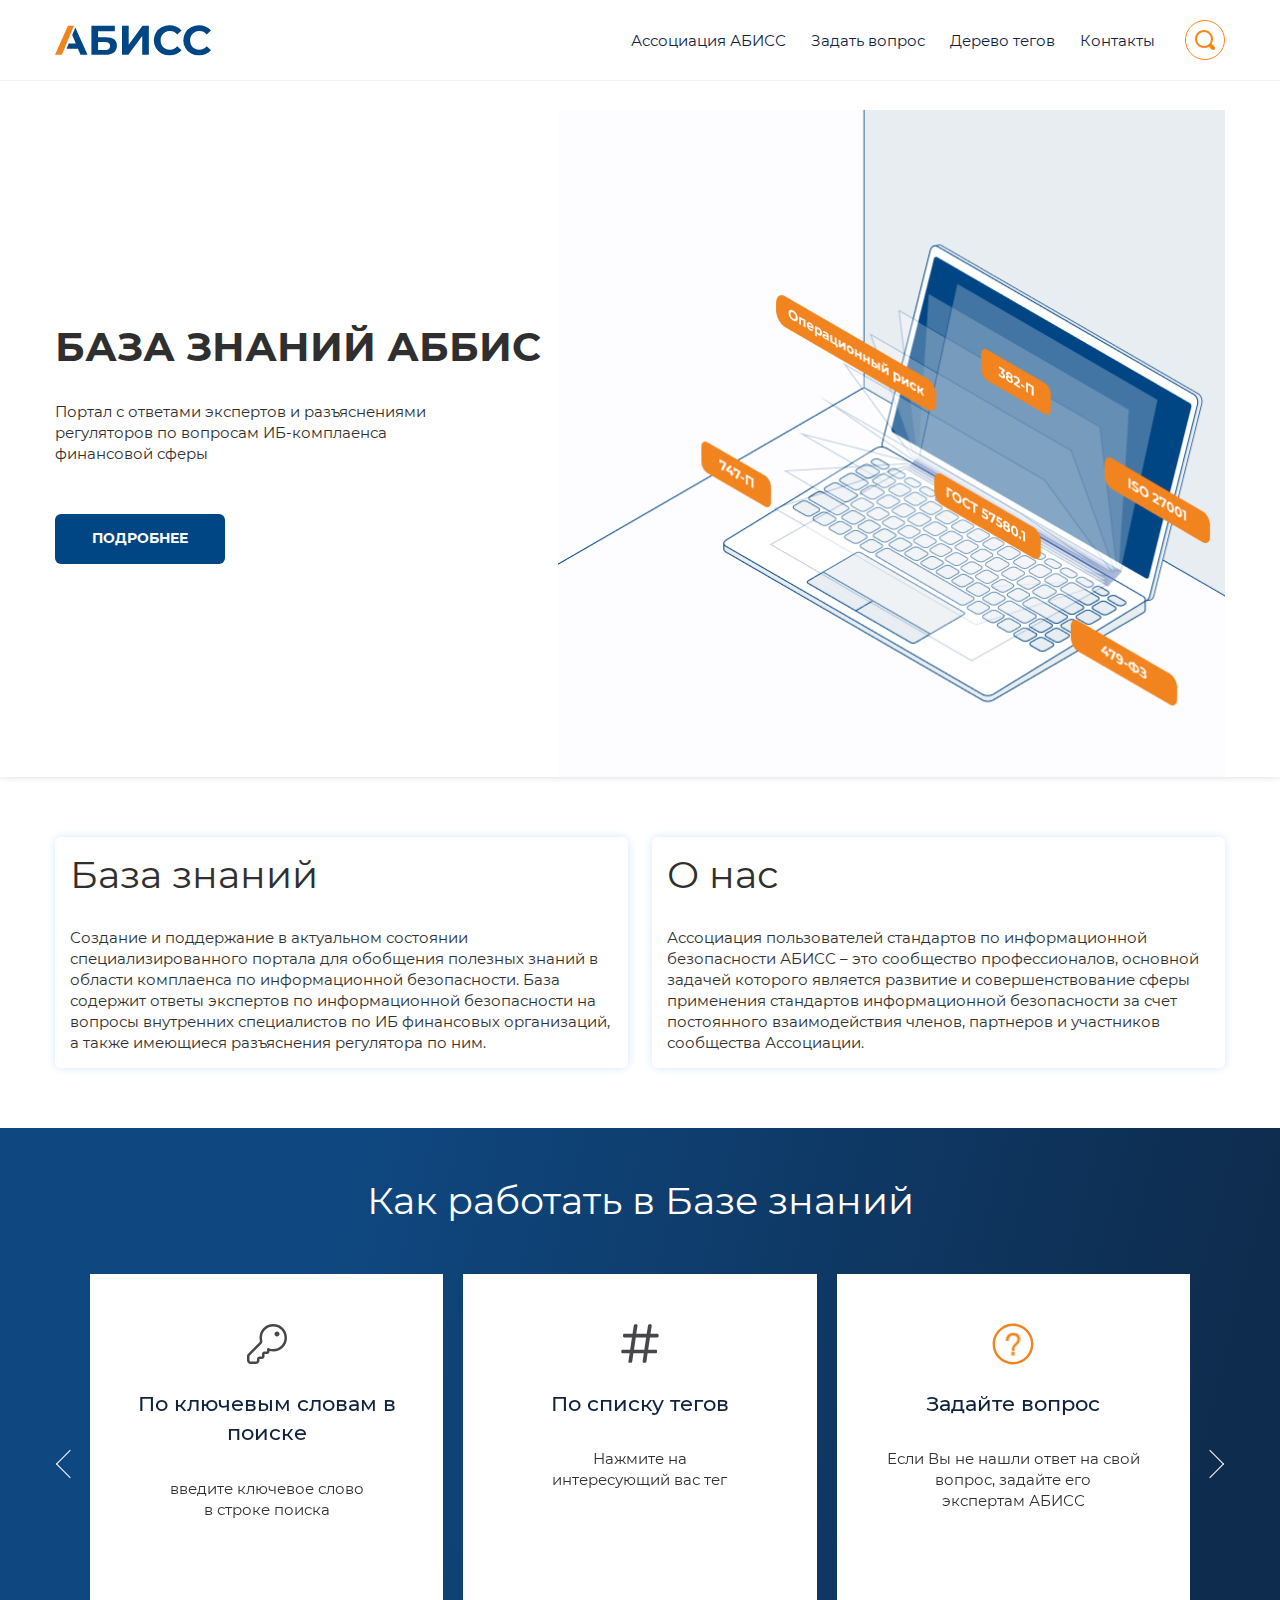
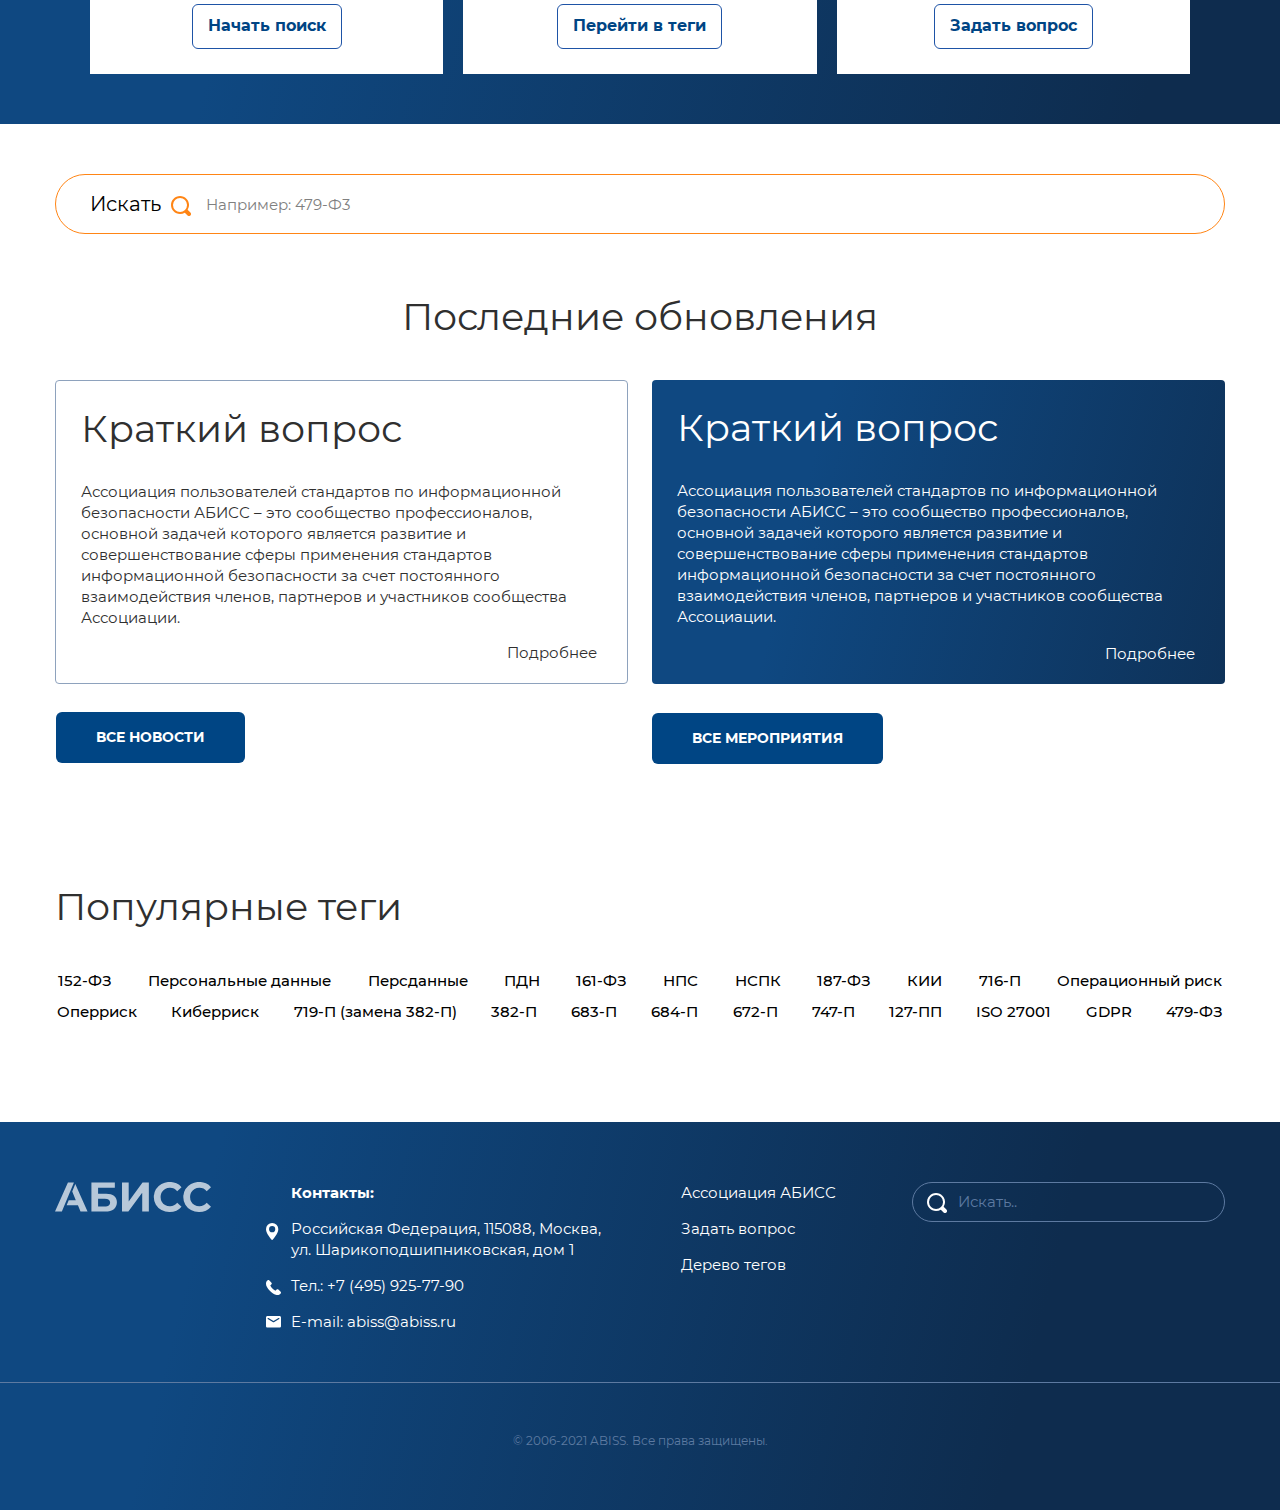
==== app/index.html @ 51ad63ef "first commit" ====
<!DOCTYPE html>
<html lang="ru">

<head>

	<meta charset="utf-8">
	<title>Главная</title>
	<meta name="description" content="Startup HTML Optimized">
	<meta name="viewport" content="width=device-width">
	<link rel="icon" href="img/favicon.ico">
	<meta property="og:image" content="img/preview.jpg">
	<link rel="stylesheet" href="css/app.min.css?v=1">
	<script src="js/app.min.js" defer></script>

</head>

<body>

	<header class="header">
		<div class="header__container container">
			<a href="index.html" class="header__logo">
				<img src="img/logo.svg" alt="">
			</a>
			<div class="header__nav">
				<div class="search__content--mobile">
					<form>
						<input type="text" class="search-inp" placeholder="Искать..">
						<button class="search--btn"><a href="#"><svg width="20" height="20" fill="none" xmlns="http://www.w3.org/2000/svg"><path d="M9.02 0c4.973 0 9.02 4.046 9.02 9.02a8.965 8.965 0 01-1.387 4.799l2.76 2.76a2.004 2.004 0 11-2.835 2.834l-2.76-2.76a8.966 8.966 0 01-4.798 1.386C4.046 18.04 0 13.993 0 9.02S4.046 0 9.02 0zm0 16.035a7.023 7.023 0 007.015-7.015A7.023 7.023 0 009.02 2.004 7.023 7.023 0 002.004 9.02a7.023 7.023 0 007.016 7.015z" fill="#FF8515"/></a></svg></button>
					</form>
				</div>
				<div class="header__list">
					<ul>
						<li><a href="#">Ассоциация АБИСС</a></li>
						<li><a href="#">Задать вопрос</a></li>
						<li><a href="#">Дерево тегов</a></li>
						<li><a href="#">Контакты</a></li>
					</ul>
				</div>
				<div class="header__search">
					<div class="search">
						<div class="search__link search__open"><a href="#"><svg width="20" height="20" fill="none" xmlns="http://www.w3.org/2000/svg"><path d="M9.02 0c4.973 0 9.02 4.046 9.02 9.02a8.965 8.965 0 01-1.387 4.799l2.76 2.76a2.004 2.004 0 11-2.835 2.834l-2.76-2.76a8.966 8.966 0 01-4.798 1.386C4.046 18.04 0 13.993 0 9.02S4.046 0 9.02 0zm0 16.035a7.023 7.023 0 007.015-7.015A7.023 7.023 0 009.02 2.004 7.023 7.023 0 002.004 9.02a7.023 7.023 0 007.016 7.015z" fill="#FF8515"/></svg></a></div>
						<div class="search__content">
							<form>
								<input type="text" class="search-inp" placeholder="Искать..">
								<button class="search--btn"><a href="#"><svg width="20" height="20" fill="none" xmlns="http://www.w3.org/2000/svg"><path d="M9.02 0c4.973 0 9.02 4.046 9.02 9.02a8.965 8.965 0 01-1.387 4.799l2.76 2.76a2.004 2.004 0 11-2.835 2.834l-2.76-2.76a8.966 8.966 0 01-4.798 1.386C4.046 18.04 0 13.993 0 9.02S4.046 0 9.02 0zm0 16.035a7.023 7.023 0 007.015-7.015A7.023 7.023 0 009.02 2.004 7.023 7.023 0 002.004 9.02a7.023 7.023 0 007.016 7.015z" fill="#FF8515"/></a></svg></button>
								<a href="#" class="search--close search__open"><svg width="16" height="16" fill="none" xmlns="http://www.w3.org/2000/svg"><path d="M1 1l14 14m0-14L1 15" stroke="#004584" stroke-linecap="round" stroke-linejoin="round"/></svg></a>
							</form>
						</div>
					</div>
				</div>
			</div>
			<button class="hamburger" type="button">
				<span class="hamburger__item"></span>
			</button>
		</div>
	</header>

	<main>
		<section class="banner">
			<div class="banner__container container">
				<div class="banner__block">
					<h1 class="banner__title h1">База знаний аббис</h1>
					<p class="banner__text">Портал с ответами экспертов и разъяснениями<br> регуляторов по вопросам ИБ-комплаенса<br> финансовой сферы</p>
					<button class="btn--more">Подробнее</button>
				</div>
				<div class="banner__img">
					<img src="img/banner.png" alt="">
				</div>
				<button class="btn--more btn--more_mobile">Подробнее</button>
			</div>
		</section>

		<section class="about">
			<div class="about__container container">
				<div class="about__block">
					<h2 class="about__title h2">База знаний</h2>
					<p>Создание и поддержание в актуальном состоянии специализированного портала для обобщения полезных знаний в области комплаенса по информационной безопасности. База содержит ответы экспертов по информационной безопасности на вопросы внутренних специалистов по ИБ финансовых организаций, а также имеющиеся разъяснения регулятора по ним.   </p>
				</div>
				<div class="about__block">
					<h2 class="about__title h2">О нас</h2>
					<p>Ассоциация пользователей стандартов по информационной безопасности АБИСС – это сообщество профессионалов, основной задачей которого является развитие и совершенствование сферы применения стандартов информационной безопасности за счет постоянного взаимодействия членов, партнеров и участников сообщества Ассоциации.  </p>
				</div>
			</div>
		</section>

		<section class="work">
			<h2 class="work__title h2">Как работать в Базе знаний</h2>
			<div class="work__container container">
				<div class="work__wrap">
					<div class="work__slider">
						<div class="swiper-wrapper">
							<div class="swiper-slide work__slide">
								<div class="work__svg">
									<svg width="40" height="40" viewBox="0 0 40 40" fill="none" xmlns="http://www.w3.org/2000/svg">
										<path d="M32.5 10C32.5 10.663 32.2366 11.2989 31.7678 11.7678C31.2989 12.2366 30.663 12.5 30 12.5C29.337 12.5 28.7011 12.2366 28.2322 11.7678C27.7634 11.2989 27.5 10.663 27.5 10C27.5 9.33696 27.7634 8.70107 28.2322 8.23223C28.7011 7.76339 29.337 7.5 30 7.5C30.663 7.5 31.2989 7.76339 31.7678 8.23223C32.2366 8.70107 32.5 9.33696 32.5 10Z" fill="#46464B"/>
										<path d="M26.25 0C18.56 0 12.5 6.06 12.5 13.75C12.5 14.7425 12.6 15.74 12.805 16.6875C12.95 17.3625 12.785 17.9475 12.45 18.2825L1.1 29.6325C0.751084 29.981 0.474327 30.3949 0.285573 30.8504C0.09682 31.306 -0.000223141 31.7944 3.85269e-07 32.2875V36.25C3.85269e-07 37.2446 0.395089 38.1984 1.09835 38.9016C1.80161 39.6049 2.75544 40 3.75 40H8.75C9.74456 40 10.6984 39.6049 11.4017 38.9016C12.1049 38.1984 12.5 37.2446 12.5 36.25V35H15C15.663 35 16.2989 34.7366 16.7678 34.2678C17.2366 33.7989 17.5 33.163 17.5 32.5V30H20C20.663 30 21.2989 29.7366 21.7678 29.2678C22.2366 28.7989 22.5 28.163 22.5 27.5V27.05C23.7325 27.385 25.0175 27.5 26.25 27.5C33.94 27.5 40 21.44 40 13.75C40 6.06 33.94 0 26.25 0ZM15 13.75C15 7.44 19.94 2.5 26.25 2.5C32.56 2.5 37.5 7.44 37.5 13.75C37.5 20.06 32.56 25 26.25 25C24.6 25 23.0675 24.7625 21.81 24.1325C21.6194 24.037 21.4076 23.9918 21.1946 24.0013C20.9817 24.0107 20.7747 24.0744 20.5933 24.1864C20.4119 24.2984 20.2622 24.4549 20.1584 24.6411C20.0545 24.8272 20 25.0368 20 25.25V27.5H17.5C16.837 27.5 16.2011 27.7634 15.7322 28.2322C15.2634 28.7011 15 29.337 15 30V32.5H12.5C11.837 32.5 11.2011 32.7634 10.7322 33.2322C10.2634 33.7011 10 34.337 10 35V36.25C10 36.5815 9.8683 36.8995 9.63388 37.1339C9.39946 37.3683 9.08152 37.5 8.75 37.5H3.75C3.41848 37.5 3.10054 37.3683 2.86612 37.1339C2.6317 36.8995 2.5 36.5815 2.5 36.25V32.285C2.50007 31.9541 2.63133 31.6368 2.865 31.4025L14.2175 20.05C15.2975 18.97 15.5225 17.44 15.2475 16.16C15.0807 15.3676 14.9978 14.5598 15 13.75V13.75Z" fill="#46464B"/>
										</svg>
								</div>
								<p class="work__subtitle">По ключевым словам в поиске</p>
								<p class="work__text">
									введите ключевое слово<br> в строке поиска
								</p>
								<button class="btn btn--swiper">
									Начать поиск
								</button>
							</div>

							<div class="swiper-slide work__slide">
								<div class="work__svg">
									<svg width="30" height="32" viewBox="0 0 30 32" fill="none" xmlns="http://www.w3.org/2000/svg">
										<path d="M6.7207 31.05C6.4207 31.05 6.1707 30.95 5.9707 30.75C5.7707 30.55 5.68737 30.3 5.7207 30L6.7207 23.45H1.1707C0.83737 23.45 0.570703 23.35 0.370703 23.15C0.170703 22.95 0.0707032 22.6833 0.0707032 22.35V21.65C0.0707032 21.3167 0.170703 21.05 0.370703 20.85C0.570703 20.65 0.83737 20.55 1.1707 20.55H7.1207L8.5707 10.75H2.4707C2.13737 10.75 1.8707 10.65 1.6707 10.45C1.4707 10.25 1.3707 9.98333 1.3707 9.65V8.95C1.3707 8.61667 1.4707 8.35 1.6707 8.15C1.8707 7.95 2.13737 7.85 2.4707 7.85H9.0207L10.0207 1.3C10.0874 1 10.204 0.749999 10.3707 0.549998C10.5707 0.349998 10.8207 0.249998 11.1207 0.249998H12.0207C12.3207 0.249998 12.5707 0.349998 12.7707 0.549998C12.9707 0.749999 13.054 1 13.0207 1.3L12.0207 7.85H20.3707L21.3707 1.3C21.4374 1 21.554 0.749999 21.7207 0.549998C21.9207 0.349998 22.1707 0.249998 22.4707 0.249998H23.3707C23.6707 0.249998 23.9207 0.349998 24.1207 0.549998C24.3207 0.749999 24.404 1 24.3707 1.3L23.3707 7.85H28.8207C29.154 7.85 29.4207 7.95 29.6207 8.15C29.8207 8.35 29.9207 8.61667 29.9207 8.95V9.65C29.9207 9.98333 29.8207 10.25 29.6207 10.45C29.4207 10.65 29.154 10.75 28.8207 10.75H22.9707L21.5207 20.55H27.5207C27.854 20.55 28.1207 20.65 28.3207 20.85C28.5207 21.05 28.6207 21.3167 28.6207 21.65V22.35C28.6207 22.6833 28.5207 22.95 28.3207 23.15C28.1207 23.35 27.854 23.45 27.5207 23.45H21.0707L20.1207 30C20.054 30.3 19.9207 30.55 19.7207 30.75C19.5207 30.95 19.2707 31.05 18.9707 31.05H18.0707C17.7707 31.05 17.5207 30.95 17.3207 30.75C17.1207 30.55 17.0374 30.3 17.0707 30L18.0707 23.45H9.7207L8.7707 30C8.70404 30.3 8.5707 30.55 8.3707 30.75C8.1707 30.95 7.9207 31.05 7.6207 31.05H6.7207ZM10.1707 20.55H18.4707L19.9207 10.75H11.6207L10.1707 20.55Z" fill="#46464B"/>
										</svg>
								</div>
								<p class="work__subtitle">По списку тегов</p>
								<p class="work__text">
									Нажмите на<br> интересующий вас тег
								</p>
								<button class="btn btn--swiper">
									Перейти в теги
								</button>
							</div>

							<div class="swiper-slide work__slide">
								<div class="work__svg work__svg_more">
									<svg width="50" height="50" viewBox="0 0 50 50" fill="none" xmlns="http://www.w3.org/2000/svg">
										<path d="M25 42C15.6 42 8 34.4 8 25C8 15.6 15.6 8 25 8C34.4 8 42 15.6 42 25C42 34.4 34.4 42 25 42ZM25 10C16.7 10 10 16.7 10 25C10 33.3 16.7 40 25 40C33.3 40 40 33.3 40 25C40 16.7 33.3 10 25 10Z" fill="#F1841F"/>
										<mask id="path-2-outside-1_13_3941" maskUnits="userSpaceOnUse" x="18.3999" y="15.1001" width="13" height="20" fill="black">
										<rect fill="white" x="18.3999" y="15.1001" width="13" height="20"/>
										<path d="M19.7999 19.6001C20.0999 18.8001 20.3999 18.2001 20.9999 17.7001C21.4999 17.2001 22.0999 16.8001 22.8999 16.5001C23.6999 16.2001 24.4999 16.1001 25.3999 16.1001C26.0999 16.1001 26.7999 16.2001 27.3999 16.4001C27.9999 16.6001 28.5999 16.9001 29.0999 17.3001C29.5999 17.7001 29.9999 18.2001 30.1999 18.8001C30.4999 19.4001 30.5999 20.1001 30.5999 20.8001C30.5999 21.8001 30.3999 22.6001 29.9999 23.3001C29.5999 24.0001 28.9999 24.6001 28.3999 25.3001L27.0999 26.6001C26.7999 26.9001 26.4999 27.2001 26.3999 27.5001C26.1999 27.8001 26.0999 28.2001 26.0999 28.6001C25.9999 29.0001 25.9999 29.3001 25.9999 30.1001H24.3999C24.3999 29.3001 24.3999 29.0001 24.4999 28.4001C24.5999 27.9001 24.7999 27.4001 24.9999 26.9001C25.1999 26.5001 25.4999 26.1001 25.8999 25.7001C26.2999 25.3001 26.7999 24.9001 27.2999 24.3001C27.7999 23.8001 28.1999 23.3001 28.4999 22.8001C28.7999 22.3001 28.9999 21.6001 28.9999 21.0001C28.9999 20.5001 28.8999 20.0001 28.6999 19.6001C28.4999 19.2001 28.1999 18.8001 27.8999 18.5001C27.5999 18.2001 27.1999 18.0001 26.6999 17.8001C26.1999 17.6001 25.7999 17.5001 25.2999 17.5001C24.5999 17.5001 23.9999 17.6001 23.4999 17.9001C22.9999 18.1001 22.4999 18.5001 22.1999 18.9001C21.8999 19.3001 21.5999 19.8001 21.3999 20.4001C21.1999 21.0001 20.9999 21.3001 20.9999 22.0001H19.3999C19.3999 21.1001 19.4999 20.4001 19.7999 19.6001ZM25.9999 32.0001V34.0001H23.9999V32.0001H25.9999Z"/>
										</mask>
										<path d="M19.7999 19.6001C20.0999 18.8001 20.3999 18.2001 20.9999 17.7001C21.4999 17.2001 22.0999 16.8001 22.8999 16.5001C23.6999 16.2001 24.4999 16.1001 25.3999 16.1001C26.0999 16.1001 26.7999 16.2001 27.3999 16.4001C27.9999 16.6001 28.5999 16.9001 29.0999 17.3001C29.5999 17.7001 29.9999 18.2001 30.1999 18.8001C30.4999 19.4001 30.5999 20.1001 30.5999 20.8001C30.5999 21.8001 30.3999 22.6001 29.9999 23.3001C29.5999 24.0001 28.9999 24.6001 28.3999 25.3001L27.0999 26.6001C26.7999 26.9001 26.4999 27.2001 26.3999 27.5001C26.1999 27.8001 26.0999 28.2001 26.0999 28.6001C25.9999 29.0001 25.9999 29.3001 25.9999 30.1001H24.3999C24.3999 29.3001 24.3999 29.0001 24.4999 28.4001C24.5999 27.9001 24.7999 27.4001 24.9999 26.9001C25.1999 26.5001 25.4999 26.1001 25.8999 25.7001C26.2999 25.3001 26.7999 24.9001 27.2999 24.3001C27.7999 23.8001 28.1999 23.3001 28.4999 22.8001C28.7999 22.3001 28.9999 21.6001 28.9999 21.0001C28.9999 20.5001 28.8999 20.0001 28.6999 19.6001C28.4999 19.2001 28.1999 18.8001 27.8999 18.5001C27.5999 18.2001 27.1999 18.0001 26.6999 17.8001C26.1999 17.6001 25.7999 17.5001 25.2999 17.5001C24.5999 17.5001 23.9999 17.6001 23.4999 17.9001C22.9999 18.1001 22.4999 18.5001 22.1999 18.9001C21.8999 19.3001 21.5999 19.8001 21.3999 20.4001C21.1999 21.0001 20.9999 21.3001 20.9999 22.0001H19.3999C19.3999 21.1001 19.4999 20.4001 19.7999 19.6001ZM25.9999 32.0001V34.0001H23.9999V32.0001H25.9999Z" fill="#F1841F"/>
										<path d="M20.9999 17.7001L21.32 18.0842L21.3374 18.0697L21.3535 18.0537L20.9999 17.7001ZM30.1999 18.8001L29.7256 18.9582L29.7368 18.9919L29.7527 19.0237L30.1999 18.8001ZM28.3999 25.3001L28.7535 25.6536L28.767 25.6401L28.7795 25.6255L28.3999 25.3001ZM27.0999 26.6001L27.4535 26.9537V26.9537L27.0999 26.6001ZM26.3999 27.5001L26.8159 27.7774L26.8531 27.7217L26.8742 27.6582L26.3999 27.5001ZM26.0999 28.6001L26.585 28.7214L26.5999 28.6617V28.6001H26.0999ZM25.9999 30.1001V30.6001H26.4999V30.1001H25.9999ZM24.3999 30.1001H23.8999V30.6001H24.3999V30.1001ZM24.4999 28.4001L24.0096 28.302L24.008 28.3099L24.0067 28.3179L24.4999 28.4001ZM24.9999 26.9001L24.5527 26.6765L24.5434 26.6951L24.5357 26.7144L24.9999 26.9001ZM27.2999 24.3001L26.9463 23.9465L26.9303 23.9626L26.9158 23.98L27.2999 24.3001ZM23.4999 17.9001L23.6856 18.3643L23.7228 18.3495L23.7572 18.3288L23.4999 17.9001ZM20.9999 22.0001V22.5001H21.4999V22.0001H20.9999ZM19.3999 22.0001H18.8999V22.5001H19.3999V22.0001ZM25.9999 32.0001H26.4999V31.5001H25.9999V32.0001ZM25.9999 34.0001V34.5001H26.4999V34.0001H25.9999ZM23.9999 34.0001H23.4999V34.5001H23.9999V34.0001ZM23.9999 32.0001V31.5001H23.4999V32.0001H23.9999ZM20.2681 19.7757C20.559 18.9999 20.8214 18.4997 21.32 18.0842L20.6798 17.316C19.9784 17.9005 19.6408 18.6003 19.3317 19.4245L20.2681 19.7757ZM21.3535 18.0537C21.8017 17.6054 22.3405 17.2439 23.0755 16.9683L22.7243 16.0319C21.8593 16.3563 21.1981 16.7947 20.6463 17.3465L21.3535 18.0537ZM23.0755 16.9683C23.8024 16.6957 24.5386 16.6001 25.3999 16.6001V15.6001C24.4612 15.6001 23.5974 15.7045 22.7243 16.0319L23.0755 16.9683ZM25.3999 16.6001C26.0559 16.6001 26.7012 16.6943 27.2418 16.8744L27.558 15.9258C26.8986 15.7059 26.1439 15.6001 25.3999 15.6001V16.6001ZM27.2418 16.8744C27.7975 17.0597 28.3423 17.3344 28.7876 17.6905L29.4123 16.9097C28.8575 16.4658 28.2023 16.1405 27.558 15.9258L27.2418 16.8744ZM28.7876 17.6905C29.2322 18.0462 29.5632 18.4711 29.7256 18.9582L30.6742 18.642C30.4366 17.9291 29.9676 17.354 29.4123 16.9097L28.7876 17.6905ZM29.7527 19.0237C30.0046 19.5275 30.0999 20.1409 30.0999 20.8001H31.0999C31.0999 20.0593 30.9952 19.2727 30.6471 18.5765L29.7527 19.0237ZM30.0999 20.8001C30.0999 21.7287 29.9155 22.4401 29.5658 23.052L30.434 23.5482C30.8843 22.7601 31.0999 21.8715 31.0999 20.8001H30.0999ZM29.5658 23.052C29.1971 23.6971 28.6561 24.2329 28.0203 24.9747L28.7795 25.6255C29.3437 24.9672 30.0027 24.303 30.434 23.5482L29.5658 23.052ZM28.0463 24.9465L26.7463 26.2465L27.4535 26.9537L28.7535 25.6536L28.0463 24.9465ZM26.7463 26.2465C26.6 26.3929 26.433 26.5593 26.2908 26.73C26.1507 26.8982 26.0046 27.1048 25.9256 27.342L26.8742 27.6582C26.8952 27.5954 26.9491 27.502 27.059 27.3702C27.1668 27.2409 27.2998 27.1073 27.4535 26.9537L26.7463 26.2465ZM25.9839 27.2227C25.7169 27.6232 25.5999 28.1259 25.5999 28.6001H26.5999C26.5999 28.2743 26.6829 27.977 26.8159 27.7774L25.9839 27.2227ZM25.6148 28.4788C25.497 28.9502 25.4999 29.3164 25.4999 30.1001H26.4999C26.4999 29.2838 26.5028 29.05 26.585 28.7214L25.6148 28.4788ZM25.9999 29.6001H24.3999V30.6001H25.9999V29.6001ZM24.8999 30.1001C24.8999 29.3015 24.9005 29.0379 24.9931 28.4823L24.0067 28.3179C23.8993 28.9623 23.8999 29.2987 23.8999 30.1001H24.8999ZM24.9902 28.4982C25.0796 28.0513 25.2605 27.5948 25.4641 27.0858L24.5357 26.7144C24.3393 27.2054 24.1202 27.7489 24.0096 28.302L24.9902 28.4982ZM25.4471 27.1237C25.6177 26.7826 25.8819 26.4252 26.2535 26.0537L25.5463 25.3465C25.1179 25.775 24.7821 26.2176 24.5527 26.6765L25.4471 27.1237ZM26.2535 26.0537C26.6028 25.7043 27.1681 25.2393 27.684 24.6202L26.9158 23.98C26.4317 24.5609 25.997 24.8959 25.5463 25.3465L26.2535 26.0537ZM27.6535 24.6537C28.1765 24.1306 28.6037 23.5989 28.9286 23.0573L28.0712 22.5428C27.7961 23.0013 27.4233 23.4696 26.9463 23.9465L27.6535 24.6537ZM28.9286 23.0573C29.2743 22.4813 29.4999 21.6926 29.4999 21.0001H28.4999C28.4999 21.5075 28.3255 22.1189 28.0712 22.5428L28.9286 23.0573ZM29.4999 21.0001C29.4999 20.44 29.3889 19.8601 29.1471 19.3765L28.2527 19.8237C28.4109 20.1401 28.4999 20.5602 28.4999 21.0001H29.4999ZM29.1471 19.3765C28.9207 18.9236 28.5874 18.4805 28.2535 18.1465L27.5463 18.8537C27.8124 19.1197 28.0791 19.4766 28.2527 19.8237L29.1471 19.3765ZM28.2535 18.1465C27.8775 17.7706 27.3963 17.5401 26.8856 17.3359L26.5142 18.2643C27.0035 18.4601 27.3223 18.6296 27.5463 18.8537L28.2535 18.1465ZM26.8856 17.3359C26.3458 17.1199 25.8814 17.0001 25.2999 17.0001V18.0001C25.7184 18.0001 26.054 18.0803 26.5142 18.2643L26.8856 17.3359ZM25.2999 17.0001C24.5593 17.0001 23.8543 17.1044 23.2427 17.4714L23.7572 18.3288C24.1455 18.0958 24.6405 18.0001 25.2999 18.0001V17.0001ZM23.3142 17.4359C22.7245 17.6717 22.1519 18.1307 21.7999 18.6001L22.5999 19.2001C22.8479 18.8695 23.2753 18.5285 23.6856 18.3643L23.3142 17.4359ZM21.7999 18.6001C21.4764 19.0315 21.1466 19.5789 20.9256 20.242L21.8742 20.5582C22.0532 20.0213 22.3234 19.5687 22.5999 19.2001L21.7999 18.6001ZM20.9256 20.242C20.7532 20.7589 20.4999 21.1924 20.4999 22.0001H21.4999C21.4999 21.4078 21.6466 21.2412 21.8742 20.5582L20.9256 20.242ZM20.9999 21.5001H19.3999V22.5001H20.9999V21.5001ZM19.8999 22.0001C19.8999 21.1462 19.9935 20.5078 20.2681 19.7757L19.3317 19.4245C19.0063 20.2924 18.8999 21.054 18.8999 22.0001H19.8999ZM25.4999 32.0001V34.0001H26.4999V32.0001H25.4999ZM25.9999 33.5001H23.9999V34.5001H25.9999V33.5001ZM24.4999 34.0001V32.0001H23.4999V34.0001H24.4999ZM23.9999 32.5001H25.9999V31.5001H23.9999V32.5001Z" fill="#F1841F" mask="url(#path-2-outside-1_13_3941)"/>
										</svg>
								</div>
								<p class="work__subtitle">Задайте вопрос</p>
								<p class="work__text">
									Если Вы не нашли ответ на свой<br> вопрос, задайте его<br> экспертам АБИСС
								</p>
								<button class="btn btn--swiper">
									Задать вопрос
								</button>
							</div>

						</div>
					</div>
					<div class="work__next"></div>
					<div class="work__prev"></div>
				</div>
			</div>
		</section>

		<section class="allsearch">
			<div class="container">
				<form>
					<input type="text" class="" placeholder="Например: 479-Ф3">
					<button><p>Искать</p><a href="#"><svg width="20" height="20" fill="none" xmlns="http://www.w3.org/2000/svg"><path d="M9.02 0c4.973 0 9.02 4.046 9.02 9.02a8.965 8.965 0 01-1.387 4.799l2.76 2.76a2.004 2.004 0 11-2.835 2.834l-2.76-2.76a8.966 8.966 0 01-4.798 1.386C4.046 18.04 0 13.993 0 9.02S4.046 0 9.02 0zm0 16.035a7.023 7.023 0 007.015-7.015A7.023 7.023 0 009.02 2.004 7.023 7.023 0 002.004 9.02a7.023 7.023 0 007.016 7.015z" fill="#FF8515"/></a></svg></button>
				</form>
			</div>
		</section>

		<section class="update">
			<div class="update__container container">
				<h2 class="update__title h2">Последние обновления</h2>
				<div class="update__wrap">
					<div class="update__block">
						<h2 class="update__subtitle h2">Краткий вопрос</h2>
						<p class="update__text">Ассоциация пользователей стандартов по информационной безопасности АБИСС – это сообщество профессионалов, основной задачей которого является развитие и совершенствование сферы применения стандартов информационной безопасности за счет постоянного взаимодействия членов, партнеров и участников сообщества Ассоциации.</p>
						<a href="#" class="update__more">Подробнее</a>
						<button class="btn--update">Все новости</button>
					</div>
					<div class="update__block update__block--another">
						<h2 class="update__subtitle h2">Краткий вопрос</h2>
						<p class="update__text">Ассоциация пользователей стандартов по информационной безопасности АБИСС – это сообщество профессионалов, основной задачей которого является развитие и совершенствование сферы применения стандартов информационной безопасности за счет постоянного взаимодействия членов, партнеров и участников сообщества Ассоциации.</p>
						<a href="#" class="update__more">Подробнее</a>
						<button class="btn--update">Все мероприятия</button>
					</div>
				</div>
			</div>
		</section>

		<section class="tag">
			<div class="container">
				<h2 class="tag__title h2">Популярные теги</h2>
				<div class="tag__list">
					<a href="#">152-ФЗ</a>
					<a href="#">Персональные данные</a>
					<a href="#">Персданные</a>
					<a href="#">ПДН</a>
					<a href="#">161-ФЗ</a>
					<a href="#">НПС</a>
					<a href="#">НСПК</a>
					<a href="#">187-ФЗ</a>
					<a href="#">КИИ</a>
					<a href="#">716-П</a>
					<a href="#">Операционный риск</a>
					<a href="#">Оперриск</a>
					<a href="#">Киберриск</a>
					<a href="#">719-П (замена 382-П)</a>
					<a href="#">382-П</a>
					<a href="#">683-П</a>
					<a href="#">684-П</a>
					<a href="#">672-П</a>
					<a href="#">747-П</a>
					<a href="#">127-ПП</a>
					<a href="#">ISO 27001</a>
					<a href="#">GDPR</a>
					<a href="#">479-ФЗ</a>
				</div>
			</div>
		</section>
	</main>

	<footer class="footer">
		<div class="footer__container container">
			<a href="#" class="footer__logo_mobile">
				<img src="img/logo_white.svg" alt="">
			</a>
			<div class="footer__block">
				<a href="#" class="footer__logo">
					<img src="img/logo_white.svg" alt="">
				</a>
				<div class="footer__contact">
					<p class="footer__contact_title">Контакты:</p>
					<a href="#">
						<svg width="13" height="17" fill="none" xmlns="http://www.w3.org/2000/svg"><path d="M6.157 0A6.164 6.164 0 000 6.157c0 4.213 5.51 10.398 5.744 10.66.22.244.605.244.825 0 .235-.262 5.744-6.447 5.744-10.66A6.164 6.164 0 006.157 0zm0 9.254a3.101 3.101 0 01-3.098-3.097 3.101 3.101 0 013.098-3.098 3.101 3.101 0 013.097 3.098 3.101 3.101 0 01-3.097 3.097z" fill="#fff"/></svg>
						Российская Федерация, 115088, Москва,<br>
						ул. Шарикоподшипниковская, дом 1</a>
					<a href="tel:+74959257790">
						<svg width="15" height="15" fill="none" xmlns="http://www.w3.org/2000/svg"><g clip-path="url(#clip0_1_102)"><path d="M14.664 11.854l-2.317-2.316c-.461-.46-1.225-.446-1.703.032l-1.167 1.167-.23-.129C8.51 10.2 7.5 9.64 6.44 8.579 5.375 7.514 4.815 6.504 4.405 5.766l-.125-.225.783-.782.385-.386c.478-.478.492-1.242.031-1.703L3.163.353c-.46-.46-1.225-.446-1.703.032l-.653.657.018.018c-.22.279-.402.601-.538.949-.126.33-.204.646-.24.962C-.259 5.507.9 7.824 4.045 10.97c4.347 4.347 7.85 4.019 8.002 4.003.329-.04.644-.118.965-.243a3.76 3.76 0 00.945-.535l.014.012.662-.647c.477-.479.49-1.243.03-1.704z" fill="#fff"/></g><defs><clipPath id="clip0_1_102"><path fill="#fff" d="M0 0h15v15H0z"/></clipPath></defs></svg>
						Тел.: +7 (495) 925-77-90</a>
					<a href="mailto:abiss@abiss.ru">
						<svg width="15" height="12" fill="none" xmlns="http://www.w3.org/2000/svg"><path fill-rule="evenodd" clip-rule="evenodd" d="M1.5 0h12c.825 0 1.5.652 1.5 1.449v8.693c0 .797-.675 1.449-1.5 1.449h-12c-.825 0-1.5-.652-1.5-1.449V1.449C0 .652.675 0 1.5 0zm6.795 6.042L13.2 3.079a.615.615 0 00.3-.522c0-.485-.547-.775-.975-.521L7.5 5.07 2.475 2.036c-.428-.254-.975.036-.975.521 0 .21.113.406.3.522l4.905 2.963a1.53 1.53 0 001.59 0z" fill="#fff"/></svg>
						E-mail: abiss@abiss.ru</a>
				</div>

				<div class="footer__nav">
					<a href="#">Ассоциация АБИСС</a>
					<a href="#">Задать вопрос</a>
					<a href="#">Дерево тегов</a>
				</div>
			</div>
			<div class="footer__search">
				<form action="">
					<input type="text" placeholder="Искать..">
					<button><svg width="20" height="20" fill="none" xmlns="http://www.w3.org/2000/svg"><path d="M9.02 0c4.973 0 9.02 4.046 9.02 9.02a8.965 8.965 0 01-1.387 4.799l2.76 2.76a2.004 2.004 0 11-2.835 2.834l-2.76-2.76a8.966 8.966 0 01-4.798 1.386C4.046 18.04 0 13.993 0 9.02S4.046 0 9.02 0zm0 16.035a7.023 7.023 0 007.015-7.015A7.023 7.023 0 009.02 2.004 7.023 7.023 0 002.004 9.02a7.023 7.023 0 007.016 7.015z" fill="#FF8515"/></svg></button>
				</form>
			</div>
		</div>
		<div class="footer__line"></div>
		<p class="footer__abiss">© 2006-2021 ABISS. Все права защищены.</p>
	</footer>


</body>
</html>
---- app/css/app.min.css ----
*,::after,::before{-webkit-box-sizing:border-box;box-sizing:border-box}html{font-family:sans-serif;line-height:1.15;-webkit-text-size-adjust:100%;-webkit-tap-highlight-color:transparent}article,aside,figcaption,figure,footer,header,hgroup,main,nav,section{display:block}body{margin:0;font-family:-apple-system,BlinkMacSystemFont,"Segoe UI",Roboto,"Helvetica Neue",Arial,"Noto Sans","Liberation Sans",sans-serif,"Apple Color Emoji","Segoe UI Emoji","Segoe UI Symbol","Noto Color Emoji";font-size:1rem;font-weight:400;line-height:1.5;color:#212529;text-align:left;background-color:#fff}[tabindex="-1"]:focus:not(:focus-visible){outline:0!important}hr{-webkit-box-sizing:content-box;box-sizing:content-box;height:0;overflow:visible}h1,h2,h3,h4,h5,h6{margin-top:0;margin-bottom:.5rem}p{margin-top:0;margin-bottom:1rem}abbr[data-original-title],abbr[title]{text-decoration:underline;-webkit-text-decoration:underline dotted;text-decoration:underline dotted;cursor:help;border-bottom:0;-webkit-text-decoration-skip-ink:none;text-decoration-skip-ink:none}address{margin-bottom:1rem;font-style:normal;line-height:inherit}dl,ol,ul{margin-top:0;margin-bottom:1rem}ol ol,ol ul,ul ol,ul ul{margin-bottom:0}dt{font-weight:700}dd{margin-bottom:.5rem;margin-left:0}blockquote{margin:0 0 1rem}b,strong{font-weight:bolder}small{font-size:80%}sub,sup{position:relative;font-size:75%;line-height:0;vertical-align:baseline}sub{bottom:-.25em}sup{top:-.5em}a{color:#007bff;text-decoration:none;background-color:transparent}a:hover{color:#0056b3;text-decoration:underline}a:not([href]):not([class]){color:inherit;text-decoration:none}a:not([href]):not([class]):hover{color:inherit;text-decoration:none}code,kbd,pre,samp{font-family:SFMono-Regular,Menlo,Monaco,Consolas,"Liberation Mono","Courier New",monospace;font-size:1em}pre{margin-top:0;margin-bottom:1rem;overflow:auto;-ms-overflow-style:scrollbar}figure{margin:0 0 1rem}img{vertical-align:middle;border-style:none}svg{overflow:hidden;vertical-align:middle}table{border-collapse:collapse}caption{padding-top:.75rem;padding-bottom:.75rem;color:#6c757d;text-align:left;caption-side:bottom}th{text-align:inherit;text-align:-webkit-match-parent}label{display:inline-block;margin-bottom:.5rem}button{border-radius:0}button:focus:not(:focus-visible){outline:0}button,input,optgroup,select,textarea{margin:0;font-family:inherit;font-size:inherit;line-height:inherit}button,input{overflow:visible}button,select{text-transform:none}[role=button]{cursor:pointer}select{word-wrap:normal}[type=button],[type=reset],[type=submit],button{-webkit-appearance:button}[type=button]:not(:disabled),[type=reset]:not(:disabled),[type=submit]:not(:disabled),button:not(:disabled){cursor:pointer}[type=button]::-moz-focus-inner,[type=reset]::-moz-focus-inner,[type=submit]::-moz-focus-inner,button::-moz-focus-inner{padding:0;border-style:none}input[type=checkbox],input[type=radio]{-webkit-box-sizing:border-box;box-sizing:border-box;padding:0}textarea{overflow:auto;resize:vertical}fieldset{min-width:0;padding:0;margin:0;border:0}legend{display:block;width:100%;max-width:100%;padding:0;margin-bottom:.5rem;font-size:1.5rem;line-height:inherit;color:inherit;white-space:normal}progress{vertical-align:baseline}[type=number]::-webkit-inner-spin-button,[type=number]::-webkit-outer-spin-button{height:auto}[type=search]{outline-offset:-2px;-webkit-appearance:none}[type=search]::-webkit-search-decoration{-webkit-appearance:none}::-webkit-file-upload-button{font:inherit;-webkit-appearance:button}output{display:inline-block}summary{display:list-item;cursor:pointer}template{display:none}[hidden]{display:none!important}@font-face{font-family:swiper-icons;src:url("data:application/font-woff;charset=utf-8;base64, [base64]//wADZ2x5ZgAAAywAAADMAAAD2MHtryVoZWFkAAABbAAAADAAAAA2E2+eoWhoZWEAAAGcAAAAHwAAACQC9gDzaG10eAAAAigAAAAZAAAArgJkABFsb2NhAAAC0AAAAFoAAABaFQAUGG1heHAAAAG8AAAAHwAAACAAcABAbmFtZQAAA/gAAAE5AAACXvFdBwlwb3N0AAAFNAAAAGIAAACE5s74hXjaY2BkYGAAYpf5Hu/j+W2+MnAzMYDAzaX6QjD6/4//Bxj5GA8AuRwMYGkAPywL13jaY2BkYGA88P8Agx4j+/8fQDYfA1AEBWgDAIB2BOoAeNpjYGRgYNBh4GdgYgABEMnIABJzYNADCQAACWgAsQB42mNgYfzCOIGBlYGB0YcxjYGBwR1Kf2WQZGhhYGBiYGVmgAFGBiQQkOaawtDAoMBQxXjg/wEGPcYDDA4wNUA2CCgwsAAAO4EL6gAAeNpj2M0gyAACqxgGNWBkZ2D4/wMA+xkDdgAAAHjaY2BgYGaAYBkGRgYQiAHyGMF8FgYHIM3DwMHABGQrMOgyWDLEM1T9/w8UBfEMgLzE////P/5//f/V/xv+r4eaAAeMbAxwIUYmIMHEgKYAYjUcsDAwsLKxc3BycfPw8jEQA/[base64]/uznmfPFBNODM2K7MTQ45YEAZqGP81AmGGcF3iPqOop0r1SPTaTbVkfUe4HXj97wYE+yNwWYxwWu4v1ugWHgo3S1XdZEVqWM7ET0cfnLGxWfkgR42o2PvWrDMBSFj/IHLaF0zKjRgdiVMwScNRAoWUoH78Y2icB/yIY09An6AH2Bdu/UB+yxopYshQiEvnvu0dURgDt8QeC8PDw7Fpji3fEA4z/PEJ6YOB5hKh4dj3EvXhxPqH/SKUY3rJ7srZ4FZnh1PMAtPhwP6fl2PMJMPDgeQ4rY8YT6Gzao0eAEA409DuggmTnFnOcSCiEiLMgxCiTI6Cq5DZUd3Qmp10vO0LaLTd2cjN4fOumlc7lUYbSQcZFkutRG7g6JKZKy0RmdLY680CDnEJ+UMkpFFe1RN7nxdVpXrC4aTtnaurOnYercZg2YVmLN/d/gczfEimrE/fs/bOuq29Zmn8tloORaXgZgGa78yO9/cnXm2BpaGvq25Dv9S4E9+5SIc9PqupJKhYFSSl47+Qcr1mYNAAAAeNptw0cKwkAAAMDZJA8Q7OUJvkLsPfZ6zFVERPy8qHh2YER+3i/BP83vIBLLySsoKimrqKqpa2hp6+jq6RsYGhmbmJqZSy0sraxtbO3sHRydnEMU4uR6yx7JJXveP7WrDycAAAAAAAH//wACeNpjYGRgYOABYhkgZgJCZgZNBkYGLQZtIJsFLMYAAAw3ALgAeNolizEKgDAQBCchRbC2sFER0YD6qVQiBCv/H9ezGI6Z5XBAw8CBK/m5iQQVauVbXLnOrMZv2oLdKFa8Pjuru2hJzGabmOSLzNMzvutpB3N42mNgZGBg4GKQYzBhYMxJLMlj4GBgAYow/P/PAJJhLM6sSoWKfWCAAwDAjgbRAAB42mNgYGBkAIIbCZo5IPrmUn0hGA0AO8EFTQAA") format("woff");font-weight:400;font-style:normal}:root{--swiper-theme-color:#007aff}.swiper-container{margin-left:auto;margin-right:auto;position:relative;overflow:hidden;list-style:none;padding:0;z-index:1}.swiper-container-vertical>.swiper-wrapper{-webkit-box-orient:vertical;-webkit-box-direction:normal;-ms-flex-direction:column;flex-direction:column}.swiper-wrapper{position:relative;width:100%;height:100%;z-index:1;display:-webkit-box;display:-ms-flexbox;display:flex;-webkit-transition-property:-webkit-transform;transition-property:-webkit-transform;-o-transition-property:transform;transition-property:transform;transition-property:transform,-webkit-transform;-webkit-box-sizing:content-box;box-sizing:content-box}.swiper-container-android .swiper-slide,.swiper-wrapper{-webkit-transform:translate3d(0,0,0);transform:translate3d(0,0,0)}.swiper-container-multirow>.swiper-wrapper{-ms-flex-wrap:wrap;flex-wrap:wrap}.swiper-container-multirow-column>.swiper-wrapper{-ms-flex-wrap:wrap;flex-wrap:wrap;-webkit-box-orient:vertical;-webkit-box-direction:normal;-ms-flex-direction:column;flex-direction:column}.swiper-container-free-mode>.swiper-wrapper{-webkit-transition-timing-function:ease-out;-o-transition-timing-function:ease-out;transition-timing-function:ease-out;margin:0 auto}.swiper-container-pointer-events{-ms-touch-action:pan-y;touch-action:pan-y}.swiper-container-pointer-events.swiper-container-vertical{-ms-touch-action:pan-x;touch-action:pan-x}.swiper-slide{-ms-flex-negative:0;flex-shrink:0;width:100%;height:100%;position:relative;-webkit-transition-property:-webkit-transform;transition-property:-webkit-transform;-o-transition-property:transform;transition-property:transform;transition-property:transform,-webkit-transform}.swiper-slide-invisible-blank{visibility:hidden}.swiper-container-autoheight,.swiper-container-autoheight .swiper-slide{height:auto}.swiper-container-autoheight .swiper-wrapper{-webkit-box-align:start;-ms-flex-align:start;align-items:flex-start;-webkit-transition-property:height,-webkit-transform;transition-property:height,-webkit-transform;-o-transition-property:transform,height;transition-property:transform,height;transition-property:transform,height,-webkit-transform}.swiper-container-3d{-webkit-perspective:1200px;perspective:1200px}.swiper-container-3d .swiper-cube-shadow,.swiper-container-3d .swiper-slide,.swiper-container-3d .swiper-slide-shadow-bottom,.swiper-container-3d .swiper-slide-shadow-left,.swiper-container-3d .swiper-slide-shadow-right,.swiper-container-3d .swiper-slide-shadow-top,.swiper-container-3d .swiper-wrapper{-webkit-transform-style:preserve-3d;transform-style:preserve-3d}.swiper-container-3d .swiper-slide-shadow-bottom,.swiper-container-3d .swiper-slide-shadow-left,.swiper-container-3d .swiper-slide-shadow-right,.swiper-container-3d .swiper-slide-shadow-top{position:absolute;left:0;top:0;width:100%;height:100%;pointer-events:none;z-index:10}.swiper-container-3d .swiper-slide-shadow-left{background-image:-webkit-gradient(linear,right top,left top,from(rgba(0,0,0,.5)),to(rgba(0,0,0,0)));background-image:-o-linear-gradient(right,rgba(0,0,0,.5),rgba(0,0,0,0));background-image:linear-gradient(to left,rgba(0,0,0,.5),rgba(0,0,0,0))}.swiper-container-3d .swiper-slide-shadow-right{background-image:-webkit-gradient(linear,left top,right top,from(rgba(0,0,0,.5)),to(rgba(0,0,0,0)));background-image:-o-linear-gradient(left,rgba(0,0,0,.5),rgba(0,0,0,0));background-image:linear-gradient(to right,rgba(0,0,0,.5),rgba(0,0,0,0))}.swiper-container-3d .swiper-slide-shadow-top{background-image:-webkit-gradient(linear,left bottom,left top,from(rgba(0,0,0,.5)),to(rgba(0,0,0,0)));background-image:-o-linear-gradient(bottom,rgba(0,0,0,.5),rgba(0,0,0,0));background-image:linear-gradient(to top,rgba(0,0,0,.5),rgba(0,0,0,0))}.swiper-container-3d .swiper-slide-shadow-bottom{background-image:-webkit-gradient(linear,left top,left bottom,from(rgba(0,0,0,.5)),to(rgba(0,0,0,0)));background-image:-o-linear-gradient(top,rgba(0,0,0,.5),rgba(0,0,0,0));background-image:linear-gradient(to bottom,rgba(0,0,0,.5),rgba(0,0,0,0))}.swiper-container-css-mode>.swiper-wrapper{overflow:auto;scrollbar-width:none;-ms-overflow-style:none}.swiper-container-css-mode>.swiper-wrapper::-webkit-scrollbar{display:none}.swiper-container-css-mode>.swiper-wrapper>.swiper-slide{scroll-snap-align:start start}.swiper-container-horizontal.swiper-container-css-mode>.swiper-wrapper{-webkit-scroll-snap-type:x mandatory;-ms-scroll-snap-type:x mandatory;scroll-snap-type:x mandatory}.swiper-container-vertical.swiper-container-css-mode>.swiper-wrapper{-webkit-scroll-snap-type:y mandatory;-ms-scroll-snap-type:y mandatory;scroll-snap-type:y mandatory}.form{position:relative}.form::after,.form::before{content:'';position:absolute;top:0;left:0}@font-face{font-family:Montserrat;font-style:normal;font-weight:400;src:url(../fonts/Montserrat-Regular.woff2) format("woff2");font-display:swap}@font-face{font-family:Montserrat;font-style:normal;font-weight:500;src:url(../fonts/Montserrat-Medium.woff2) format("woff2");font-display:swap}@font-face{font-family:Montserrat;font-style:normal;font-weight:700;src:url(../fonts/Montserrat-Bold.woff2) format("woff2");font-display:swap}body{overflow-x:hidden;position:relative;min-width:320px;font-family:Montserrat,sans-serif;font-size:15px;color:#2f2f2f;line-height:1.4;font-weight:400;min-height:100vh;display:-webkit-box;display:-ms-flexbox;display:flex;-webkit-box-orient:vertical;-webkit-box-direction:normal;-ms-flex-direction:column;flex-direction:column;-webkit-box-pack:justify;-ms-flex-pack:justify;justify-content:space-between}@media only screen and (max-width:576px){body{font-size:14px}}::-moz-selection{background-color:#004584;color:#fff}::selection{background-color:#004584;color:#fff}::-webkit-input-placeholder{color:#666}::-moz-placeholder{color:#666}:-ms-input-placeholder{color:#666}::-ms-input-placeholder{color:#666}::placeholder{color:#666}h1,h2,h3,h4,h5,h6{font-weight:700;line-height:1.2;margin:0;padding:0}ul{margin:0;padding:0;list-style-type:none}b,strong{font-weight:700}p{margin:0;padding:0}a,button{-webkit-transition:all .6s;-o-transition:all .6s;transition:all .6s}a:focus,a:hover,button:focus,button:hover{outline:0;text-decoration:none;outline:0}input,select,textarea{-webkit-transition:all .6s;-o-transition:all .6s;transition:all .6s;outline:0;-webkit-box-shadow:none;box-shadow:none;border:1px solid #000}input:focus:required:invalid,select:focus:required:invalid,textarea:focus:required:invalid{border-color:red;outline:0;-webkit-box-shadow:none;box-shadow:none;-webkit-appearance:none}input:required:valid,select:required:valid,textarea:required:valid{border-color:green;outline:0;-webkit-box-shadow:none;box-shadow:none;-webkit-appearance:none}input::-webkit-input-placeholder,select::-webkit-input-placeholder,textarea::-webkit-input-placeholder{color:#2f2f2f}input::-moz-placeholder,select::-moz-placeholder,textarea::-moz-placeholder{color:#2f2f2f}input:-ms-input-placeholder,select:-ms-input-placeholder,textarea:-ms-input-placeholder{color:#2f2f2f}input::-ms-input-placeholder,select::-ms-input-placeholder,textarea::-ms-input-placeholder{color:#2f2f2f}input::placeholder,select::placeholder,textarea::placeholder{color:#2f2f2f}.container{width:100%;max-width:1200px;padding:0 15px;margin:0 auto}@media only screen and (max-width:1200px){.container{max-width:992px}}@media only screen and (max-width:992px){.container{max-width:768px}}@media only screen and (max-width:767px){.container{max-width:576px}}@media only screen and (max-width:576px){.container{max-width:480px}}.btn,.form__btn_button{position:relative;display:-webkit-box;display:-ms-flexbox;display:flex;-webkit-box-pack:center;-ms-flex-pack:center;justify-content:center;-webkit-box-align:center;-ms-flex-align:center;align-items:center;height:45px;border-radius:20px;max-width:-webkit-fit-content;max-width:-moz-fit-content;max-width:fit-content;border:1px solid #1e53a6;background-color:#1e53a6;padding:0 15px;font-size:16px;color:#fff;font-weight:600}.btn:hover,.form__btn_button:hover{border:1px solid #004584;background:#004584;color:#fff}.btn:active,.form__btn_button:active{border:1px solid #fff;background:#004584;color:#fff}.btn--swiper{margin-top:auto;background:#fff;color:#004584;padding:15px;border-radius:6px}.btn--update{text-transform:uppercase;position:absolute;left:0;bottom:-80px;border:none;background:#004584;color:#fff;border-radius:6px;padding:16px 40px;font-weight:700;font-size:14px}.btn--update:hover{background:#ff8515}.btn--more{text-transform:uppercase;border:none;background:#004584;color:#fff;border-radius:6px;padding:5px;font-weight:700;font-size:14px;width:170px;height:50px}@media only screen and (max-width:767px){.btn--more{display:none}}.btn--more_mobile{display:none}@media only screen and (max-width:767px){.btn--more_mobile{display:block}}.btn--more:hover{background:#ff8515}.btn--form{text-transform:uppercase;border:none;background:#004584;color:#fff;border-radius:6px;padding:5px 15px;font-weight:700;font-size:14px;width:170px;height:50px}.btn--form:hover{background:#ff8515}.header__list ul a,.link,.tag a{color:#004584;position:relative;z-index:1}.header__list ul a::before,.link::before,.tag a::before{content:'';width:0;-webkit-transform:scale(0);-ms-transform:scale(0);transform:scale(0);-webkit-transition:all .3s;-o-transition:all .3s;transition:all .3s;position:absolute;bottom:-1px;width:100%;height:1px;background-color:#004584;z-index:-1}.header__list ul a:hover,.link:hover,.tag a:hover{color:#004584;text-decoration:none}.header__list ul a:hover::before,.link:hover::before,.tag a:hover::before{-webkit-transform:scale(1);-ms-transform:scale(1);transform:scale(1)}.header__list ul a:active,.link:active,.tag a:active{color:#004584;text-decoration:none}.header__list ul a:active::before,.link:active::before,.tag a:active::before{-webkit-transform:scale(1);-ms-transform:scale(1);transform:scale(1)}.h1{font-size:40px;font-weight:700;text-transform:uppercase}@media only screen and (max-width:992px){.h1{font-size:35px}}@media only screen and (max-width:767px){.h1{font-size:30px}}@media only screen and (max-width:576px){.h1{font-size:24px}}.h2{font-size:38px;font-weight:400}@media only screen and (max-width:767px){.h2{font-size:28px}}@media only screen and (max-width:576px){.h2{font-size:24px}}.hamburger{position:relative;display:none;padding:0;border:none;background-color:transparent;-webkit-transition:all .3s;-o-transition:all .3s;transition:all .3s;width:25px;height:18px;margin-right:15px;outline:0}@media only screen and (max-width:992px){.hamburger{display:block}}.hamburger:hover span{background-color:#004584}.hamburger:hover span::after,.hamburger:hover span::before{background-color:#004584}.hamburger__item{position:absolute;right:0;top:50%;width:25px;height:2px;background-color:#2f2f2f;border-radius:4px;-webkit-transition:all .6s;-o-transition:all .6s;transition:all .6s;bottom:0}.hamburger__item::after,.hamburger__item::before{content:'';display:block;position:absolute;right:0;background-color:#2f2f2f;height:2px;-webkit-transition:all .6s;-o-transition:all .6s;transition:all .6s}.hamburger__item::before{top:7px;width:25px}.hamburger__item::after{top:-7px;width:25px}.hamburger--active{z-index:100}.hamburger--active:hover span{background-color:transparent}.hamburger--active:hover span::after,.hamburger--active:hover span::before{background-color:#004584}.hamburger--active .hamburger__item{background-color:transparent}.hamburger--active .hamburger__item::before{top:0;width:25px;-webkit-transform:rotate(45deg);-ms-transform:rotate(45deg);transform:rotate(45deg)}.hamburger--active .hamburger__item::after{top:0;width:25px;-webkit-transform:rotate(-45deg);-ms-transform:rotate(-45deg);transform:rotate(-45deg)}.header{position:fixed;top:0;right:0;left:0;z-index:1000;padding:20px 0;border-bottom:1px solid #eff2f9;background:#fff}@media only screen and (max-width:992px){.header{padding:15px 0}}.header__container{display:-webkit-box;display:-ms-flexbox;display:flex;-ms-flex-wrap:wrap;flex-wrap:wrap;-webkit-box-align:center;-ms-flex-align:center;align-items:center;-webkit-box-pack:justify;-ms-flex-pack:justify;justify-content:space-between}.header__logo{display:block;width:156px;height:30px}.header__logo img{width:100%;height:auto}.header__nav{display:-webkit-box;display:-ms-flexbox;display:flex;-webkit-box-align:center;-ms-flex-align:center;align-items:center;gap:30px;-webkit-transition:all .6s;-o-transition:all .6s;transition:all .6s}@media only screen and (max-width:992px){.header__nav{position:fixed;top:60px;right:-200%;bottom:0;background:#fff;z-index:50;width:100%;height:100%;padding:10px 15px;-webkit-box-shadow:0 5px 5px rgba(0,0,0,.55);box-shadow:0 5px 5px rgba(0,0,0,.55);-webkit-box-orient:vertical;-webkit-box-direction:normal;-ms-flex-direction:column;flex-direction:column;gap:25px}.header__nav ul{-webkit-box-orient:vertical;-webkit-box-direction:normal;-ms-flex-direction:column;flex-direction:column}}.header__nav--active{right:0}.header__list ul{display:-webkit-box;display:-ms-flexbox;display:flex;-webkit-box-align:center;-ms-flex-align:center;align-items:center;gap:25px}.header__list ul a{color:#0f233f}.search{position:relative;display:block}@media only screen and (max-width:992px){.search{display:none}}.search--btn{position:absolute;left:0;top:0;bottom:0;border:none;background:0 0;padding:0 15px}.search--close{position:absolute;right:0;top:0;bottom:0;display:-webkit-box;display:-ms-flexbox;display:flex;-webkit-box-align:center;-ms-flex-align:center;align-items:center;padding:0 15px}.search__link a{width:40px;height:40px;display:block;background:#fff;border-radius:20px;border:1px solid #ff8515;display:-webkit-box;display:-ms-flexbox;display:flex;-webkit-box-align:center;-ms-flex-align:center;align-items:center;-webkit-box-pack:center;-ms-flex-pack:center;justify-content:center}.search__content{position:absolute;top:50%;right:0;-webkit-transform:translate(0,-50%);-ms-transform:translate(0,-50%);transform:translate(0,-50%);max-width:0;opacity:0;-webkit-transition:all .3s ease;-o-transition:all .3s ease;transition:all .3s ease;overflow:hidden;z-index:1001}.search__content--active{position:absolute;right:0;max-width:380px;opacity:1;-webkit-transition:all .3s ease;-o-transition:all .3s ease;transition:all .3s ease}.search__content--mobile{display:none;position:relative;width:100%}@media only screen and (max-width:992px){.search__content--mobile{display:block}}.search__content--mobile form input{display:block;width:100%;height:40px;background:#fff;border:1px solid #ff8515;border-radius:20px;font-size:15px;line-height:38px;color:#0f233f;padding:0 40px 0 45px}.search__content form input{display:block;max-width:100%;width:380px;height:40px;background:#fff;border:1px solid #ff8515;border-radius:20px;font-size:15px;line-height:38px;color:#0f233f;padding:0 40px 0 45px}.banner{padding-top:110px;-webkit-box-shadow:0 -5px 10px gray;box-shadow:0 -5px 10px gray}@media only screen and (max-width:992px){.banner{padding-top:75px}}@media only screen and (max-width:767px){.banner{padding-bottom:30px}}.banner__container{display:-webkit-box;display:-ms-flexbox;display:flex}@media only screen and (max-width:767px){.banner__container{-webkit-box-orient:vertical;-webkit-box-direction:normal;-ms-flex-direction:column;flex-direction:column;-webkit-box-align:center;-ms-flex-align:center;align-items:center}}.banner__title{margin-bottom:30px}@media only screen and (max-width:767px){.banner__title{margin-bottom:15px}}.banner__block{width:43%;display:-webkit-box;display:-ms-flexbox;display:flex;-webkit-box-orient:vertical;-webkit-box-direction:normal;-ms-flex-direction:column;flex-direction:column;-webkit-box-pack:center;-ms-flex-pack:center;justify-content:center}@media only screen and (max-width:767px){.banner__block{width:100%;-webkit-box-align:center;-ms-flex-align:center;align-items:center;text-align:center}}.banner__block p{margin-bottom:50px}@media only screen and (max-width:767px){.banner__block p{margin-bottom:30px}}@media only screen and (max-width:576px){.banner__block p{margin-bottom:15px}}@media only screen and (max-width:767px){.banner__block p br{display:none}}.banner__img{width:57%;-ms-flex-negative:0;flex-shrink:0}@media only screen and (max-width:576px){.banner__img{width:100%}}.banner__img img{width:100%;height:auto}.about{padding-top:60px;padding-bottom:60px}@media only screen and (max-width:576px){.about{padding-top:30px;padding-bottom:30px}}.about__block{width:49%;padding:15px;-webkit-box-shadow:0 0 10px #d2e8fc;box-shadow:0 0 10px #d2e8fc;border-radius:6px}@media only screen and (max-width:767px){.about__block{width:100%}}.about__container{display:-webkit-box;display:-ms-flexbox;display:flex;-webkit-box-pack:justify;-ms-flex-pack:justify;justify-content:space-between}@media only screen and (max-width:767px){.about__container{-webkit-box-orient:vertical;-webkit-box-direction:normal;-ms-flex-direction:column;flex-direction:column;gap:30px}}.about__title{margin-bottom:30px}@media only screen and (max-width:767px){.about__title{margin-bottom:15px}}.update{padding-top:60px;padding-bottom:200px}@media only screen and (max-width:767px){.update{padding-bottom:150px}}@media only screen and (max-width:576px){.update{padding-top:30px;padding-bottom:130px}}.update__block{width:49%;padding:25px;border:1px solid #8ea2bd;position:relative;border-radius:4px}@media only screen and (max-width:767px){.update__block{width:100%}}.update__block--another{background:-o-linear-gradient(345.77deg,#0f4881 27.79%,#0e2c4e 120%);background:linear-gradient(104.23deg,#0f4881 27.79%,#0e2c4e 120%);border:none}.update__block--another .update__more,.update__block--another .update__subtitle,.update__block--another .update__text{color:#fff}.update__block--another .update__more:hover{color:#fff}.update__wrap{display:-webkit-box;display:-ms-flexbox;display:flex;-webkit-box-pack:justify;-ms-flex-pack:justify;justify-content:space-between}@media only screen and (max-width:767px){.update__wrap{-webkit-box-orient:vertical;-webkit-box-direction:normal;-ms-flex-direction:column;flex-direction:column;gap:110px}}.update__title{margin-bottom:40px;text-align:center}@media only screen and (max-width:576px){.update__title{margin-bottom:15px}}.update__subtitle{margin-bottom:30px}@media only screen and (max-width:767px){.update__subtitle{margin-bottom:15px}}.update__text{margin-bottom:30px}.update__more{position:absolute;right:30px;bottom:20px;color:#2f2f2f}.update__more:hover{color:#2f2f2f;text-decoration:underline}.allsearch{padding-top:50px}@media only screen and (max-width:576px){.allsearch{padding-top:30px}}.allsearch form{position:relative}.allsearch form input{display:block;width:100%;height:60px;background:#fff;border:1px solid #ff8515;border-radius:40px;font-size:15px;line-height:38px;color:#0f233f;padding:0 80px 0 150px}@media only screen and (max-width:576px){.allsearch form input{height:40px}}.allsearch form input::-webkit-input-placeholder{color:gray}.allsearch form input::-moz-placeholder{color:gray}.allsearch form input:-ms-input-placeholder{color:gray}.allsearch form input::-ms-input-placeholder{color:gray}.allsearch form input::placeholder{color:gray}.allsearch button{position:absolute;top:0;bottom:0;left:0;border:none;background:0 0;padding:0 35px;display:-webkit-box;display:-ms-flexbox;display:flex;-webkit-box-align:center;-ms-flex-align:center;align-items:center;gap:10px;font-size:20px}.work{padding-top:50px;padding-bottom:50px;background:-o-linear-gradient(346.03deg,#0f4881 23.99%,#0e2c4e 90.19%);background:linear-gradient(103.97deg,#0f4881 23.99%,#0e2c4e 90.19%)}@media only screen and (max-width:576px){.work{padding-top:30px;padding-bottom:30px}}.work__svg{width:60px;height:60px;padding:10px;display:-webkit-box;display:-ms-flexbox;display:flex;-webkit-box-align:center;-ms-flex-align:center;align-items:center;-webkit-box-pack:center;-ms-flex-pack:center;justify-content:center;margin:15px 0}.work__svg_more{width:60px;height:60px;padding:0}.work__svg svg{width:100%;height:100%}@media only screen and (max-width:1450px){.work__container{padding:0 50px}}.work__wrap{position:relative}.work__slide{display:-webkit-box;display:-ms-flexbox;display:flex;-webkit-box-orient:vertical;-webkit-box-direction:normal;-ms-flex-direction:column;flex-direction:column;-webkit-box-align:center;-ms-flex-align:center;align-items:center;padding:25px;background:#fff;height:100%}@media only screen and (max-width:767px){.work__slide{padding:15px}}.work__slide:hover .work__subtitle{font-weight:700}.work__slider{overflow:hidden;height:400px}@media only screen and (max-width:767px){.work__slider{height:350px}}.work__slider img{width:100%;height:100%;-o-object-fit:cover;object-fit:cover}.work__title{color:#fff;text-align:center;margin-bottom:50px;padding:0 15px}@media only screen and (max-width:767px){.work__title{margin-bottom:30px}}@media only screen and (max-width:576px){.work__title{margin-bottom:15px}}.work__subtitle{font-size:21px;font-weight:500;color:#0f233f;margin-bottom:30px;text-align:center}.work__text{text-align:center}@media only screen and (max-width:992px){.work__text br{display:none}}.work__next,.work__prev{display:-webkit-box;display:-ms-flexbox;display:flex;-webkit-box-align:center;-ms-flex-align:center;align-items:center;-webkit-box-pack:center;-ms-flex-pack:center;justify-content:center;position:absolute;top:45%;z-index:1;width:40px;height:40px;border-right:#fff 1px solid;border-bottom:#fff 1px solid}@media only screen and (max-width:1450px){.work__next,.work__prev{width:20px;height:20px}}.work__next{right:-100px;-webkit-transform:translate(0,-50%);-ms-transform:translate(0,-50%);transform:translate(0,-50%);-webkit-transform:rotate(-45deg);-ms-transform:rotate(-45deg);transform:rotate(-45deg)}@media only screen and (max-width:1450px){.work__next{right:-30px}}.work__prev{left:-100px;-webkit-transform:translate(0,-50%);-ms-transform:translate(0,-50%);transform:translate(0,-50%);-webkit-transform:rotate(135deg);-ms-transform:rotate(135deg);transform:rotate(135deg)}@media only screen and (max-width:1450px){.work__prev{left:-30px}}.tag{padding-bottom:100px}@media only screen and (max-width:576px){.tag{padding-bottom:30px}}.tag__title{margin-bottom:40px}@media only screen and (max-width:576px){.tag__title{margin-bottom:15px}}.tag__list{display:-webkit-box;display:-ms-flexbox;display:flex;-ms-flex-wrap:wrap;flex-wrap:wrap;-ms-flex-pack:distribute;justify-content:space-around;row-gap:10px;-webkit-column-gap:30px;-moz-column-gap:30px;column-gap:30px}@media only screen and (max-width:1200px){.tag__list{-webkit-column-gap:14px;-moz-column-gap:14px;column-gap:14px}}.tag a{display:block;color:#000;font-weight:500}.footer{background:-o-linear-gradient(346.03deg,#0f4881 16.33%,#0e2c4e 79.32%);background:linear-gradient(103.97deg,#0f4881 16.33%,#0e2c4e 79.32%);padding-top:60px;padding-bottom:60px}@media only screen and (max-width:576px){.footer{padding-top:30px;padding-bottom:30px}}.footer__container{display:-webkit-box;display:-ms-flexbox;display:flex;-webkit-box-pack:justify;-ms-flex-pack:justify;justify-content:space-between}@media only screen and (max-width:992px){.footer__container{-webkit-box-orient:vertical;-webkit-box-direction:normal;-ms-flex-direction:column;flex-direction:column;gap:20px}}.footer__block{display:-webkit-box;display:-ms-flexbox;display:flex;gap:80px}@media only screen and (max-width:1200px){.footer__block{gap:40px}}@media only screen and (max-width:576px){.footer__block{-webkit-box-orient:vertical;-webkit-box-direction:normal;-ms-flex-direction:column;flex-direction:column;-webkit-box-align:center;-ms-flex-align:center;align-items:center;gap:20px}}.footer__contact{display:-webkit-box;display:-ms-flexbox;display:flex;-webkit-box-orient:vertical;-webkit-box-direction:normal;-ms-flex-direction:column;flex-direction:column;gap:15px;color:#fff}.footer__contact_title{font-weight:700}.footer__contact a{display:block;position:relative;color:#fff}.footer__contact a:hover{text-decoration:underline}@media only screen and (max-width:992px){.footer__contact a{margin-left:30px}}.footer__contact a svg{position:absolute;top:5px;left:-25px}.footer__nav{display:-webkit-box;display:-ms-flexbox;display:flex;-webkit-box-orient:vertical;-webkit-box-direction:normal;-ms-flex-direction:column;flex-direction:column;gap:15px}.footer__nav a{display:block;color:#fff}.footer__nav a:hover{text-decoration:underline}.footer__search form{position:relative}.footer__search input{display:block;max-width:100%;width:100%;height:40px;background:0 0;border:1px solid #5d7aa1;border-radius:20px;font-size:15px;line-height:38px;color:#fff;padding:0 40px 0 45px}.footer__search input::-webkit-input-placeholder{color:#5d7aa1}.footer__search input::-moz-placeholder{color:#5d7aa1}.footer__search input:-ms-input-placeholder{color:#5d7aa1}.footer__search input::-ms-input-placeholder{color:#5d7aa1}.footer__search input::placeholder{color:#5d7aa1}.footer__search button{position:absolute;top:0;left:0;bottom:0;border:none;background:0 0;padding:0 15px}.footer__search button path,.footer__search button svg{fill:#fff}@media only screen and (max-width:992px){.footer__logo{display:none}}.footer__logo_mobile{display:none}@media only screen and (max-width:992px){.footer__logo_mobile{display:block}}@media only screen and (max-width:576px){.footer__logo_mobile{text-align:center}}.footer__line{border-top:1px solid #5d7aa1;margin-top:50px;margin-bottom:50px}.footer__abiss{text-align:center;color:#5d7aa1;font-size:12px}.team{padding-top:120px}@media only screen and (max-width:992px){.team{padding-top:75px}}.team__answer{display:-webkit-box;display:-ms-flexbox;display:flex;-webkit-box-pack:justify;-ms-flex-pack:justify;justify-content:space-between}@media only screen and (max-width:992px){.team__answer{-webkit-box-orient:vertical;-webkit-box-direction:normal;-ms-flex-direction:column;flex-direction:column}}.team__answer_bank{display:-webkit-box;display:-ms-flexbox;display:flex;-webkit-box-align:center;-ms-flex-align:center;align-items:center;margin-left:15px}@media only screen and (max-width:992px){.team__answer_bank{margin-bottom:20px;margin-left:0}}.team__answer_bank img{margin-right:5px}.team__answer_title{font-weight:700;margin-bottom:30px}@media only screen and (max-width:576px){.team__answer_title{margin-bottom:15px}}.team__answer_text{font-weight:500;margin-bottom:40px}@media only screen and (max-width:992px){.team__answer_text{margin-bottom:15px}}.team__tag{background:-o-linear-gradient(345.77deg,#0f4881 27.79%,#0e2c4e 120%);background:linear-gradient(104.23deg,#0f4881 27.79%,#0e2c4e 120%);padding-bottom:0;border-radius:6px;padding:10px;margin-bottom:30px}.team__tag a{color:#fff}.team__tag a:hover{color:#ff8515}.team__comment{display:-webkit-box;display:-ms-flexbox;display:flex;gap:10px;-webkit-box-align:center;-ms-flex-align:center;align-items:center;margin-bottom:25px}@media only screen and (max-width:576px){.team__comment{margin-bottom:15px}}.team__person{display:-webkit-box;display:-ms-flexbox;display:flex;gap:50px;margin-bottom:40px;-webkit-box-align:center;-ms-flex-align:center;align-items:center}@media only screen and (max-width:992px){.team__person{gap:20px}}@media only screen and (max-width:576px){.team__person{-webkit-box-orient:vertical;-webkit-box-direction:normal;-ms-flex-direction:column;flex-direction:column}}.team__person_img{width:200px;height:250px;-ms-flex-negative:0;flex-shrink:0}@media only screen and (max-width:576px){.team__person_img{width:60%;height:100%}}.team__person_img img{width:100%;height:100%;-o-object-fit:cover;object-fit:cover}.team__person_title{font-size:21px;color:#004584;margin-bottom:10px}.team__person_subtitle{font-weight:700;margin-bottom:20px}@media only screen and (max-width:576px){.team__person_subtitle{margin-bottom:15px}}.bank{margin-bottom:50px}@media only screen and (max-width:576px){.bank{margin-bottom:30px}}.bank__icon{display:-webkit-box;display:-ms-flexbox;display:flex;-webkit-box-align:center;-ms-flex-align:center;align-items:center;gap:10px;margin-bottom:25px}@media only screen and (max-width:576px){.bank__icon{margin-bottom:15px}}.bank__block{display:-webkit-box;display:-ms-flexbox;display:flex;-webkit-box-align:center;-ms-flex-align:center;align-items:center;gap:50px}@media only screen and (max-width:992px){.bank__block{gap:20px}}@media only screen and (max-width:576px){.bank__block{-webkit-box-orient:vertical;-webkit-box-direction:normal;-ms-flex-direction:column;flex-direction:column}}.bank__img{width:200px;height:200px;-ms-flex-negative:0;flex-shrink:0}.bank__img img{width:100%;height:100%;-o-object-fit:cover;object-fit:cover}.bank__text_title{font-weight:700;font-size:18px;margin-bottom:40px}@media only screen and (max-width:576px){.bank__text_title{margin-bottom:15px}}.bank__text_text{margin-bottom:30px}@media only screen and (max-width:576px){.bank__text_text{margin-bottom:15px}}.bank__text a{display:block;width:-webkit-fit-content;width:-moz-fit-content;width:fit-content;color:#fff;background:#004584;padding:10px;border-radius:6px}.bank__text a:hover{background:#ff8515}.order{padding-bottom:60px}.order__wrap{-webkit-box-shadow:0 0 20px #baddfd;box-shadow:0 0 20px #baddfd;border-radius:4px;padding:60px;background:#fff}@media only screen and (max-width:992px){.order__wrap{padding:20px}}.order__title{text-align:center;margin-bottom:15px}.order__subtitle{text-align:center;margin-bottom:20px}@media only screen and (max-width:767px){.order__subtitle br{display:none}}.form{position:relative}.form__wrap{display:-webkit-box;display:-ms-flexbox;display:flex;-webkit-box-pack:justify;-ms-flex-pack:justify;justify-content:space-between}@media only screen and (max-width:767px){.form__wrap{-webkit-box-orient:vertical;-webkit-box-direction:normal;-ms-flex-direction:column;flex-direction:column}}.form__personal{display:-webkit-box;display:-ms-flexbox;display:flex;-webkit-box-pack:justify;-ms-flex-pack:justify;justify-content:space-between}@media only screen and (max-width:767px){.form__personal{-webkit-box-orient:vertical;-webkit-box-direction:reverse;-ms-flex-direction:column-reverse;flex-direction:column-reverse}}.form__agree{margin-bottom:25px}.form__agree p{margin-bottom:15px}.form::after{width:100%;height:100%;background-color:rgba(255,255,255,.7);background-image:url(../img/loading.gif);background-repeat:no-repeat;background-position:center;background-size:120px;visibility:hidden;opacity:0;z-index:100;-webkit-transition:all .6s;-o-transition:all .6s;transition:all .6s}.form._sending::after{opacity:1;visibility:visible}.form__item{position:relative;margin-bottom:15px;width:31%}@media only screen and (max-width:767px){.form__item{width:100%}}.form__item_text{width:100%;margin-bottom:60px}@media only screen and (max-width:767px){.form__item_text{margin-bottom:35px}}.form__item input{height:40px;border:1px solid #8ea2bd;border-radius:6px;padding:0 15px;font-size:15px;color:#2f2f2f}.form__label{font-size:12px;text-transform:uppercase;color:#929fb5;margin-bottom:8px}.form__input{width:100%;height:40px;line-height:40px;padding:0 15px}.form__input::-webkit-input-placeholder{line-height:40px;font-size:16px}.form__input::-moz-placeholder{line-height:40px;font-size:16px}.form__input:-ms-input-placeholder{line-height:40px;font-size:16px}.form__input::-ms-input-placeholder{line-height:40px;font-size:16px}.form__input::placeholder{line-height:40px;font-size:16px}.form__input:focus{-webkit-box-shadow:0 0 4px 0 #2f2f2f;box-shadow:0 0 4px 0 #2f2f2f}.form__input._error{-webkit-box-shadow:0 0 4px 0 red;box-shadow:0 0 4px 0 red;border-color:red}.form__textarea{width:100%;resize:none;min-height:120px;padding:15px;height:125px;border:1px solid #8ea2bd;border-radius:6px;padding:10px 15px;font-size:15px;color:#2f2f2f}.form__textarea._error{-webkit-box-shadow:0 0 4px 0 red;box-shadow:0 0 4px 0 red;border-color:red}.form__options_label{position:relative;display:-webkit-inline-box;display:-ms-inline-flexbox;display:inline-flex;font-size:16px;line-height:140%;-webkit-box-align:center;-ms-flex-align:center;align-items:center}.form__options_label::before{content:'';-ms-flex-item-align:start;-ms-grid-row-align:start;align-self:start;-webkit-box-flex:0;-ms-flex:0 0 24px;flex:0 0 24px;height:24px;background-color:#1e53a6;border-radius:50%;margin-right:10px}.form__options_label::after{content:'';position:absolute;top:4px;left:4px;width:16px;height:16px;border-radius:50%;background-color:#fff;-webkit-transform:scale(0);-ms-transform:scale(0);transform:scale(0);-webkit-transition:all .6s;-o-transition:all .6s;transition:all .6s}.form__options_input{display:none}.form__options_input:checked+.form__options_label::after{-webkit-transform:scale(1);-ms-transform:scale(1);transform:scale(1)}.form__select{height:50px;width:100%;border-radius:5px;font-size:16px;padding:0 15px}.form__file_item{position:relative;margin-bottom:10px}.form__file_input{position:absolute;left:0;top:0;width:100%;height:100%;opacity:0;font-size:0}.form__file_button{display:-webkit-inline-box;display:-ms-inline-flexbox;display:inline-flex;min-height:40px;border-radius:30px;-webkit-box-pack:center;-ms-flex-pack:center;justify-content:center;-webkit-box-align:center;-ms-flex-align:center;align-items:center;background-color:#1e53a6;color:#fff;padding:0 15px;cursor:pointer}.form__file_preview{display:inline-block;max-width:100px}.form__file_preview img{max-width:100%}.form__checkbox._error .form__checkbox_label::before{-webkit-box-shadow:0 0 7px 0 red;box-shadow:0 0 7px 0 red}.form__checkbox_label{position:relative;width:480px;font-size:16px;line-height:140%;display:-webkit-inline-box;display:-ms-inline-flexbox;display:inline-flex;-webkit-box-align:center;-ms-flex-align:center;align-items:center;cursor:pointer}@media only screen and (max-width:767px){.form__checkbox_label{width:100%}}@media only screen and (max-width:576px){.form__checkbox_label span{font-size:12px}}.form__checkbox_label::before{content:'';-ms-flex-item-align:start;align-self:flex-start;-webkit-box-flex:0;-ms-flex:0 0 24px;flex:0 0 24px;height:24px;background-color:#1e53a6;border-radius:4px;margin-right:10px;-webkit-transition:all .6s;-o-transition:all .6s;transition:all .6s}.form__checkbox_label::after{content:'';width:16px;height:16px;position:absolute;top:4px;left:4px;background-color:#fff;-webkit-transform:scale(0);-ms-transform:scale(0);transform:scale(0);-webkit-transition:all .6s;-o-transition:all .6s;transition:all .6s}.form__checkbox_label a{color:#2f2f2f;text-decoration:underline}.form__checkbox_input{display:none}.form__checkbox_input:checked+.form__checkbox_label::after{-webkit-transform:scale(1);-ms-transform:scale(1);transform:scale(1)}@media only screen and (max-width:767px){.form__btn{margin:auto}}.form__error{position:absolute;width:100%;padding:0 2px;-webkit-transition:all .3s;-o-transition:all .3s;transition:all .3s;-webkit-animation:error .3s linear 1 forwards;animation:error .3s linear 1 forwards;color:#fff;text-align:center;font-weight:600;background-color:red;border-radius:10px;z-index:1}.form__error::before{content:'';position:absolute;left:50%;top:-8px;margin-left:-2px;border-bottom:4px solid red;border-left:4px solid transparent;border-right:4px solid transparent;border-top:4px solid transparent}.form__nav_wrap{display:-webkit-box;display:-ms-flexbox;display:flex;-webkit-box-orient:vertical;-webkit-box-direction:normal;-ms-flex-direction:column;flex-direction:column;margin-bottom:20px}.form__nav_item{display:-webkit-box;display:-ms-flexbox;display:flex;margin-bottom:10px}.form__nav_button{display:-webkit-box;display:-ms-flexbox;display:flex;-ms-flex-negative:0;flex-shrink:0}.form__nav_button a{display:-webkit-box;display:-ms-flexbox;display:flex;-webkit-box-pack:center;-ms-flex-pack:center;justify-content:center;-webkit-box-align:center;-ms-flex-align:center;align-items:center;width:40px;height:40px;border-radius:50%;-webkit-box-shadow:0 0 5px 0 rgba(0,0,0,.3);box-shadow:0 0 5px 0 rgba(0,0,0,.3);padding:0;margin-left:10px}.form__nav_button img{max-width:50%}
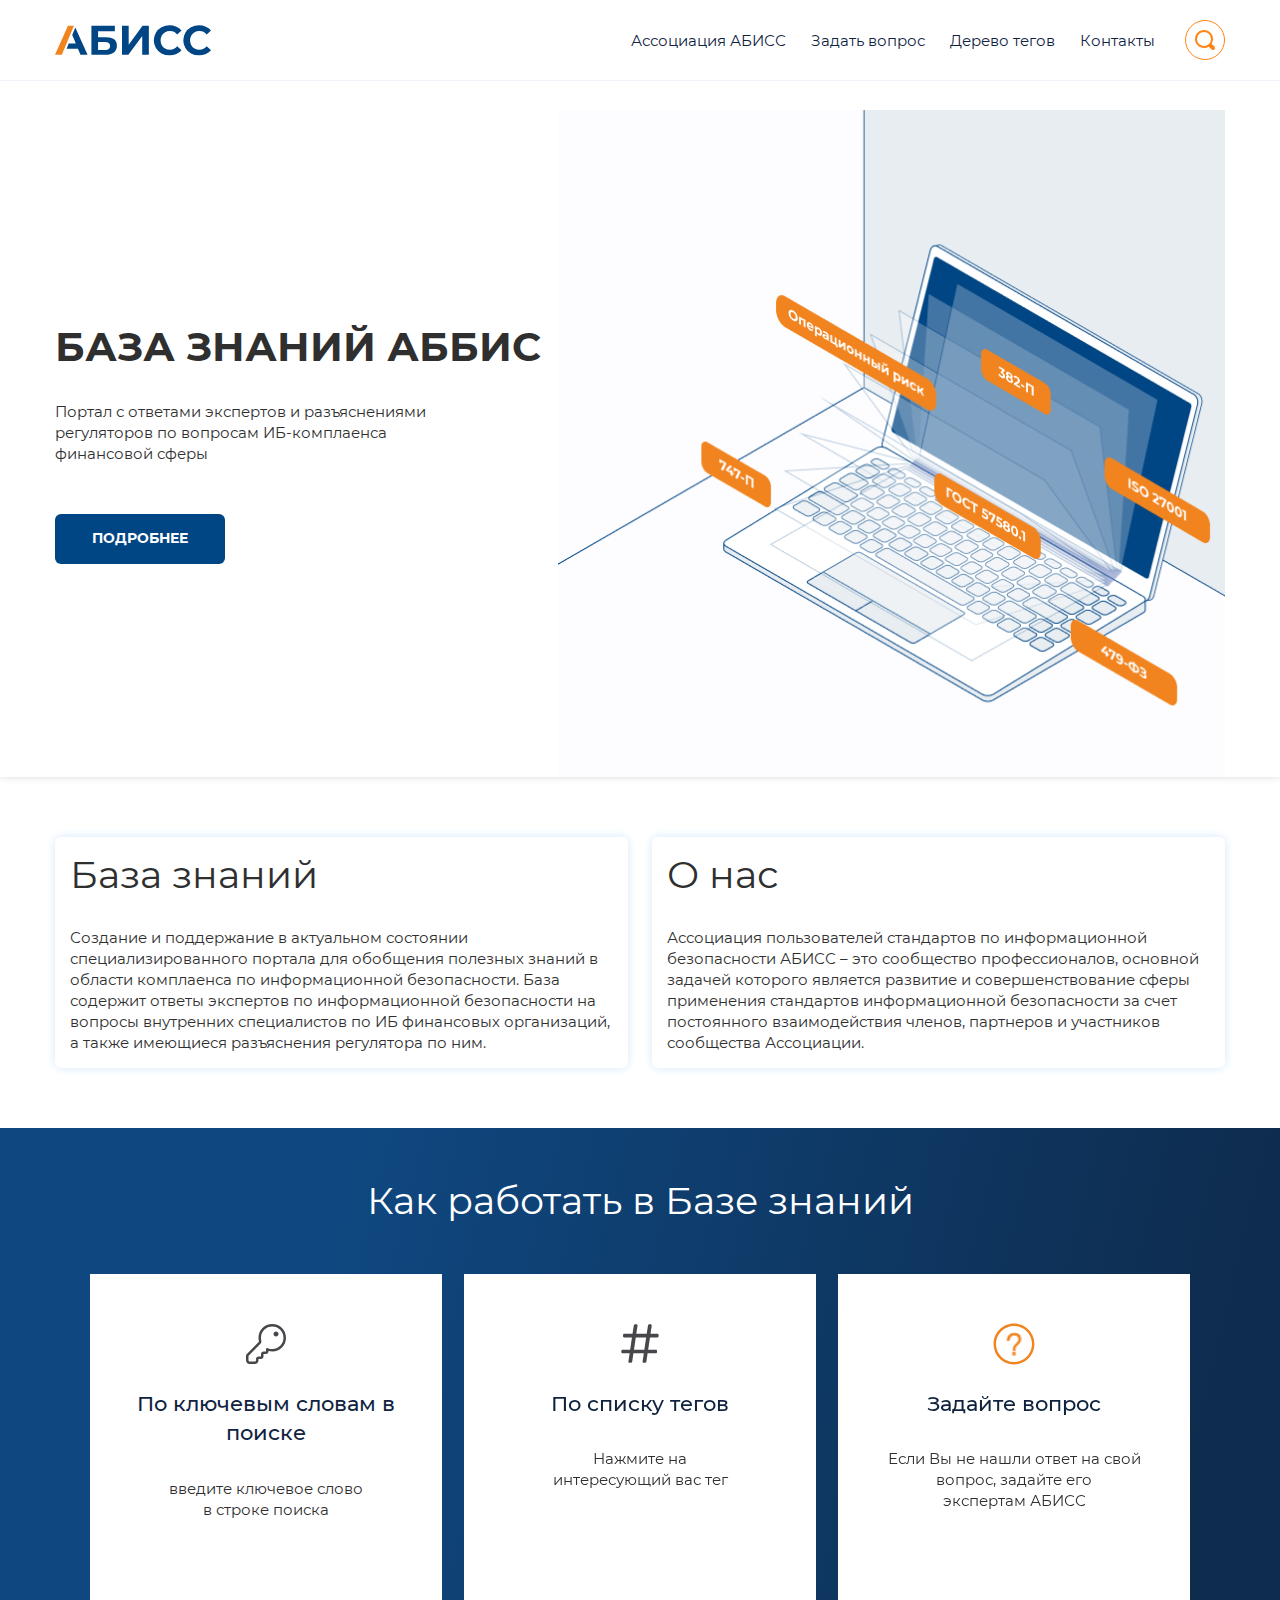
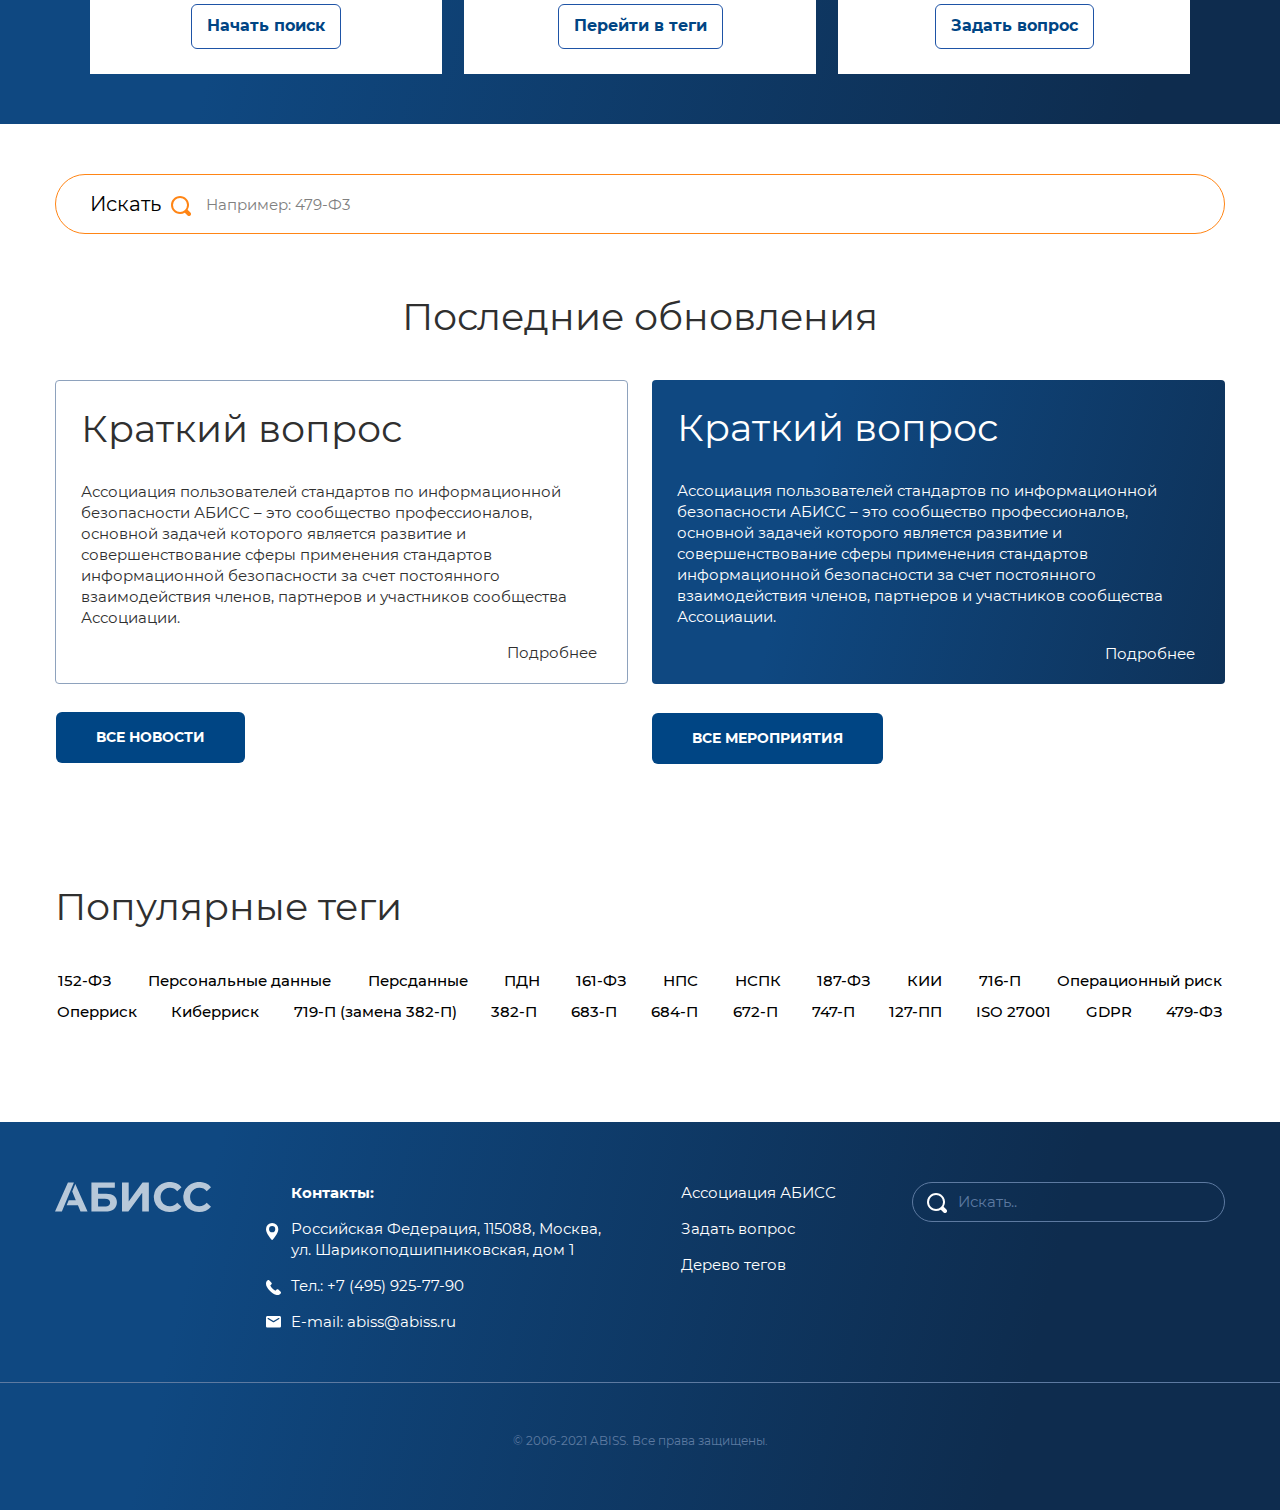
==== commit 320548a9: "finall edit" ====
--- a/app/index.html
+++ b/app/index.html
@@ -5,10 +5,10 @@
 
 	<meta charset="utf-8">
 	<title>Главная</title>
-	<meta name="description" content="Startup HTML Optimized">
+	<meta name="description" content="АБИСС">
 	<meta name="viewport" content="width=device-width">
 	<link rel="icon" href="img/favicon.ico">
-	<meta property="og:image" content="img/preview.jpg">
+	<meta property="og:image" content="img/logo.svg">
 	<link rel="stylesheet" href="css/app.min.css?v=1">
 	<script src="js/app.min.js" defer></script>
 
--- a/app/css/app.min.css
+++ b/app/css/app.min.css
@@ -1 +1 @@
-*,::after,::before{-webkit-box-sizing:border-box;box-sizing:border-box}html{font-family:sans-serif;line-height:1.15;-webkit-text-size-adjust:100%;-webkit-tap-highlight-color:transparent}article,aside,figcaption,figure,footer,header,hgroup,main,nav,section{display:block}body{margin:0;font-family:-apple-system,BlinkMacSystemFont,"Segoe UI",Roboto,"Helvetica Neue",Arial,"Noto Sans","Liberation Sans",sans-serif,"Apple Color Emoji","Segoe UI Emoji","Segoe UI Symbol","Noto Color Emoji";font-size:1rem;font-weight:400;line-height:1.5;color:#212529;text-align:left;background-color:#fff}[tabindex="-1"]:focus:not(:focus-visible){outline:0!important}hr{-webkit-box-sizing:content-box;box-sizing:content-box;height:0;overflow:visible}h1,h2,h3,h4,h5,h6{margin-top:0;margin-bottom:.5rem}p{margin-top:0;margin-bottom:1rem}abbr[data-original-title],abbr[title]{text-decoration:underline;-webkit-text-decoration:underline dotted;text-decoration:underline dotted;cursor:help;border-bottom:0;-webkit-text-decoration-skip-ink:none;text-decoration-skip-ink:none}address{margin-bottom:1rem;font-style:normal;line-height:inherit}dl,ol,ul{margin-top:0;margin-bottom:1rem}ol ol,ol ul,ul ol,ul ul{margin-bottom:0}dt{font-weight:700}dd{margin-bottom:.5rem;margin-left:0}blockquote{margin:0 0 1rem}b,strong{font-weight:bolder}small{font-size:80%}sub,sup{position:relative;font-size:75%;line-height:0;vertical-align:baseline}sub{bottom:-.25em}sup{top:-.5em}a{color:#007bff;text-decoration:none;background-color:transparent}a:hover{color:#0056b3;text-decoration:underline}a:not([href]):not([class]){color:inherit;text-decoration:none}a:not([href]):not([class]):hover{color:inherit;text-decoration:none}code,kbd,pre,samp{font-family:SFMono-Regular,Menlo,Monaco,Consolas,"Liberation Mono","Courier New",monospace;font-size:1em}pre{margin-top:0;margin-bottom:1rem;overflow:auto;-ms-overflow-style:scrollbar}figure{margin:0 0 1rem}img{vertical-align:middle;border-style:none}svg{overflow:hidden;vertical-align:middle}table{border-collapse:collapse}caption{padding-top:.75rem;padding-bottom:.75rem;color:#6c757d;text-align:left;caption-side:bottom}th{text-align:inherit;text-align:-webkit-match-parent}label{display:inline-block;margin-bottom:.5rem}button{border-radius:0}button:focus:not(:focus-visible){outline:0}button,input,optgroup,select,textarea{margin:0;font-family:inherit;font-size:inherit;line-height:inherit}button,input{overflow:visible}button,select{text-transform:none}[role=button]{cursor:pointer}select{word-wrap:normal}[type=button],[type=reset],[type=submit],button{-webkit-appearance:button}[type=button]:not(:disabled),[type=reset]:not(:disabled),[type=submit]:not(:disabled),button:not(:disabled){cursor:pointer}[type=button]::-moz-focus-inner,[type=reset]::-moz-focus-inner,[type=submit]::-moz-focus-inner,button::-moz-focus-inner{padding:0;border-style:none}input[type=checkbox],input[type=radio]{-webkit-box-sizing:border-box;box-sizing:border-box;padding:0}textarea{overflow:auto;resize:vertical}fieldset{min-width:0;padding:0;margin:0;border:0}legend{display:block;width:100%;max-width:100%;padding:0;margin-bottom:.5rem;font-size:1.5rem;line-height:inherit;color:inherit;white-space:normal}progress{vertical-align:baseline}[type=number]::-webkit-inner-spin-button,[type=number]::-webkit-outer-spin-button{height:auto}[type=search]{outline-offset:-2px;-webkit-appearance:none}[type=search]::-webkit-search-decoration{-webkit-appearance:none}::-webkit-file-upload-button{font:inherit;-webkit-appearance:button}output{display:inline-block}summary{display:list-item;cursor:pointer}template{display:none}[hidden]{display:none!important}@font-face{font-family:swiper-icons;src:url("data:application/font-woff;charset=utf-8;base64, [base64]//wADZ2x5ZgAAAywAAADMAAAD2MHtryVoZWFkAAABbAAAADAAAAA2E2+eoWhoZWEAAAGcAAAAHwAAACQC9gDzaG10eAAAAigAAAAZAAAArgJkABFsb2NhAAAC0AAAAFoAAABaFQAUGG1heHAAAAG8AAAAHwAAACAAcABAbmFtZQAAA/gAAAE5AAACXvFdBwlwb3N0AAAFNAAAAGIAAACE5s74hXjaY2BkYGAAYpf5Hu/j+W2+MnAzMYDAzaX6QjD6/4//Bxj5GA8AuRwMYGkAPywL13jaY2BkYGA88P8Agx4j+/8fQDYfA1AEBWgDAIB2BOoAeNpjYGRgYNBh4GdgYgABEMnIABJzYNADCQAACWgAsQB42mNgYfzCOIGBlYGB0YcxjYGBwR1Kf2WQZGhhYGBiYGVmgAFGBiQQkOaawtDAoMBQxXjg/wEGPcYDDA4wNUA2CCgwsAAAO4EL6gAAeNpj2M0gyAACqxgGNWBkZ2D4/wMA+xkDdgAAAHjaY2BgYGaAYBkGRgYQiAHyGMF8FgYHIM3DwMHABGQrMOgyWDLEM1T9/w8UBfEMgLzE////P/5//f/V/xv+r4eaAAeMbAxwIUYmIMHEgKYAYjUcsDAwsLKxc3BycfPw8jEQA/[base64]/uznmfPFBNODM2K7MTQ45YEAZqGP81AmGGcF3iPqOop0r1SPTaTbVkfUe4HXj97wYE+yNwWYxwWu4v1ugWHgo3S1XdZEVqWM7ET0cfnLGxWfkgR42o2PvWrDMBSFj/IHLaF0zKjRgdiVMwScNRAoWUoH78Y2icB/yIY09An6AH2Bdu/UB+yxopYshQiEvnvu0dURgDt8QeC8PDw7Fpji3fEA4z/PEJ6YOB5hKh4dj3EvXhxPqH/SKUY3rJ7srZ4FZnh1PMAtPhwP6fl2PMJMPDgeQ4rY8YT6Gzao0eAEA409DuggmTnFnOcSCiEiLMgxCiTI6Cq5DZUd3Qmp10vO0LaLTd2cjN4fOumlc7lUYbSQcZFkutRG7g6JKZKy0RmdLY680CDnEJ+UMkpFFe1RN7nxdVpXrC4aTtnaurOnYercZg2YVmLN/d/gczfEimrE/fs/bOuq29Zmn8tloORaXgZgGa78yO9/cnXm2BpaGvq25Dv9S4E9+5SIc9PqupJKhYFSSl47+Qcr1mYNAAAAeNptw0cKwkAAAMDZJA8Q7OUJvkLsPfZ6zFVERPy8qHh2YER+3i/BP83vIBLLySsoKimrqKqpa2hp6+jq6RsYGhmbmJqZSy0sraxtbO3sHRydnEMU4uR6yx7JJXveP7WrDycAAAAAAAH//wACeNpjYGRgYOABYhkgZgJCZgZNBkYGLQZtIJsFLMYAAAw3ALgAeNolizEKgDAQBCchRbC2sFER0YD6qVQiBCv/H9ezGI6Z5XBAw8CBK/m5iQQVauVbXLnOrMZv2oLdKFa8Pjuru2hJzGabmOSLzNMzvutpB3N42mNgZGBg4GKQYzBhYMxJLMlj4GBgAYow/P/PAJJhLM6sSoWKfWCAAwDAjgbRAAB42mNgYGBkAIIbCZo5IPrmUn0hGA0AO8EFTQAA") format("woff");font-weight:400;font-style:normal}:root{--swiper-theme-color:#007aff}.swiper-container{margin-left:auto;margin-right:auto;position:relative;overflow:hidden;list-style:none;padding:0;z-index:1}.swiper-container-vertical>.swiper-wrapper{-webkit-box-orient:vertical;-webkit-box-direction:normal;-ms-flex-direction:column;flex-direction:column}.swiper-wrapper{position:relative;width:100%;height:100%;z-index:1;display:-webkit-box;display:-ms-flexbox;display:flex;-webkit-transition-property:-webkit-transform;transition-property:-webkit-transform;-o-transition-property:transform;transition-property:transform;transition-property:transform,-webkit-transform;-webkit-box-sizing:content-box;box-sizing:content-box}.swiper-container-android .swiper-slide,.swiper-wrapper{-webkit-transform:translate3d(0,0,0);transform:translate3d(0,0,0)}.swiper-container-multirow>.swiper-wrapper{-ms-flex-wrap:wrap;flex-wrap:wrap}.swiper-container-multirow-column>.swiper-wrapper{-ms-flex-wrap:wrap;flex-wrap:wrap;-webkit-box-orient:vertical;-webkit-box-direction:normal;-ms-flex-direction:column;flex-direction:column}.swiper-container-free-mode>.swiper-wrapper{-webkit-transition-timing-function:ease-out;-o-transition-timing-function:ease-out;transition-timing-function:ease-out;margin:0 auto}.swiper-container-pointer-events{-ms-touch-action:pan-y;touch-action:pan-y}.swiper-container-pointer-events.swiper-container-vertical{-ms-touch-action:pan-x;touch-action:pan-x}.swiper-slide{-ms-flex-negative:0;flex-shrink:0;width:100%;height:100%;position:relative;-webkit-transition-property:-webkit-transform;transition-property:-webkit-transform;-o-transition-property:transform;transition-property:transform;transition-property:transform,-webkit-transform}.swiper-slide-invisible-blank{visibility:hidden}.swiper-container-autoheight,.swiper-container-autoheight .swiper-slide{height:auto}.swiper-container-autoheight .swiper-wrapper{-webkit-box-align:start;-ms-flex-align:start;align-items:flex-start;-webkit-transition-property:height,-webkit-transform;transition-property:height,-webkit-transform;-o-transition-property:transform,height;transition-property:transform,height;transition-property:transform,height,-webkit-transform}.swiper-container-3d{-webkit-perspective:1200px;perspective:1200px}.swiper-container-3d .swiper-cube-shadow,.swiper-container-3d .swiper-slide,.swiper-container-3d .swiper-slide-shadow-bottom,.swiper-container-3d .swiper-slide-shadow-left,.swiper-container-3d .swiper-slide-shadow-right,.swiper-container-3d .swiper-slide-shadow-top,.swiper-container-3d .swiper-wrapper{-webkit-transform-style:preserve-3d;transform-style:preserve-3d}.swiper-container-3d .swiper-slide-shadow-bottom,.swiper-container-3d .swiper-slide-shadow-left,.swiper-container-3d .swiper-slide-shadow-right,.swiper-container-3d .swiper-slide-shadow-top{position:absolute;left:0;top:0;width:100%;height:100%;pointer-events:none;z-index:10}.swiper-container-3d .swiper-slide-shadow-left{background-image:-webkit-gradient(linear,right top,left top,from(rgba(0,0,0,.5)),to(rgba(0,0,0,0)));background-image:-o-linear-gradient(right,rgba(0,0,0,.5),rgba(0,0,0,0));background-image:linear-gradient(to left,rgba(0,0,0,.5),rgba(0,0,0,0))}.swiper-container-3d .swiper-slide-shadow-right{background-image:-webkit-gradient(linear,left top,right top,from(rgba(0,0,0,.5)),to(rgba(0,0,0,0)));background-image:-o-linear-gradient(left,rgba(0,0,0,.5),rgba(0,0,0,0));background-image:linear-gradient(to right,rgba(0,0,0,.5),rgba(0,0,0,0))}.swiper-container-3d .swiper-slide-shadow-top{background-image:-webkit-gradient(linear,left bottom,left top,from(rgba(0,0,0,.5)),to(rgba(0,0,0,0)));background-image:-o-linear-gradient(bottom,rgba(0,0,0,.5),rgba(0,0,0,0));background-image:linear-gradient(to top,rgba(0,0,0,.5),rgba(0,0,0,0))}.swiper-container-3d .swiper-slide-shadow-bottom{background-image:-webkit-gradient(linear,left top,left bottom,from(rgba(0,0,0,.5)),to(rgba(0,0,0,0)));background-image:-o-linear-gradient(top,rgba(0,0,0,.5),rgba(0,0,0,0));background-image:linear-gradient(to bottom,rgba(0,0,0,.5),rgba(0,0,0,0))}.swiper-container-css-mode>.swiper-wrapper{overflow:auto;scrollbar-width:none;-ms-overflow-style:none}.swiper-container-css-mode>.swiper-wrapper::-webkit-scrollbar{display:none}.swiper-container-css-mode>.swiper-wrapper>.swiper-slide{scroll-snap-align:start start}.swiper-container-horizontal.swiper-container-css-mode>.swiper-wrapper{-webkit-scroll-snap-type:x mandatory;-ms-scroll-snap-type:x mandatory;scroll-snap-type:x mandatory}.swiper-container-vertical.swiper-container-css-mode>.swiper-wrapper{-webkit-scroll-snap-type:y mandatory;-ms-scroll-snap-type:y mandatory;scroll-snap-type:y mandatory}.form{position:relative}.form::after,.form::before{content:'';position:absolute;top:0;left:0}@font-face{font-family:Montserrat;font-style:normal;font-weight:400;src:url(../fonts/Montserrat-Regular.woff2) format("woff2");font-display:swap}@font-face{font-family:Montserrat;font-style:normal;font-weight:500;src:url(../fonts/Montserrat-Medium.woff2) format("woff2");font-display:swap}@font-face{font-family:Montserrat;font-style:normal;font-weight:700;src:url(../fonts/Montserrat-Bold.woff2) format("woff2");font-display:swap}body{overflow-x:hidden;position:relative;min-width:320px;font-family:Montserrat,sans-serif;font-size:15px;color:#2f2f2f;line-height:1.4;font-weight:400;min-height:100vh;display:-webkit-box;display:-ms-flexbox;display:flex;-webkit-box-orient:vertical;-webkit-box-direction:normal;-ms-flex-direction:column;flex-direction:column;-webkit-box-pack:justify;-ms-flex-pack:justify;justify-content:space-between}@media only screen and (max-width:576px){body{font-size:14px}}::-moz-selection{background-color:#004584;color:#fff}::selection{background-color:#004584;color:#fff}::-webkit-input-placeholder{color:#666}::-moz-placeholder{color:#666}:-ms-input-placeholder{color:#666}::-ms-input-placeholder{color:#666}::placeholder{color:#666}h1,h2,h3,h4,h5,h6{font-weight:700;line-height:1.2;margin:0;padding:0}ul{margin:0;padding:0;list-style-type:none}b,strong{font-weight:700}p{margin:0;padding:0}a,button{-webkit-transition:all .6s;-o-transition:all .6s;transition:all .6s}a:focus,a:hover,button:focus,button:hover{outline:0;text-decoration:none;outline:0}input,select,textarea{-webkit-transition:all .6s;-o-transition:all .6s;transition:all .6s;outline:0;-webkit-box-shadow:none;box-shadow:none;border:1px solid #000}input:focus:required:invalid,select:focus:required:invalid,textarea:focus:required:invalid{border-color:red;outline:0;-webkit-box-shadow:none;box-shadow:none;-webkit-appearance:none}input:required:valid,select:required:valid,textarea:required:valid{border-color:green;outline:0;-webkit-box-shadow:none;box-shadow:none;-webkit-appearance:none}input::-webkit-input-placeholder,select::-webkit-input-placeholder,textarea::-webkit-input-placeholder{color:#2f2f2f}input::-moz-placeholder,select::-moz-placeholder,textarea::-moz-placeholder{color:#2f2f2f}input:-ms-input-placeholder,select:-ms-input-placeholder,textarea:-ms-input-placeholder{color:#2f2f2f}input::-ms-input-placeholder,select::-ms-input-placeholder,textarea::-ms-input-placeholder{color:#2f2f2f}input::placeholder,select::placeholder,textarea::placeholder{color:#2f2f2f}.container{width:100%;max-width:1200px;padding:0 15px;margin:0 auto}@media only screen and (max-width:1200px){.container{max-width:992px}}@media only screen and (max-width:992px){.container{max-width:768px}}@media only screen and (max-width:767px){.container{max-width:576px}}@media only screen and (max-width:576px){.container{max-width:480px}}.btn,.form__btn_button{position:relative;display:-webkit-box;display:-ms-flexbox;display:flex;-webkit-box-pack:center;-ms-flex-pack:center;justify-content:center;-webkit-box-align:center;-ms-flex-align:center;align-items:center;height:45px;border-radius:20px;max-width:-webkit-fit-content;max-width:-moz-fit-content;max-width:fit-content;border:1px solid #1e53a6;background-color:#1e53a6;padding:0 15px;font-size:16px;color:#fff;font-weight:600}.btn:hover,.form__btn_button:hover{border:1px solid #004584;background:#004584;color:#fff}.btn:active,.form__btn_button:active{border:1px solid #fff;background:#004584;color:#fff}.btn--swiper{margin-top:auto;background:#fff;color:#004584;padding:15px;border-radius:6px}.btn--update{text-transform:uppercase;position:absolute;left:0;bottom:-80px;border:none;background:#004584;color:#fff;border-radius:6px;padding:16px 40px;font-weight:700;font-size:14px}.btn--update:hover{background:#ff8515}.btn--more{text-transform:uppercase;border:none;background:#004584;color:#fff;border-radius:6px;padding:5px;font-weight:700;font-size:14px;width:170px;height:50px}@media only screen and (max-width:767px){.btn--more{display:none}}.btn--more_mobile{display:none}@media only screen and (max-width:767px){.btn--more_mobile{display:block}}.btn--more:hover{background:#ff8515}.btn--form{text-transform:uppercase;border:none;background:#004584;color:#fff;border-radius:6px;padding:5px 15px;font-weight:700;font-size:14px;width:170px;height:50px}.btn--form:hover{background:#ff8515}.header__list ul a,.link,.tag a{color:#004584;position:relative;z-index:1}.header__list ul a::before,.link::before,.tag a::before{content:'';width:0;-webkit-transform:scale(0);-ms-transform:scale(0);transform:scale(0);-webkit-transition:all .3s;-o-transition:all .3s;transition:all .3s;position:absolute;bottom:-1px;width:100%;height:1px;background-color:#004584;z-index:-1}.header__list ul a:hover,.link:hover,.tag a:hover{color:#004584;text-decoration:none}.header__list ul a:hover::before,.link:hover::before,.tag a:hover::before{-webkit-transform:scale(1);-ms-transform:scale(1);transform:scale(1)}.header__list ul a:active,.link:active,.tag a:active{color:#004584;text-decoration:none}.header__list ul a:active::before,.link:active::before,.tag a:active::before{-webkit-transform:scale(1);-ms-transform:scale(1);transform:scale(1)}.h1{font-size:40px;font-weight:700;text-transform:uppercase}@media only screen and (max-width:992px){.h1{font-size:35px}}@media only screen and (max-width:767px){.h1{font-size:30px}}@media only screen and (max-width:576px){.h1{font-size:24px}}.h2{font-size:38px;font-weight:400}@media only screen and (max-width:767px){.h2{font-size:28px}}@media only screen and (max-width:576px){.h2{font-size:24px}}.hamburger{position:relative;display:none;padding:0;border:none;background-color:transparent;-webkit-transition:all .3s;-o-transition:all .3s;transition:all .3s;width:25px;height:18px;margin-right:15px;outline:0}@media only screen and (max-width:992px){.hamburger{display:block}}.hamburger:hover span{background-color:#004584}.hamburger:hover span::after,.hamburger:hover span::before{background-color:#004584}.hamburger__item{position:absolute;right:0;top:50%;width:25px;height:2px;background-color:#2f2f2f;border-radius:4px;-webkit-transition:all .6s;-o-transition:all .6s;transition:all .6s;bottom:0}.hamburger__item::after,.hamburger__item::before{content:'';display:block;position:absolute;right:0;background-color:#2f2f2f;height:2px;-webkit-transition:all .6s;-o-transition:all .6s;transition:all .6s}.hamburger__item::before{top:7px;width:25px}.hamburger__item::after{top:-7px;width:25px}.hamburger--active{z-index:100}.hamburger--active:hover span{background-color:transparent}.hamburger--active:hover span::after,.hamburger--active:hover span::before{background-color:#004584}.hamburger--active .hamburger__item{background-color:transparent}.hamburger--active .hamburger__item::before{top:0;width:25px;-webkit-transform:rotate(45deg);-ms-transform:rotate(45deg);transform:rotate(45deg)}.hamburger--active .hamburger__item::after{top:0;width:25px;-webkit-transform:rotate(-45deg);-ms-transform:rotate(-45deg);transform:rotate(-45deg)}.header{position:fixed;top:0;right:0;left:0;z-index:1000;padding:20px 0;border-bottom:1px solid #eff2f9;background:#fff}@media only screen and (max-width:992px){.header{padding:15px 0}}.header__container{display:-webkit-box;display:-ms-flexbox;display:flex;-ms-flex-wrap:wrap;flex-wrap:wrap;-webkit-box-align:center;-ms-flex-align:center;align-items:center;-webkit-box-pack:justify;-ms-flex-pack:justify;justify-content:space-between}.header__logo{display:block;width:156px;height:30px}.header__logo img{width:100%;height:auto}.header__nav{display:-webkit-box;display:-ms-flexbox;display:flex;-webkit-box-align:center;-ms-flex-align:center;align-items:center;gap:30px;-webkit-transition:all .6s;-o-transition:all .6s;transition:all .6s}@media only screen and (max-width:992px){.header__nav{position:fixed;top:60px;right:-200%;bottom:0;background:#fff;z-index:50;width:100%;height:100%;padding:10px 15px;-webkit-box-shadow:0 5px 5px rgba(0,0,0,.55);box-shadow:0 5px 5px rgba(0,0,0,.55);-webkit-box-orient:vertical;-webkit-box-direction:normal;-ms-flex-direction:column;flex-direction:column;gap:25px}.header__nav ul{-webkit-box-orient:vertical;-webkit-box-direction:normal;-ms-flex-direction:column;flex-direction:column}}.header__nav--active{right:0}.header__list ul{display:-webkit-box;display:-ms-flexbox;display:flex;-webkit-box-align:center;-ms-flex-align:center;align-items:center;gap:25px}.header__list ul a{color:#0f233f}.search{position:relative;display:block}@media only screen and (max-width:992px){.search{display:none}}.search--btn{position:absolute;left:0;top:0;bottom:0;border:none;background:0 0;padding:0 15px}.search--close{position:absolute;right:0;top:0;bottom:0;display:-webkit-box;display:-ms-flexbox;display:flex;-webkit-box-align:center;-ms-flex-align:center;align-items:center;padding:0 15px}.search__link a{width:40px;height:40px;display:block;background:#fff;border-radius:20px;border:1px solid #ff8515;display:-webkit-box;display:-ms-flexbox;display:flex;-webkit-box-align:center;-ms-flex-align:center;align-items:center;-webkit-box-pack:center;-ms-flex-pack:center;justify-content:center}.search__content{position:absolute;top:50%;right:0;-webkit-transform:translate(0,-50%);-ms-transform:translate(0,-50%);transform:translate(0,-50%);max-width:0;opacity:0;-webkit-transition:all .3s ease;-o-transition:all .3s ease;transition:all .3s ease;overflow:hidden;z-index:1001}.search__content--active{position:absolute;right:0;max-width:380px;opacity:1;-webkit-transition:all .3s ease;-o-transition:all .3s ease;transition:all .3s ease}.search__content--mobile{display:none;position:relative;width:100%}@media only screen and (max-width:992px){.search__content--mobile{display:block}}.search__content--mobile form input{display:block;width:100%;height:40px;background:#fff;border:1px solid #ff8515;border-radius:20px;font-size:15px;line-height:38px;color:#0f233f;padding:0 40px 0 45px}.search__content form input{display:block;max-width:100%;width:380px;height:40px;background:#fff;border:1px solid #ff8515;border-radius:20px;font-size:15px;line-height:38px;color:#0f233f;padding:0 40px 0 45px}.banner{padding-top:110px;-webkit-box-shadow:0 -5px 10px gray;box-shadow:0 -5px 10px gray}@media only screen and (max-width:992px){.banner{padding-top:75px}}@media only screen and (max-width:767px){.banner{padding-bottom:30px}}.banner__container{display:-webkit-box;display:-ms-flexbox;display:flex}@media only screen and (max-width:767px){.banner__container{-webkit-box-orient:vertical;-webkit-box-direction:normal;-ms-flex-direction:column;flex-direction:column;-webkit-box-align:center;-ms-flex-align:center;align-items:center}}.banner__title{margin-bottom:30px}@media only screen and (max-width:767px){.banner__title{margin-bottom:15px}}.banner__block{width:43%;display:-webkit-box;display:-ms-flexbox;display:flex;-webkit-box-orient:vertical;-webkit-box-direction:normal;-ms-flex-direction:column;flex-direction:column;-webkit-box-pack:center;-ms-flex-pack:center;justify-content:center}@media only screen and (max-width:767px){.banner__block{width:100%;-webkit-box-align:center;-ms-flex-align:center;align-items:center;text-align:center}}.banner__block p{margin-bottom:50px}@media only screen and (max-width:767px){.banner__block p{margin-bottom:30px}}@media only screen and (max-width:576px){.banner__block p{margin-bottom:15px}}@media only screen and (max-width:767px){.banner__block p br{display:none}}.banner__img{width:57%;-ms-flex-negative:0;flex-shrink:0}@media only screen and (max-width:576px){.banner__img{width:100%}}.banner__img img{width:100%;height:auto}.about{padding-top:60px;padding-bottom:60px}@media only screen and (max-width:576px){.about{padding-top:30px;padding-bottom:30px}}.about__block{width:49%;padding:15px;-webkit-box-shadow:0 0 10px #d2e8fc;box-shadow:0 0 10px #d2e8fc;border-radius:6px}@media only screen and (max-width:767px){.about__block{width:100%}}.about__container{display:-webkit-box;display:-ms-flexbox;display:flex;-webkit-box-pack:justify;-ms-flex-pack:justify;justify-content:space-between}@media only screen and (max-width:767px){.about__container{-webkit-box-orient:vertical;-webkit-box-direction:normal;-ms-flex-direction:column;flex-direction:column;gap:30px}}.about__title{margin-bottom:30px}@media only screen and (max-width:767px){.about__title{margin-bottom:15px}}.update{padding-top:60px;padding-bottom:200px}@media only screen and (max-width:767px){.update{padding-bottom:150px}}@media only screen and (max-width:576px){.update{padding-top:30px;padding-bottom:130px}}.update__block{width:49%;padding:25px;border:1px solid #8ea2bd;position:relative;border-radius:4px}@media only screen and (max-width:767px){.update__block{width:100%}}.update__block--another{background:-o-linear-gradient(345.77deg,#0f4881 27.79%,#0e2c4e 120%);background:linear-gradient(104.23deg,#0f4881 27.79%,#0e2c4e 120%);border:none}.update__block--another .update__more,.update__block--another .update__subtitle,.update__block--another .update__text{color:#fff}.update__block--another .update__more:hover{color:#fff}.update__wrap{display:-webkit-box;display:-ms-flexbox;display:flex;-webkit-box-pack:justify;-ms-flex-pack:justify;justify-content:space-between}@media only screen and (max-width:767px){.update__wrap{-webkit-box-orient:vertical;-webkit-box-direction:normal;-ms-flex-direction:column;flex-direction:column;gap:110px}}.update__title{margin-bottom:40px;text-align:center}@media only screen and (max-width:576px){.update__title{margin-bottom:15px}}.update__subtitle{margin-bottom:30px}@media only screen and (max-width:767px){.update__subtitle{margin-bottom:15px}}.update__text{margin-bottom:30px}.update__more{position:absolute;right:30px;bottom:20px;color:#2f2f2f}.update__more:hover{color:#2f2f2f;text-decoration:underline}.allsearch{padding-top:50px}@media only screen and (max-width:576px){.allsearch{padding-top:30px}}.allsearch form{position:relative}.allsearch form input{display:block;width:100%;height:60px;background:#fff;border:1px solid #ff8515;border-radius:40px;font-size:15px;line-height:38px;color:#0f233f;padding:0 80px 0 150px}@media only screen and (max-width:576px){.allsearch form input{height:40px}}.allsearch form input::-webkit-input-placeholder{color:gray}.allsearch form input::-moz-placeholder{color:gray}.allsearch form input:-ms-input-placeholder{color:gray}.allsearch form input::-ms-input-placeholder{color:gray}.allsearch form input::placeholder{color:gray}.allsearch button{position:absolute;top:0;bottom:0;left:0;border:none;background:0 0;padding:0 35px;display:-webkit-box;display:-ms-flexbox;display:flex;-webkit-box-align:center;-ms-flex-align:center;align-items:center;gap:10px;font-size:20px}.work{padding-top:50px;padding-bottom:50px;background:-o-linear-gradient(346.03deg,#0f4881 23.99%,#0e2c4e 90.19%);background:linear-gradient(103.97deg,#0f4881 23.99%,#0e2c4e 90.19%)}@media only screen and (max-width:576px){.work{padding-top:30px;padding-bottom:30px}}.work__svg{width:60px;height:60px;padding:10px;display:-webkit-box;display:-ms-flexbox;display:flex;-webkit-box-align:center;-ms-flex-align:center;align-items:center;-webkit-box-pack:center;-ms-flex-pack:center;justify-content:center;margin:15px 0}.work__svg_more{width:60px;height:60px;padding:0}.work__svg svg{width:100%;height:100%}@media only screen and (max-width:1450px){.work__container{padding:0 50px}}.work__wrap{position:relative}.work__slide{display:-webkit-box;display:-ms-flexbox;display:flex;-webkit-box-orient:vertical;-webkit-box-direction:normal;-ms-flex-direction:column;flex-direction:column;-webkit-box-align:center;-ms-flex-align:center;align-items:center;padding:25px;background:#fff;height:100%}@media only screen and (max-width:767px){.work__slide{padding:15px}}.work__slide:hover .work__subtitle{font-weight:700}.work__slider{overflow:hidden;height:400px}@media only screen and (max-width:767px){.work__slider{height:350px}}.work__slider img{width:100%;height:100%;-o-object-fit:cover;object-fit:cover}.work__title{color:#fff;text-align:center;margin-bottom:50px;padding:0 15px}@media only screen and (max-width:767px){.work__title{margin-bottom:30px}}@media only screen and (max-width:576px){.work__title{margin-bottom:15px}}.work__subtitle{font-size:21px;font-weight:500;color:#0f233f;margin-bottom:30px;text-align:center}.work__text{text-align:center}@media only screen and (max-width:992px){.work__text br{display:none}}.work__next,.work__prev{display:-webkit-box;display:-ms-flexbox;display:flex;-webkit-box-align:center;-ms-flex-align:center;align-items:center;-webkit-box-pack:center;-ms-flex-pack:center;justify-content:center;position:absolute;top:45%;z-index:1;width:40px;height:40px;border-right:#fff 1px solid;border-bottom:#fff 1px solid}@media only screen and (max-width:1450px){.work__next,.work__prev{width:20px;height:20px}}.work__next{right:-100px;-webkit-transform:translate(0,-50%);-ms-transform:translate(0,-50%);transform:translate(0,-50%);-webkit-transform:rotate(-45deg);-ms-transform:rotate(-45deg);transform:rotate(-45deg)}@media only screen and (max-width:1450px){.work__next{right:-30px}}.work__prev{left:-100px;-webkit-transform:translate(0,-50%);-ms-transform:translate(0,-50%);transform:translate(0,-50%);-webkit-transform:rotate(135deg);-ms-transform:rotate(135deg);transform:rotate(135deg)}@media only screen and (max-width:1450px){.work__prev{left:-30px}}.tag{padding-bottom:100px}@media only screen and (max-width:576px){.tag{padding-bottom:30px}}.tag__title{margin-bottom:40px}@media only screen and (max-width:576px){.tag__title{margin-bottom:15px}}.tag__list{display:-webkit-box;display:-ms-flexbox;display:flex;-ms-flex-wrap:wrap;flex-wrap:wrap;-ms-flex-pack:distribute;justify-content:space-around;row-gap:10px;-webkit-column-gap:30px;-moz-column-gap:30px;column-gap:30px}@media only screen and (max-width:1200px){.tag__list{-webkit-column-gap:14px;-moz-column-gap:14px;column-gap:14px}}.tag a{display:block;color:#000;font-weight:500}.footer{background:-o-linear-gradient(346.03deg,#0f4881 16.33%,#0e2c4e 79.32%);background:linear-gradient(103.97deg,#0f4881 16.33%,#0e2c4e 79.32%);padding-top:60px;padding-bottom:60px}@media only screen and (max-width:576px){.footer{padding-top:30px;padding-bottom:30px}}.footer__container{display:-webkit-box;display:-ms-flexbox;display:flex;-webkit-box-pack:justify;-ms-flex-pack:justify;justify-content:space-between}@media only screen and (max-width:992px){.footer__container{-webkit-box-orient:vertical;-webkit-box-direction:normal;-ms-flex-direction:column;flex-direction:column;gap:20px}}.footer__block{display:-webkit-box;display:-ms-flexbox;display:flex;gap:80px}@media only screen and (max-width:1200px){.footer__block{gap:40px}}@media only screen and (max-width:576px){.footer__block{-webkit-box-orient:vertical;-webkit-box-direction:normal;-ms-flex-direction:column;flex-direction:column;-webkit-box-align:center;-ms-flex-align:center;align-items:center;gap:20px}}.footer__contact{display:-webkit-box;display:-ms-flexbox;display:flex;-webkit-box-orient:vertical;-webkit-box-direction:normal;-ms-flex-direction:column;flex-direction:column;gap:15px;color:#fff}.footer__contact_title{font-weight:700}.footer__contact a{display:block;position:relative;color:#fff}.footer__contact a:hover{text-decoration:underline}@media only screen and (max-width:992px){.footer__contact a{margin-left:30px}}.footer__contact a svg{position:absolute;top:5px;left:-25px}.footer__nav{display:-webkit-box;display:-ms-flexbox;display:flex;-webkit-box-orient:vertical;-webkit-box-direction:normal;-ms-flex-direction:column;flex-direction:column;gap:15px}.footer__nav a{display:block;color:#fff}.footer__nav a:hover{text-decoration:underline}.footer__search form{position:relative}.footer__search input{display:block;max-width:100%;width:100%;height:40px;background:0 0;border:1px solid #5d7aa1;border-radius:20px;font-size:15px;line-height:38px;color:#fff;padding:0 40px 0 45px}.footer__search input::-webkit-input-placeholder{color:#5d7aa1}.footer__search input::-moz-placeholder{color:#5d7aa1}.footer__search input:-ms-input-placeholder{color:#5d7aa1}.footer__search input::-ms-input-placeholder{color:#5d7aa1}.footer__search input::placeholder{color:#5d7aa1}.footer__search button{position:absolute;top:0;left:0;bottom:0;border:none;background:0 0;padding:0 15px}.footer__search button path,.footer__search button svg{fill:#fff}@media only screen and (max-width:992px){.footer__logo{display:none}}.footer__logo_mobile{display:none}@media only screen and (max-width:992px){.footer__logo_mobile{display:block}}@media only screen and (max-width:576px){.footer__logo_mobile{text-align:center}}.footer__line{border-top:1px solid #5d7aa1;margin-top:50px;margin-bottom:50px}.footer__abiss{text-align:center;color:#5d7aa1;font-size:12px}.team{padding-top:120px}@media only screen and (max-width:992px){.team{padding-top:75px}}.team__answer{display:-webkit-box;display:-ms-flexbox;display:flex;-webkit-box-pack:justify;-ms-flex-pack:justify;justify-content:space-between}@media only screen and (max-width:992px){.team__answer{-webkit-box-orient:vertical;-webkit-box-direction:normal;-ms-flex-direction:column;flex-direction:column}}.team__answer_bank{display:-webkit-box;display:-ms-flexbox;display:flex;-webkit-box-align:center;-ms-flex-align:center;align-items:center;margin-left:15px}@media only screen and (max-width:992px){.team__answer_bank{margin-bottom:20px;margin-left:0}}.team__answer_bank img{margin-right:5px}.team__answer_title{font-weight:700;margin-bottom:30px}@media only screen and (max-width:576px){.team__answer_title{margin-bottom:15px}}.team__answer_text{font-weight:500;margin-bottom:40px}@media only screen and (max-width:992px){.team__answer_text{margin-bottom:15px}}.team__tag{background:-o-linear-gradient(345.77deg,#0f4881 27.79%,#0e2c4e 120%);background:linear-gradient(104.23deg,#0f4881 27.79%,#0e2c4e 120%);padding-bottom:0;border-radius:6px;padding:10px;margin-bottom:30px}.team__tag a{color:#fff}.team__tag a:hover{color:#ff8515}.team__comment{display:-webkit-box;display:-ms-flexbox;display:flex;gap:10px;-webkit-box-align:center;-ms-flex-align:center;align-items:center;margin-bottom:25px}@media only screen and (max-width:576px){.team__comment{margin-bottom:15px}}.team__person{display:-webkit-box;display:-ms-flexbox;display:flex;gap:50px;margin-bottom:40px;-webkit-box-align:center;-ms-flex-align:center;align-items:center}@media only screen and (max-width:992px){.team__person{gap:20px}}@media only screen and (max-width:576px){.team__person{-webkit-box-orient:vertical;-webkit-box-direction:normal;-ms-flex-direction:column;flex-direction:column}}.team__person_img{width:200px;height:250px;-ms-flex-negative:0;flex-shrink:0}@media only screen and (max-width:576px){.team__person_img{width:60%;height:100%}}.team__person_img img{width:100%;height:100%;-o-object-fit:cover;object-fit:cover}.team__person_title{font-size:21px;color:#004584;margin-bottom:10px}.team__person_subtitle{font-weight:700;margin-bottom:20px}@media only screen and (max-width:576px){.team__person_subtitle{margin-bottom:15px}}.bank{margin-bottom:50px}@media only screen and (max-width:576px){.bank{margin-bottom:30px}}.bank__icon{display:-webkit-box;display:-ms-flexbox;display:flex;-webkit-box-align:center;-ms-flex-align:center;align-items:center;gap:10px;margin-bottom:25px}@media only screen and (max-width:576px){.bank__icon{margin-bottom:15px}}.bank__block{display:-webkit-box;display:-ms-flexbox;display:flex;-webkit-box-align:center;-ms-flex-align:center;align-items:center;gap:50px}@media only screen and (max-width:992px){.bank__block{gap:20px}}@media only screen and (max-width:576px){.bank__block{-webkit-box-orient:vertical;-webkit-box-direction:normal;-ms-flex-direction:column;flex-direction:column}}.bank__img{width:200px;height:200px;-ms-flex-negative:0;flex-shrink:0}.bank__img img{width:100%;height:100%;-o-object-fit:cover;object-fit:cover}.bank__text_title{font-weight:700;font-size:18px;margin-bottom:40px}@media only screen and (max-width:576px){.bank__text_title{margin-bottom:15px}}.bank__text_text{margin-bottom:30px}@media only screen and (max-width:576px){.bank__text_text{margin-bottom:15px}}.bank__text a{display:block;width:-webkit-fit-content;width:-moz-fit-content;width:fit-content;color:#fff;background:#004584;padding:10px;border-radius:6px}.bank__text a:hover{background:#ff8515}.order{padding-bottom:60px}.order__wrap{-webkit-box-shadow:0 0 20px #baddfd;box-shadow:0 0 20px #baddfd;border-radius:4px;padding:60px;background:#fff}@media only screen and (max-width:992px){.order__wrap{padding:20px}}.order__title{text-align:center;margin-bottom:15px}.order__subtitle{text-align:center;margin-bottom:20px}@media only screen and (max-width:767px){.order__subtitle br{display:none}}.form{position:relative}.form__wrap{display:-webkit-box;display:-ms-flexbox;display:flex;-webkit-box-pack:justify;-ms-flex-pack:justify;justify-content:space-between}@media only screen and (max-width:767px){.form__wrap{-webkit-box-orient:vertical;-webkit-box-direction:normal;-ms-flex-direction:column;flex-direction:column}}.form__personal{display:-webkit-box;display:-ms-flexbox;display:flex;-webkit-box-pack:justify;-ms-flex-pack:justify;justify-content:space-between}@media only screen and (max-width:767px){.form__personal{-webkit-box-orient:vertical;-webkit-box-direction:reverse;-ms-flex-direction:column-reverse;flex-direction:column-reverse}}.form__agree{margin-bottom:25px}.form__agree p{margin-bottom:15px}.form::after{width:100%;height:100%;background-color:rgba(255,255,255,.7);background-image:url(../img/loading.gif);background-repeat:no-repeat;background-position:center;background-size:120px;visibility:hidden;opacity:0;z-index:100;-webkit-transition:all .6s;-o-transition:all .6s;transition:all .6s}.form._sending::after{opacity:1;visibility:visible}.form__item{position:relative;margin-bottom:15px;width:31%}@media only screen and (max-width:767px){.form__item{width:100%}}.form__item_text{width:100%;margin-bottom:60px}@media only screen and (max-width:767px){.form__item_text{margin-bottom:35px}}.form__item input{height:40px;border:1px solid #8ea2bd;border-radius:6px;padding:0 15px;font-size:15px;color:#2f2f2f}.form__label{font-size:12px;text-transform:uppercase;color:#929fb5;margin-bottom:8px}.form__input{width:100%;height:40px;line-height:40px;padding:0 15px}.form__input::-webkit-input-placeholder{line-height:40px;font-size:16px}.form__input::-moz-placeholder{line-height:40px;font-size:16px}.form__input:-ms-input-placeholder{line-height:40px;font-size:16px}.form__input::-ms-input-placeholder{line-height:40px;font-size:16px}.form__input::placeholder{line-height:40px;font-size:16px}.form__input:focus{-webkit-box-shadow:0 0 4px 0 #2f2f2f;box-shadow:0 0 4px 0 #2f2f2f}.form__input._error{-webkit-box-shadow:0 0 4px 0 red;box-shadow:0 0 4px 0 red;border-color:red}.form__textarea{width:100%;resize:none;min-height:120px;padding:15px;height:125px;border:1px solid #8ea2bd;border-radius:6px;padding:10px 15px;font-size:15px;color:#2f2f2f}.form__textarea._error{-webkit-box-shadow:0 0 4px 0 red;box-shadow:0 0 4px 0 red;border-color:red}.form__options_label{position:relative;display:-webkit-inline-box;display:-ms-inline-flexbox;display:inline-flex;font-size:16px;line-height:140%;-webkit-box-align:center;-ms-flex-align:center;align-items:center}.form__options_label::before{content:'';-ms-flex-item-align:start;-ms-grid-row-align:start;align-self:start;-webkit-box-flex:0;-ms-flex:0 0 24px;flex:0 0 24px;height:24px;background-color:#1e53a6;border-radius:50%;margin-right:10px}.form__options_label::after{content:'';position:absolute;top:4px;left:4px;width:16px;height:16px;border-radius:50%;background-color:#fff;-webkit-transform:scale(0);-ms-transform:scale(0);transform:scale(0);-webkit-transition:all .6s;-o-transition:all .6s;transition:all .6s}.form__options_input{display:none}.form__options_input:checked+.form__options_label::after{-webkit-transform:scale(1);-ms-transform:scale(1);transform:scale(1)}.form__select{height:50px;width:100%;border-radius:5px;font-size:16px;padding:0 15px}.form__file_item{position:relative;margin-bottom:10px}.form__file_input{position:absolute;left:0;top:0;width:100%;height:100%;opacity:0;font-size:0}.form__file_button{display:-webkit-inline-box;display:-ms-inline-flexbox;display:inline-flex;min-height:40px;border-radius:30px;-webkit-box-pack:center;-ms-flex-pack:center;justify-content:center;-webkit-box-align:center;-ms-flex-align:center;align-items:center;background-color:#1e53a6;color:#fff;padding:0 15px;cursor:pointer}.form__file_preview{display:inline-block;max-width:100px}.form__file_preview img{max-width:100%}.form__checkbox._error .form__checkbox_label::before{-webkit-box-shadow:0 0 7px 0 red;box-shadow:0 0 7px 0 red}.form__checkbox_label{position:relative;width:480px;font-size:16px;line-height:140%;display:-webkit-inline-box;display:-ms-inline-flexbox;display:inline-flex;-webkit-box-align:center;-ms-flex-align:center;align-items:center;cursor:pointer}@media only screen and (max-width:767px){.form__checkbox_label{width:100%}}@media only screen and (max-width:576px){.form__checkbox_label span{font-size:12px}}.form__checkbox_label::before{content:'';-ms-flex-item-align:start;align-self:flex-start;-webkit-box-flex:0;-ms-flex:0 0 24px;flex:0 0 24px;height:24px;background-color:#1e53a6;border-radius:4px;margin-right:10px;-webkit-transition:all .6s;-o-transition:all .6s;transition:all .6s}.form__checkbox_label::after{content:'';width:16px;height:16px;position:absolute;top:4px;left:4px;background-color:#fff;-webkit-transform:scale(0);-ms-transform:scale(0);transform:scale(0);-webkit-transition:all .6s;-o-transition:all .6s;transition:all .6s}.form__checkbox_label a{color:#2f2f2f;text-decoration:underline}.form__checkbox_input{display:none}.form__checkbox_input:checked+.form__checkbox_label::after{-webkit-transform:scale(1);-ms-transform:scale(1);transform:scale(1)}@media only screen and (max-width:767px){.form__btn{margin:auto}}.form__error{position:absolute;width:100%;padding:0 2px;-webkit-transition:all .3s;-o-transition:all .3s;transition:all .3s;-webkit-animation:error .3s linear 1 forwards;animation:error .3s linear 1 forwards;color:#fff;text-align:center;font-weight:600;background-color:red;border-radius:10px;z-index:1}.form__error::before{content:'';position:absolute;left:50%;top:-8px;margin-left:-2px;border-bottom:4px solid red;border-left:4px solid transparent;border-right:4px solid transparent;border-top:4px solid transparent}.form__nav_wrap{display:-webkit-box;display:-ms-flexbox;display:flex;-webkit-box-orient:vertical;-webkit-box-direction:normal;-ms-flex-direction:column;flex-direction:column;margin-bottom:20px}.form__nav_item{display:-webkit-box;display:-ms-flexbox;display:flex;margin-bottom:10px}.form__nav_button{display:-webkit-box;display:-ms-flexbox;display:flex;-ms-flex-negative:0;flex-shrink:0}.form__nav_button a{display:-webkit-box;display:-ms-flexbox;display:flex;-webkit-box-pack:center;-ms-flex-pack:center;justify-content:center;-webkit-box-align:center;-ms-flex-align:center;align-items:center;width:40px;height:40px;border-radius:50%;-webkit-box-shadow:0 0 5px 0 rgba(0,0,0,.3);box-shadow:0 0 5px 0 rgba(0,0,0,.3);padding:0;margin-left:10px}.form__nav_button img{max-width:50%}+*,::after,::before{-webkit-box-sizing:border-box;box-sizing:border-box}html{font-family:sans-serif;line-height:1.15;-webkit-text-size-adjust:100%;-webkit-tap-highlight-color:transparent}article,aside,figcaption,figure,footer,header,hgroup,main,nav,section{display:block}body{margin:0;font-family:-apple-system,BlinkMacSystemFont,"Segoe UI",Roboto,"Helvetica Neue",Arial,"Noto Sans","Liberation Sans",sans-serif,"Apple Color Emoji","Segoe UI Emoji","Segoe UI Symbol","Noto Color Emoji";font-size:1rem;font-weight:400;line-height:1.5;color:#212529;text-align:left;background-color:#fff}[tabindex="-1"]:focus:not(:focus-visible){outline:0!important}hr{-webkit-box-sizing:content-box;box-sizing:content-box;height:0;overflow:visible}h1,h2,h3,h4,h5,h6{margin-top:0;margin-bottom:.5rem}p{margin-top:0;margin-bottom:1rem}abbr[data-original-title],abbr[title]{text-decoration:underline;-webkit-text-decoration:underline dotted;text-decoration:underline dotted;cursor:help;border-bottom:0;-webkit-text-decoration-skip-ink:none;text-decoration-skip-ink:none}address{margin-bottom:1rem;font-style:normal;line-height:inherit}dl,ol,ul{margin-top:0;margin-bottom:1rem}ol ol,ol ul,ul ol,ul ul{margin-bottom:0}dt{font-weight:700}dd{margin-bottom:.5rem;margin-left:0}blockquote{margin:0 0 1rem}b,strong{font-weight:bolder}small{font-size:80%}sub,sup{position:relative;font-size:75%;line-height:0;vertical-align:baseline}sub{bottom:-.25em}sup{top:-.5em}a{color:#007bff;text-decoration:none;background-color:transparent}a:hover{color:#0056b3;text-decoration:underline}a:not([href]):not([class]){color:inherit;text-decoration:none}a:not([href]):not([class]):hover{color:inherit;text-decoration:none}code,kbd,pre,samp{font-family:SFMono-Regular,Menlo,Monaco,Consolas,"Liberation Mono","Courier New",monospace;font-size:1em}pre{margin-top:0;margin-bottom:1rem;overflow:auto;-ms-overflow-style:scrollbar}figure{margin:0 0 1rem}img{vertical-align:middle;border-style:none}svg{overflow:hidden;vertical-align:middle}table{border-collapse:collapse}caption{padding-top:.75rem;padding-bottom:.75rem;color:#6c757d;text-align:left;caption-side:bottom}th{text-align:inherit;text-align:-webkit-match-parent}label{display:inline-block;margin-bottom:.5rem}button{border-radius:0}button:focus:not(:focus-visible){outline:0}button,input,optgroup,select,textarea{margin:0;font-family:inherit;font-size:inherit;line-height:inherit}button,input{overflow:visible}button,select{text-transform:none}[role=button]{cursor:pointer}select{word-wrap:normal}[type=button],[type=reset],[type=submit],button{-webkit-appearance:button}[type=button]:not(:disabled),[type=reset]:not(:disabled),[type=submit]:not(:disabled),button:not(:disabled){cursor:pointer}[type=button]::-moz-focus-inner,[type=reset]::-moz-focus-inner,[type=submit]::-moz-focus-inner,button::-moz-focus-inner{padding:0;border-style:none}input[type=checkbox],input[type=radio]{-webkit-box-sizing:border-box;box-sizing:border-box;padding:0}textarea{overflow:auto;resize:vertical}fieldset{min-width:0;padding:0;margin:0;border:0}legend{display:block;width:100%;max-width:100%;padding:0;margin-bottom:.5rem;font-size:1.5rem;line-height:inherit;color:inherit;white-space:normal}progress{vertical-align:baseline}[type=number]::-webkit-inner-spin-button,[type=number]::-webkit-outer-spin-button{height:auto}[type=search]{outline-offset:-2px;-webkit-appearance:none}[type=search]::-webkit-search-decoration{-webkit-appearance:none}::-webkit-file-upload-button{font:inherit;-webkit-appearance:button}output{display:inline-block}summary{display:list-item;cursor:pointer}template{display:none}[hidden]{display:none!important}@font-face{font-family:swiper-icons;src:url("data:application/font-woff;charset=utf-8;base64, [base64]//wADZ2x5ZgAAAywAAADMAAAD2MHtryVoZWFkAAABbAAAADAAAAA2E2+eoWhoZWEAAAGcAAAAHwAAACQC9gDzaG10eAAAAigAAAAZAAAArgJkABFsb2NhAAAC0AAAAFoAAABaFQAUGG1heHAAAAG8AAAAHwAAACAAcABAbmFtZQAAA/gAAAE5AAACXvFdBwlwb3N0AAAFNAAAAGIAAACE5s74hXjaY2BkYGAAYpf5Hu/j+W2+MnAzMYDAzaX6QjD6/4//Bxj5GA8AuRwMYGkAPywL13jaY2BkYGA88P8Agx4j+/8fQDYfA1AEBWgDAIB2BOoAeNpjYGRgYNBh4GdgYgABEMnIABJzYNADCQAACWgAsQB42mNgYfzCOIGBlYGB0YcxjYGBwR1Kf2WQZGhhYGBiYGVmgAFGBiQQkOaawtDAoMBQxXjg/wEGPcYDDA4wNUA2CCgwsAAAO4EL6gAAeNpj2M0gyAACqxgGNWBkZ2D4/wMA+xkDdgAAAHjaY2BgYGaAYBkGRgYQiAHyGMF8FgYHIM3DwMHABGQrMOgyWDLEM1T9/w8UBfEMgLzE////P/5//f/V/xv+r4eaAAeMbAxwIUYmIMHEgKYAYjUcsDAwsLKxc3BycfPw8jEQA/[base64]/uznmfPFBNODM2K7MTQ45YEAZqGP81AmGGcF3iPqOop0r1SPTaTbVkfUe4HXj97wYE+yNwWYxwWu4v1ugWHgo3S1XdZEVqWM7ET0cfnLGxWfkgR42o2PvWrDMBSFj/IHLaF0zKjRgdiVMwScNRAoWUoH78Y2icB/yIY09An6AH2Bdu/UB+yxopYshQiEvnvu0dURgDt8QeC8PDw7Fpji3fEA4z/PEJ6YOB5hKh4dj3EvXhxPqH/SKUY3rJ7srZ4FZnh1PMAtPhwP6fl2PMJMPDgeQ4rY8YT6Gzao0eAEA409DuggmTnFnOcSCiEiLMgxCiTI6Cq5DZUd3Qmp10vO0LaLTd2cjN4fOumlc7lUYbSQcZFkutRG7g6JKZKy0RmdLY680CDnEJ+UMkpFFe1RN7nxdVpXrC4aTtnaurOnYercZg2YVmLN/d/gczfEimrE/fs/bOuq29Zmn8tloORaXgZgGa78yO9/cnXm2BpaGvq25Dv9S4E9+5SIc9PqupJKhYFSSl47+Qcr1mYNAAAAeNptw0cKwkAAAMDZJA8Q7OUJvkLsPfZ6zFVERPy8qHh2YER+3i/BP83vIBLLySsoKimrqKqpa2hp6+jq6RsYGhmbmJqZSy0sraxtbO3sHRydnEMU4uR6yx7JJXveP7WrDycAAAAAAAH//wACeNpjYGRgYOABYhkgZgJCZgZNBkYGLQZtIJsFLMYAAAw3ALgAeNolizEKgDAQBCchRbC2sFER0YD6qVQiBCv/H9ezGI6Z5XBAw8CBK/m5iQQVauVbXLnOrMZv2oLdKFa8Pjuru2hJzGabmOSLzNMzvutpB3N42mNgZGBg4GKQYzBhYMxJLMlj4GBgAYow/P/PAJJhLM6sSoWKfWCAAwDAjgbRAAB42mNgYGBkAIIbCZo5IPrmUn0hGA0AO8EFTQAA") format("woff");font-weight:400;font-style:normal}:root{--swiper-theme-color:#007aff}.swiper-container{margin-left:auto;margin-right:auto;position:relative;overflow:hidden;list-style:none;padding:0;z-index:1}.swiper-container-vertical>.swiper-wrapper{-webkit-box-orient:vertical;-webkit-box-direction:normal;-ms-flex-direction:column;flex-direction:column}.swiper-wrapper{position:relative;width:100%;height:100%;z-index:1;display:-webkit-box;display:-ms-flexbox;display:flex;-webkit-transition-property:-webkit-transform;transition-property:-webkit-transform;-o-transition-property:transform;transition-property:transform;transition-property:transform,-webkit-transform;-webkit-box-sizing:content-box;box-sizing:content-box}.swiper-container-android .swiper-slide,.swiper-wrapper{-webkit-transform:translate3d(0,0,0);transform:translate3d(0,0,0)}.swiper-container-multirow>.swiper-wrapper{-ms-flex-wrap:wrap;flex-wrap:wrap}.swiper-container-multirow-column>.swiper-wrapper{-ms-flex-wrap:wrap;flex-wrap:wrap;-webkit-box-orient:vertical;-webkit-box-direction:normal;-ms-flex-direction:column;flex-direction:column}.swiper-container-free-mode>.swiper-wrapper{-webkit-transition-timing-function:ease-out;-o-transition-timing-function:ease-out;transition-timing-function:ease-out;margin:0 auto}.swiper-container-pointer-events{-ms-touch-action:pan-y;touch-action:pan-y}.swiper-container-pointer-events.swiper-container-vertical{-ms-touch-action:pan-x;touch-action:pan-x}.swiper-slide{-ms-flex-negative:0;flex-shrink:0;width:100%;height:100%;position:relative;-webkit-transition-property:-webkit-transform;transition-property:-webkit-transform;-o-transition-property:transform;transition-property:transform;transition-property:transform,-webkit-transform}.swiper-slide-invisible-blank{visibility:hidden}.swiper-container-autoheight,.swiper-container-autoheight .swiper-slide{height:auto}.swiper-container-autoheight .swiper-wrapper{-webkit-box-align:start;-ms-flex-align:start;align-items:flex-start;-webkit-transition-property:height,-webkit-transform;transition-property:height,-webkit-transform;-o-transition-property:transform,height;transition-property:transform,height;transition-property:transform,height,-webkit-transform}.swiper-container-3d{-webkit-perspective:1200px;perspective:1200px}.swiper-container-3d .swiper-cube-shadow,.swiper-container-3d .swiper-slide,.swiper-container-3d .swiper-slide-shadow-bottom,.swiper-container-3d .swiper-slide-shadow-left,.swiper-container-3d .swiper-slide-shadow-right,.swiper-container-3d .swiper-slide-shadow-top,.swiper-container-3d .swiper-wrapper{-webkit-transform-style:preserve-3d;transform-style:preserve-3d}.swiper-container-3d .swiper-slide-shadow-bottom,.swiper-container-3d .swiper-slide-shadow-left,.swiper-container-3d .swiper-slide-shadow-right,.swiper-container-3d .swiper-slide-shadow-top{position:absolute;left:0;top:0;width:100%;height:100%;pointer-events:none;z-index:10}.swiper-container-3d .swiper-slide-shadow-left{background-image:-webkit-gradient(linear,right top,left top,from(rgba(0,0,0,.5)),to(rgba(0,0,0,0)));background-image:-o-linear-gradient(right,rgba(0,0,0,.5),rgba(0,0,0,0));background-image:linear-gradient(to left,rgba(0,0,0,.5),rgba(0,0,0,0))}.swiper-container-3d .swiper-slide-shadow-right{background-image:-webkit-gradient(linear,left top,right top,from(rgba(0,0,0,.5)),to(rgba(0,0,0,0)));background-image:-o-linear-gradient(left,rgba(0,0,0,.5),rgba(0,0,0,0));background-image:linear-gradient(to right,rgba(0,0,0,.5),rgba(0,0,0,0))}.swiper-container-3d .swiper-slide-shadow-top{background-image:-webkit-gradient(linear,left bottom,left top,from(rgba(0,0,0,.5)),to(rgba(0,0,0,0)));background-image:-o-linear-gradient(bottom,rgba(0,0,0,.5),rgba(0,0,0,0));background-image:linear-gradient(to top,rgba(0,0,0,.5),rgba(0,0,0,0))}.swiper-container-3d .swiper-slide-shadow-bottom{background-image:-webkit-gradient(linear,left top,left bottom,from(rgba(0,0,0,.5)),to(rgba(0,0,0,0)));background-image:-o-linear-gradient(top,rgba(0,0,0,.5),rgba(0,0,0,0));background-image:linear-gradient(to bottom,rgba(0,0,0,.5),rgba(0,0,0,0))}.swiper-container-css-mode>.swiper-wrapper{overflow:auto;scrollbar-width:none;-ms-overflow-style:none}.swiper-container-css-mode>.swiper-wrapper::-webkit-scrollbar{display:none}.swiper-container-css-mode>.swiper-wrapper>.swiper-slide{scroll-snap-align:start start}.swiper-container-horizontal.swiper-container-css-mode>.swiper-wrapper{-webkit-scroll-snap-type:x mandatory;-ms-scroll-snap-type:x mandatory;scroll-snap-type:x mandatory}.swiper-container-vertical.swiper-container-css-mode>.swiper-wrapper{-webkit-scroll-snap-type:y mandatory;-ms-scroll-snap-type:y mandatory;scroll-snap-type:y mandatory}.form{position:relative}.form::after,.form::before{content:'';position:absolute;top:0;left:0}@font-face{font-family:Montserrat;font-style:normal;font-weight:400;src:url(../fonts/Montserrat-Regular.woff2) format("woff2");font-display:swap}@font-face{font-family:Montserrat;font-style:normal;font-weight:500;src:url(../fonts/Montserrat-Medium.woff2) format("woff2");font-display:swap}@font-face{font-family:Montserrat;font-style:normal;font-weight:700;src:url(../fonts/Montserrat-Bold.woff2) format("woff2");font-display:swap}body{overflow-x:hidden;position:relative;min-width:320px;font-family:Montserrat,sans-serif;font-size:15px;color:#2f2f2f;line-height:1.4;font-weight:400;min-height:100vh;display:-webkit-box;display:-ms-flexbox;display:flex;-webkit-box-orient:vertical;-webkit-box-direction:normal;-ms-flex-direction:column;flex-direction:column;-webkit-box-pack:justify;-ms-flex-pack:justify;justify-content:space-between}@media only screen and (max-width:576px){body{font-size:14px}}::-moz-selection{background-color:#004584;color:#fff}::selection{background-color:#004584;color:#fff}::-webkit-input-placeholder{color:#666}::-moz-placeholder{color:#666}:-ms-input-placeholder{color:#666}::-ms-input-placeholder{color:#666}::placeholder{color:#666}h1,h2,h3,h4,h5,h6{font-weight:700;line-height:1.2;margin:0;padding:0}ul{margin:0;padding:0;list-style-type:none}b,strong{font-weight:700}p{margin:0;padding:0}a,button{-webkit-transition:all .6s;-o-transition:all .6s;transition:all .6s}a:focus,a:hover,button:focus,button:hover{outline:0;text-decoration:none;outline:0}input,select,textarea{-webkit-transition:all .6s;-o-transition:all .6s;transition:all .6s;outline:0;-webkit-box-shadow:none;box-shadow:none;border:1px solid #000}input:focus:required:invalid,select:focus:required:invalid,textarea:focus:required:invalid{border-color:red;outline:0;-webkit-box-shadow:none;box-shadow:none;-webkit-appearance:none}input:required:valid,select:required:valid,textarea:required:valid{border-color:green;outline:0;-webkit-box-shadow:none;box-shadow:none;-webkit-appearance:none}input::-webkit-input-placeholder,select::-webkit-input-placeholder,textarea::-webkit-input-placeholder{color:#2f2f2f}input::-moz-placeholder,select::-moz-placeholder,textarea::-moz-placeholder{color:#2f2f2f}input:-ms-input-placeholder,select:-ms-input-placeholder,textarea:-ms-input-placeholder{color:#2f2f2f}input::-ms-input-placeholder,select::-ms-input-placeholder,textarea::-ms-input-placeholder{color:#2f2f2f}input::placeholder,select::placeholder,textarea::placeholder{color:#2f2f2f}.container{width:100%;max-width:1200px;padding:0 15px;margin:0 auto}@media only screen and (max-width:1200px){.container{max-width:992px}}@media only screen and (max-width:992px){.container{max-width:768px}}@media only screen and (max-width:767px){.container{max-width:576px}}@media only screen and (max-width:576px){.container{max-width:480px}}.btn,.form__btn_button{position:relative;display:-webkit-box;display:-ms-flexbox;display:flex;-webkit-box-pack:center;-ms-flex-pack:center;justify-content:center;-webkit-box-align:center;-ms-flex-align:center;align-items:center;height:45px;border-radius:20px;max-width:-webkit-fit-content;max-width:-moz-fit-content;max-width:fit-content;border:1px solid #1e53a6;background-color:#1e53a6;padding:0 15px;font-size:16px;color:#fff;font-weight:600}.btn:hover,.form__btn_button:hover{border:1px solid #004584;background:#004584;color:#fff}.btn:active,.form__btn_button:active{border:1px solid #fff;background:#004584;color:#fff}.btn--swiper{margin-top:auto;background:#fff;color:#004584;padding:15px;border-radius:6px}.btn--update{text-transform:uppercase;position:absolute;left:0;bottom:-80px;border:none;background:#004584;color:#fff;border-radius:6px;padding:16px 40px;font-weight:700;font-size:14px}.btn--update:hover{background:#ff8515}.btn--more{text-transform:uppercase;border:none;background:#004584;color:#fff;border-radius:6px;padding:5px;font-weight:700;font-size:14px;width:170px;height:50px}@media only screen and (max-width:767px){.btn--more{display:none}}.btn--more_mobile{display:none}@media only screen and (max-width:767px){.btn--more_mobile{display:block}}.btn--more:hover{background:#ff8515}.btn--form{text-transform:uppercase;border:none;background:#004584;color:#fff;border-radius:6px;padding:5px 15px;font-weight:700;font-size:14px;width:170px;height:50px}.btn--form:hover{background:#ff8515}.header__list ul a,.link,.tag a{color:#004584;position:relative;z-index:1}.header__list ul a::before,.link::before,.tag a::before{content:'';width:0;-webkit-transform:scale(0);-ms-transform:scale(0);transform:scale(0);-webkit-transition:all .3s;-o-transition:all .3s;transition:all .3s;position:absolute;bottom:-1px;width:100%;height:1px;background-color:#004584;z-index:-1}.header__list ul a:hover,.link:hover,.tag a:hover{color:#004584;text-decoration:none}.header__list ul a:hover::before,.link:hover::before,.tag a:hover::before{-webkit-transform:scale(1);-ms-transform:scale(1);transform:scale(1)}.header__list ul a:active,.link:active,.tag a:active{color:#004584;text-decoration:none}.header__list ul a:active::before,.link:active::before,.tag a:active::before{-webkit-transform:scale(1);-ms-transform:scale(1);transform:scale(1)}.h1{font-size:40px;font-weight:700;text-transform:uppercase}@media only screen and (max-width:992px){.h1{font-size:35px}}@media only screen and (max-width:767px){.h1{font-size:30px}}@media only screen and (max-width:576px){.h1{font-size:24px}}.h2{font-size:38px;font-weight:400}@media only screen and (max-width:767px){.h2{font-size:28px}}@media only screen and (max-width:576px){.h2{font-size:24px}}.hamburger{position:relative;display:none;padding:0;border:none;background-color:transparent;-webkit-transition:all .3s;-o-transition:all .3s;transition:all .3s;width:25px;height:18px;margin-right:15px;outline:0}@media only screen and (max-width:992px){.hamburger{display:block}}.hamburger:hover span{background-color:#004584}.hamburger:hover span::after,.hamburger:hover span::before{background-color:#004584}.hamburger__item{position:absolute;right:0;top:50%;width:25px;height:2px;background-color:#2f2f2f;border-radius:4px;-webkit-transition:all .6s;-o-transition:all .6s;transition:all .6s;bottom:0}.hamburger__item::after,.hamburger__item::before{content:'';display:block;position:absolute;right:0;background-color:#2f2f2f;height:2px;-webkit-transition:all .6s;-o-transition:all .6s;transition:all .6s}.hamburger__item::before{top:7px;width:25px}.hamburger__item::after{top:-7px;width:25px}.hamburger--active{z-index:100}.hamburger--active:hover span{background-color:transparent}.hamburger--active:hover span::after,.hamburger--active:hover span::before{background-color:#004584}.hamburger--active .hamburger__item{background-color:transparent}.hamburger--active .hamburger__item::before{top:0;width:25px;-webkit-transform:rotate(45deg);-ms-transform:rotate(45deg);transform:rotate(45deg)}.hamburger--active .hamburger__item::after{top:0;width:25px;-webkit-transform:rotate(-45deg);-ms-transform:rotate(-45deg);transform:rotate(-45deg)}.header{position:fixed;top:0;right:0;left:0;z-index:1000;padding:20px 0;border-bottom:1px solid #eff2f9;background:#fff}@media only screen and (max-width:992px){.header{padding:15px 0}}.header__container{display:-webkit-box;display:-ms-flexbox;display:flex;-ms-flex-wrap:wrap;flex-wrap:wrap;-webkit-box-align:center;-ms-flex-align:center;align-items:center;-webkit-box-pack:justify;-ms-flex-pack:justify;justify-content:space-between}.header__logo{display:block;width:156px;height:30px}.header__logo img{width:100%;height:auto}.header__nav{display:-webkit-box;display:-ms-flexbox;display:flex;-webkit-box-align:center;-ms-flex-align:center;align-items:center;gap:30px;-webkit-transition:all .6s;-o-transition:all .6s;transition:all .6s}@media only screen and (max-width:992px){.header__nav{position:fixed;top:60px;right:-200%;bottom:0;background:#fff;z-index:50;width:100%;height:100%;padding:10px 15px;-webkit-box-shadow:0 5px 5px rgba(0,0,0,.55);box-shadow:0 5px 5px rgba(0,0,0,.55);-webkit-box-orient:vertical;-webkit-box-direction:normal;-ms-flex-direction:column;flex-direction:column;gap:25px}.header__nav ul{-webkit-box-orient:vertical;-webkit-box-direction:normal;-ms-flex-direction:column;flex-direction:column}}.header__nav--active{right:0}.header__list ul{display:-webkit-box;display:-ms-flexbox;display:flex;-webkit-box-align:center;-ms-flex-align:center;align-items:center;gap:25px}.header__list ul a{color:#0f233f}.search{position:relative;display:block}@media only screen and (max-width:992px){.search{display:none}}.search--btn{position:absolute;left:0;top:0;bottom:0;border:none;background:0 0;padding:0 15px}.search--close{position:absolute;right:0;top:0;bottom:0;display:-webkit-box;display:-ms-flexbox;display:flex;-webkit-box-align:center;-ms-flex-align:center;align-items:center;padding:0 15px}.search__link a{width:40px;height:40px;display:block;background:#fff;border-radius:20px;border:1px solid #ff8515;display:-webkit-box;display:-ms-flexbox;display:flex;-webkit-box-align:center;-ms-flex-align:center;align-items:center;-webkit-box-pack:center;-ms-flex-pack:center;justify-content:center}.search__content{position:absolute;top:50%;right:0;-webkit-transform:translate(0,-50%);-ms-transform:translate(0,-50%);transform:translate(0,-50%);max-width:0;opacity:0;-webkit-transition:all .3s ease;-o-transition:all .3s ease;transition:all .3s ease;overflow:hidden;z-index:1001}.search__content--active{position:absolute;right:0;max-width:380px;opacity:1;-webkit-transition:all .3s ease;-o-transition:all .3s ease;transition:all .3s ease}.search__content--mobile{display:none;position:relative;width:100%}@media only screen and (max-width:992px){.search__content--mobile{display:block}}.search__content--mobile form input{display:block;width:100%;height:40px;background:#fff;border:1px solid #ff8515;border-radius:20px;font-size:15px;line-height:38px;color:#0f233f;padding:0 40px 0 45px}.search__content form input{display:block;max-width:100%;width:380px;height:40px;background:#fff;border:1px solid #ff8515;border-radius:20px;font-size:15px;line-height:38px;color:#0f233f;padding:0 40px 0 45px}.banner{padding-top:110px;-webkit-box-shadow:0 -5px 10px gray;box-shadow:0 -5px 10px gray}@media only screen and (max-width:992px){.banner{padding-top:75px}}@media only screen and (max-width:767px){.banner{padding-bottom:30px}}.banner__container{display:-webkit-box;display:-ms-flexbox;display:flex}@media only screen and (max-width:767px){.banner__container{-webkit-box-orient:vertical;-webkit-box-direction:normal;-ms-flex-direction:column;flex-direction:column;-webkit-box-align:center;-ms-flex-align:center;align-items:center}}.banner__title{margin-bottom:30px}@media only screen and (max-width:767px){.banner__title{margin-bottom:15px}}.banner__block{width:43%;display:-webkit-box;display:-ms-flexbox;display:flex;-webkit-box-orient:vertical;-webkit-box-direction:normal;-ms-flex-direction:column;flex-direction:column;-webkit-box-pack:center;-ms-flex-pack:center;justify-content:center}@media only screen and (max-width:767px){.banner__block{width:100%;-webkit-box-align:center;-ms-flex-align:center;align-items:center;text-align:center}}.banner__block p{margin-bottom:50px}@media only screen and (max-width:767px){.banner__block p{margin-bottom:30px}}@media only screen and (max-width:576px){.banner__block p{margin-bottom:15px}}@media only screen and (max-width:767px){.banner__block p br{display:none}}.banner__img{width:57%;-ms-flex-negative:0;flex-shrink:0}@media only screen and (max-width:576px){.banner__img{width:100%}}.banner__img img{width:100%;height:auto}.about{padding-top:60px;padding-bottom:60px}@media only screen and (max-width:576px){.about{padding-top:30px;padding-bottom:30px}}.about__block{width:49%;padding:15px;-webkit-box-shadow:0 0 10px #d2e8fc;box-shadow:0 0 10px #d2e8fc;border-radius:6px}@media only screen and (max-width:767px){.about__block{width:100%}}.about__container{display:-webkit-box;display:-ms-flexbox;display:flex;-webkit-box-pack:justify;-ms-flex-pack:justify;justify-content:space-between}@media only screen and (max-width:767px){.about__container{-webkit-box-orient:vertical;-webkit-box-direction:normal;-ms-flex-direction:column;flex-direction:column;gap:30px}}.about__title{margin-bottom:30px}@media only screen and (max-width:767px){.about__title{margin-bottom:15px}}.update{padding-top:60px;padding-bottom:200px}@media only screen and (max-width:767px){.update{padding-bottom:150px}}@media only screen and (max-width:576px){.update{padding-top:30px;padding-bottom:130px}}.update__block{width:49%;padding:25px;border:1px solid #8ea2bd;position:relative;border-radius:4px}@media only screen and (max-width:767px){.update__block{width:100%}}.update__block--another{background:-o-linear-gradient(345.77deg,#0f4881 27.79%,#0e2c4e 120%);background:linear-gradient(104.23deg,#0f4881 27.79%,#0e2c4e 120%);border:none}.update__block--another .update__more,.update__block--another .update__subtitle,.update__block--another .update__text{color:#fff}.update__block--another .update__more:hover{color:#fff}.update__wrap{display:-webkit-box;display:-ms-flexbox;display:flex;-webkit-box-pack:justify;-ms-flex-pack:justify;justify-content:space-between}@media only screen and (max-width:767px){.update__wrap{-webkit-box-orient:vertical;-webkit-box-direction:normal;-ms-flex-direction:column;flex-direction:column;gap:110px}}.update__title{margin-bottom:40px;text-align:center}@media only screen and (max-width:576px){.update__title{margin-bottom:15px}}.update__subtitle{margin-bottom:30px}@media only screen and (max-width:767px){.update__subtitle{margin-bottom:15px}}.update__text{margin-bottom:30px}.update__more{position:absolute;right:30px;bottom:20px;color:#2f2f2f}.update__more:hover{color:#2f2f2f;text-decoration:underline}.allsearch{padding-top:50px}@media only screen and (max-width:576px){.allsearch{padding-top:30px}}.allsearch form{position:relative}.allsearch form input{display:block;width:100%;height:60px;background:#fff;border:1px solid #ff8515;border-radius:40px;font-size:15px;line-height:38px;color:#0f233f;padding:0 80px 0 150px}@media only screen and (max-width:576px){.allsearch form input{height:40px}}.allsearch form input::-webkit-input-placeholder{color:gray}.allsearch form input::-moz-placeholder{color:gray}.allsearch form input:-ms-input-placeholder{color:gray}.allsearch form input::-ms-input-placeholder{color:gray}.allsearch form input::placeholder{color:gray}.allsearch button{position:absolute;top:0;bottom:0;left:0;border:none;background:0 0;padding:0 35px;display:-webkit-box;display:-ms-flexbox;display:flex;-webkit-box-align:center;-ms-flex-align:center;align-items:center;gap:10px;font-size:20px}.work{padding-top:50px;padding-bottom:50px;background:-o-linear-gradient(346.03deg,#0f4881 23.99%,#0e2c4e 90.19%);background:linear-gradient(103.97deg,#0f4881 23.99%,#0e2c4e 90.19%)}@media only screen and (max-width:576px){.work{padding-top:30px;padding-bottom:30px}}.work__svg{width:60px;height:60px;padding:10px;display:-webkit-box;display:-ms-flexbox;display:flex;-webkit-box-align:center;-ms-flex-align:center;align-items:center;-webkit-box-pack:center;-ms-flex-pack:center;justify-content:center;margin:15px 0}.work__svg_more{width:60px;height:60px;padding:0}.work__svg svg{width:100%;height:100%}@media only screen and (max-width:1450px){.work__container{padding:0 50px}}.work__wrap{position:relative}.work__slide{display:-webkit-box;display:-ms-flexbox;display:flex;-webkit-box-orient:vertical;-webkit-box-direction:normal;-ms-flex-direction:column;flex-direction:column;-webkit-box-align:center;-ms-flex-align:center;align-items:center;padding:25px;background:#fff;height:100%;width:32%}@media only screen and (max-width:767px){.work__slide{padding:15px}}.work__slide:hover .work__subtitle{font-weight:700}.work__slider{overflow:hidden;height:400px}@media only screen and (max-width:767px){.work__slider{height:350px}}.work__slider img{width:100%;height:100%;-o-object-fit:cover;object-fit:cover}.work__title{color:#fff;text-align:center;margin-bottom:50px;padding:0 15px}@media only screen and (max-width:767px){.work__title{margin-bottom:30px}}@media only screen and (max-width:576px){.work__title{margin-bottom:15px}}.work__subtitle{font-size:21px;font-weight:500;color:#0f233f;margin-bottom:30px;text-align:center}.work__text{text-align:center}@media only screen and (max-width:992px){.work__text br{display:none}}@media only screen and (max-width:992px){.work__next,.work__prev{display:-webkit-box;display:-ms-flexbox;display:flex;-webkit-box-align:center;-ms-flex-align:center;align-items:center;-webkit-box-pack:center;-ms-flex-pack:center;justify-content:center;position:absolute;top:45%;z-index:1;width:20px;height:20px;border-right:#fff 1px solid;border-bottom:#fff 1px solid}}@media only screen and (max-width:992px){.work__next{right:-100px;-webkit-transform:translate(0,-50%);-ms-transform:translate(0,-50%);transform:translate(0,-50%);-webkit-transform:rotate(-45deg);-ms-transform:rotate(-45deg);transform:rotate(-45deg)}}@media only screen and (max-width:992px) and (max-width:1450px){.work__next{right:-30px}}@media only screen and (max-width:992px){.work__prev{left:-100px;-webkit-transform:translate(0,-50%);-ms-transform:translate(0,-50%);transform:translate(0,-50%);-webkit-transform:rotate(135deg);-ms-transform:rotate(135deg);transform:rotate(135deg)}}@media only screen and (max-width:992px) and (max-width:1450px){.work__prev{left:-30px}}.swiper-wrapper{-webkit-box-pack:justify;-ms-flex-pack:justify;justify-content:space-between}.tag{padding-bottom:100px}@media only screen and (max-width:576px){.tag{padding-bottom:30px}}.tag__title{margin-bottom:40px}@media only screen and (max-width:576px){.tag__title{margin-bottom:15px}}.tag__list{display:-webkit-box;display:-ms-flexbox;display:flex;-ms-flex-wrap:wrap;flex-wrap:wrap;-ms-flex-pack:distribute;justify-content:space-around;row-gap:10px;-webkit-column-gap:30px;-moz-column-gap:30px;column-gap:30px}@media only screen and (max-width:1200px){.tag__list{-webkit-column-gap:14px;-moz-column-gap:14px;column-gap:14px}}.tag a{display:block;color:#000;font-weight:500}.footer{background:-o-linear-gradient(346.03deg,#0f4881 16.33%,#0e2c4e 79.32%);background:linear-gradient(103.97deg,#0f4881 16.33%,#0e2c4e 79.32%);padding-top:60px;padding-bottom:60px}@media only screen and (max-width:576px){.footer{padding-top:30px;padding-bottom:30px}}.footer__container{display:-webkit-box;display:-ms-flexbox;display:flex;-webkit-box-pack:justify;-ms-flex-pack:justify;justify-content:space-between}@media only screen and (max-width:992px){.footer__container{-webkit-box-orient:vertical;-webkit-box-direction:normal;-ms-flex-direction:column;flex-direction:column;gap:20px}}.footer__block{display:-webkit-box;display:-ms-flexbox;display:flex;gap:80px}@media only screen and (max-width:1200px){.footer__block{gap:40px}}@media only screen and (max-width:576px){.footer__block{-webkit-box-orient:vertical;-webkit-box-direction:normal;-ms-flex-direction:column;flex-direction:column;-webkit-box-align:center;-ms-flex-align:center;align-items:center;gap:20px}}.footer__contact{display:-webkit-box;display:-ms-flexbox;display:flex;-webkit-box-orient:vertical;-webkit-box-direction:normal;-ms-flex-direction:column;flex-direction:column;gap:15px;color:#fff}.footer__contact_title{font-weight:700}.footer__contact a{display:block;position:relative;color:#fff}.footer__contact a:hover{text-decoration:underline}@media only screen and (max-width:992px){.footer__contact a{margin-left:30px}}.footer__contact a svg{position:absolute;top:5px;left:-25px}.footer__nav{display:-webkit-box;display:-ms-flexbox;display:flex;-webkit-box-orient:vertical;-webkit-box-direction:normal;-ms-flex-direction:column;flex-direction:column;gap:15px}.footer__nav a{display:block;color:#fff}.footer__nav a:hover{text-decoration:underline}.footer__search form{position:relative}.footer__search input{display:block;max-width:100%;width:100%;height:40px;background:0 0;border:1px solid #5d7aa1;border-radius:20px;font-size:15px;line-height:38px;color:#fff;padding:0 40px 0 45px}.footer__search input::-webkit-input-placeholder{color:#5d7aa1}.footer__search input::-moz-placeholder{color:#5d7aa1}.footer__search input:-ms-input-placeholder{color:#5d7aa1}.footer__search input::-ms-input-placeholder{color:#5d7aa1}.footer__search input::placeholder{color:#5d7aa1}.footer__search button{position:absolute;top:0;left:0;bottom:0;border:none;background:0 0;padding:0 15px}.footer__search button path,.footer__search button svg{fill:#fff}@media only screen and (max-width:992px){.footer__logo{display:none}}.footer__logo_mobile{display:none}@media only screen and (max-width:992px){.footer__logo_mobile{display:block}}@media only screen and (max-width:576px){.footer__logo_mobile{text-align:center}}.footer__line{border-top:1px solid #5d7aa1;margin-top:50px;margin-bottom:50px}.footer__abiss{text-align:center;color:#5d7aa1;font-size:12px}.team{padding-top:120px}@media only screen and (max-width:992px){.team{padding-top:75px}}.team__answer{display:-webkit-box;display:-ms-flexbox;display:flex;-webkit-box-pack:justify;-ms-flex-pack:justify;justify-content:space-between}@media only screen and (max-width:992px){.team__answer{-webkit-box-orient:vertical;-webkit-box-direction:normal;-ms-flex-direction:column;flex-direction:column}}.team__answer_bank{display:-webkit-box;display:-ms-flexbox;display:flex;-webkit-box-align:center;-ms-flex-align:center;align-items:center;margin-left:15px}@media only screen and (max-width:992px){.team__answer_bank{margin-bottom:20px;margin-left:0}}.team__answer_bank img{margin-right:5px}.team__answer_title{font-weight:700;margin-bottom:30px}@media only screen and (max-width:576px){.team__answer_title{margin-bottom:15px}}.team__answer_text{font-weight:500;margin-bottom:40px}@media only screen and (max-width:992px){.team__answer_text{margin-bottom:15px}}.team__tag{background:-o-linear-gradient(345.77deg,#0f4881 27.79%,#0e2c4e 120%);background:linear-gradient(104.23deg,#0f4881 27.79%,#0e2c4e 120%);padding-bottom:0;border-radius:6px;padding:10px;margin-bottom:30px}.team__tag a{color:#fff}.team__tag a:hover{color:#ff8515}.team__comment{display:-webkit-box;display:-ms-flexbox;display:flex;gap:10px;-webkit-box-align:center;-ms-flex-align:center;align-items:center;margin-bottom:25px}@media only screen and (max-width:576px){.team__comment{margin-bottom:15px}}.team__person{display:-webkit-box;display:-ms-flexbox;display:flex;gap:50px;margin-bottom:40px;-webkit-box-align:center;-ms-flex-align:center;align-items:center}@media only screen and (max-width:992px){.team__person{gap:20px}}@media only screen and (max-width:576px){.team__person{-webkit-box-orient:vertical;-webkit-box-direction:normal;-ms-flex-direction:column;flex-direction:column}}.team__person_img{width:200px;height:250px;-ms-flex-negative:0;flex-shrink:0}@media only screen and (max-width:576px){.team__person_img{width:60%;height:100%}}.team__person_img img{width:100%;height:100%;-o-object-fit:cover;object-fit:cover}.team__person_title{font-size:21px;color:#004584;margin-bottom:10px}.team__person_subtitle{font-weight:700;margin-bottom:20px}@media only screen and (max-width:576px){.team__person_subtitle{margin-bottom:15px}}.bank{margin-bottom:50px}@media only screen and (max-width:576px){.bank{margin-bottom:30px}}.bank__icon{display:-webkit-box;display:-ms-flexbox;display:flex;-webkit-box-align:center;-ms-flex-align:center;align-items:center;gap:10px;margin-bottom:25px}@media only screen and (max-width:576px){.bank__icon{margin-bottom:15px}}.bank__block{display:-webkit-box;display:-ms-flexbox;display:flex;-webkit-box-align:center;-ms-flex-align:center;align-items:center;gap:50px}@media only screen and (max-width:992px){.bank__block{gap:20px}}@media only screen and (max-width:576px){.bank__block{-webkit-box-orient:vertical;-webkit-box-direction:normal;-ms-flex-direction:column;flex-direction:column}}.bank__img{width:200px;height:200px;-ms-flex-negative:0;flex-shrink:0}.bank__img img{width:100%;height:100%;-o-object-fit:cover;object-fit:cover}.bank__text_title{font-weight:700;font-size:18px;margin-bottom:40px}@media only screen and (max-width:576px){.bank__text_title{margin-bottom:15px}}.bank__text_text{margin-bottom:30px}@media only screen and (max-width:576px){.bank__text_text{margin-bottom:15px}}.bank__text a{display:block;width:-webkit-fit-content;width:-moz-fit-content;width:fit-content;color:#fff;background:#004584;padding:10px;border-radius:6px}.bank__text a:hover{background:#ff8515}.order{padding-bottom:60px}.order__wrap{-webkit-box-shadow:0 0 20px #baddfd;box-shadow:0 0 20px #baddfd;border-radius:4px;padding:60px;background:#fff}@media only screen and (max-width:992px){.order__wrap{padding:20px}}.order__title{text-align:center;margin-bottom:15px}.order__subtitle{text-align:center;margin-bottom:20px}@media only screen and (max-width:767px){.order__subtitle br{display:none}}.form{position:relative}.form__wrap{display:-webkit-box;display:-ms-flexbox;display:flex;-webkit-box-pack:justify;-ms-flex-pack:justify;justify-content:space-between}@media only screen and (max-width:767px){.form__wrap{-webkit-box-orient:vertical;-webkit-box-direction:normal;-ms-flex-direction:column;flex-direction:column}}.form__personal{display:-webkit-box;display:-ms-flexbox;display:flex;-webkit-box-pack:justify;-ms-flex-pack:justify;justify-content:space-between}@media only screen and (max-width:767px){.form__personal{-webkit-box-orient:vertical;-webkit-box-direction:reverse;-ms-flex-direction:column-reverse;flex-direction:column-reverse}}.form__agree{margin-bottom:25px}.form__agree p{margin-bottom:15px}.form::after{width:100%;height:100%;background-color:rgba(255,255,255,.7);background-image:url(../img/loading.gif);background-repeat:no-repeat;background-position:center;background-size:120px;visibility:hidden;opacity:0;z-index:100;-webkit-transition:all .6s;-o-transition:all .6s;transition:all .6s}.form._sending::after{opacity:1;visibility:visible}.form__item{position:relative;margin-bottom:15px;width:31%}@media only screen and (max-width:767px){.form__item{width:100%}}.form__item_text{width:100%;margin-bottom:60px}@media only screen and (max-width:767px){.form__item_text{margin-bottom:35px}}.form__item input{height:40px;border:1px solid #8ea2bd;border-radius:6px;padding:0 15px;font-size:15px;color:#2f2f2f}.form__label{font-size:12px;text-transform:uppercase;color:#929fb5;margin-bottom:8px}.form__input{width:100%;height:40px;line-height:40px;padding:0 15px}.form__input::-webkit-input-placeholder{line-height:40px;font-size:16px}.form__input::-moz-placeholder{line-height:40px;font-size:16px}.form__input:-ms-input-placeholder{line-height:40px;font-size:16px}.form__input::-ms-input-placeholder{line-height:40px;font-size:16px}.form__input::placeholder{line-height:40px;font-size:16px}.form__input:focus{-webkit-box-shadow:0 0 4px 0 #2f2f2f;box-shadow:0 0 4px 0 #2f2f2f}.form__input._error{-webkit-box-shadow:0 0 4px 0 red;box-shadow:0 0 4px 0 red;border-color:red}.form__textarea{width:100%;resize:none;min-height:120px;padding:15px;height:125px;border:1px solid #8ea2bd;border-radius:6px;padding:10px 15px;font-size:15px;color:#2f2f2f}.form__textarea._error{-webkit-box-shadow:0 0 4px 0 red;box-shadow:0 0 4px 0 red;border-color:red}.form__options_label{position:relative;display:-webkit-inline-box;display:-ms-inline-flexbox;display:inline-flex;font-size:16px;line-height:140%;-webkit-box-align:center;-ms-flex-align:center;align-items:center}.form__options_label::before{content:'';-ms-flex-item-align:start;-ms-grid-row-align:start;align-self:start;-webkit-box-flex:0;-ms-flex:0 0 24px;flex:0 0 24px;height:24px;background-color:#1e53a6;border-radius:50%;margin-right:10px}.form__options_label::after{content:'';position:absolute;top:4px;left:4px;width:16px;height:16px;border-radius:50%;background-color:#fff;-webkit-transform:scale(0);-ms-transform:scale(0);transform:scale(0);-webkit-transition:all .6s;-o-transition:all .6s;transition:all .6s}.form__options_input{display:none}.form__options_input:checked+.form__options_label::after{-webkit-transform:scale(1);-ms-transform:scale(1);transform:scale(1)}.form__select{height:50px;width:100%;border-radius:5px;font-size:16px;padding:0 15px}.form__file_item{position:relative;margin-bottom:10px}.form__file_input{position:absolute;left:0;top:0;width:100%;height:100%;opacity:0;font-size:0}.form__file_button{display:-webkit-inline-box;display:-ms-inline-flexbox;display:inline-flex;min-height:40px;border-radius:30px;-webkit-box-pack:center;-ms-flex-pack:center;justify-content:center;-webkit-box-align:center;-ms-flex-align:center;align-items:center;background-color:#1e53a6;color:#fff;padding:0 15px;cursor:pointer}.form__file_preview{display:inline-block;max-width:100px}.form__file_preview img{max-width:100%}.form__checkbox._error .form__checkbox_label::before{-webkit-box-shadow:0 0 7px 0 red;box-shadow:0 0 7px 0 red}.form__checkbox_label{position:relative;width:480px;font-size:16px;line-height:140%;display:-webkit-inline-box;display:-ms-inline-flexbox;display:inline-flex;-webkit-box-align:center;-ms-flex-align:center;align-items:center;cursor:pointer}@media only screen and (max-width:767px){.form__checkbox_label{width:100%}}@media only screen and (max-width:576px){.form__checkbox_label span{font-size:12px}}.form__checkbox_label::before{content:'';-ms-flex-item-align:start;align-self:flex-start;-webkit-box-flex:0;-ms-flex:0 0 24px;flex:0 0 24px;height:24px;background-color:#1e53a6;border-radius:4px;margin-right:10px;-webkit-transition:all .6s;-o-transition:all .6s;transition:all .6s}.form__checkbox_label::after{content:'';width:16px;height:16px;position:absolute;top:4px;left:4px;background-color:#fff;-webkit-transform:scale(0);-ms-transform:scale(0);transform:scale(0);-webkit-transition:all .6s;-o-transition:all .6s;transition:all .6s}.form__checkbox_label a{color:#2f2f2f;text-decoration:underline}.form__checkbox_input{display:none}.form__checkbox_input:checked+.form__checkbox_label::after{-webkit-transform:scale(1);-ms-transform:scale(1);transform:scale(1)}@media only screen and (max-width:767px){.form__btn{margin:auto}}.form__error{position:absolute;width:100%;padding:0 2px;-webkit-transition:all .3s;-o-transition:all .3s;transition:all .3s;-webkit-animation:error .3s linear 1 forwards;animation:error .3s linear 1 forwards;color:#fff;text-align:center;font-weight:600;background-color:red;border-radius:10px;z-index:1}.form__error::before{content:'';position:absolute;left:50%;top:-8px;margin-left:-2px;border-bottom:4px solid red;border-left:4px solid transparent;border-right:4px solid transparent;border-top:4px solid transparent}.form__nav_wrap{display:-webkit-box;display:-ms-flexbox;display:flex;-webkit-box-orient:vertical;-webkit-box-direction:normal;-ms-flex-direction:column;flex-direction:column;margin-bottom:20px}.form__nav_item{display:-webkit-box;display:-ms-flexbox;display:flex;margin-bottom:10px}.form__nav_button{display:-webkit-box;display:-ms-flexbox;display:flex;-ms-flex-negative:0;flex-shrink:0}.form__nav_button a{display:-webkit-box;display:-ms-flexbox;display:flex;-webkit-box-pack:center;-ms-flex-pack:center;justify-content:center;-webkit-box-align:center;-ms-flex-align:center;align-items:center;width:40px;height:40px;border-radius:50%;-webkit-box-shadow:0 0 5px 0 rgba(0,0,0,.3);box-shadow:0 0 5px 0 rgba(0,0,0,.3);padding:0;margin-left:10px}.form__nav_button img{max-width:50%}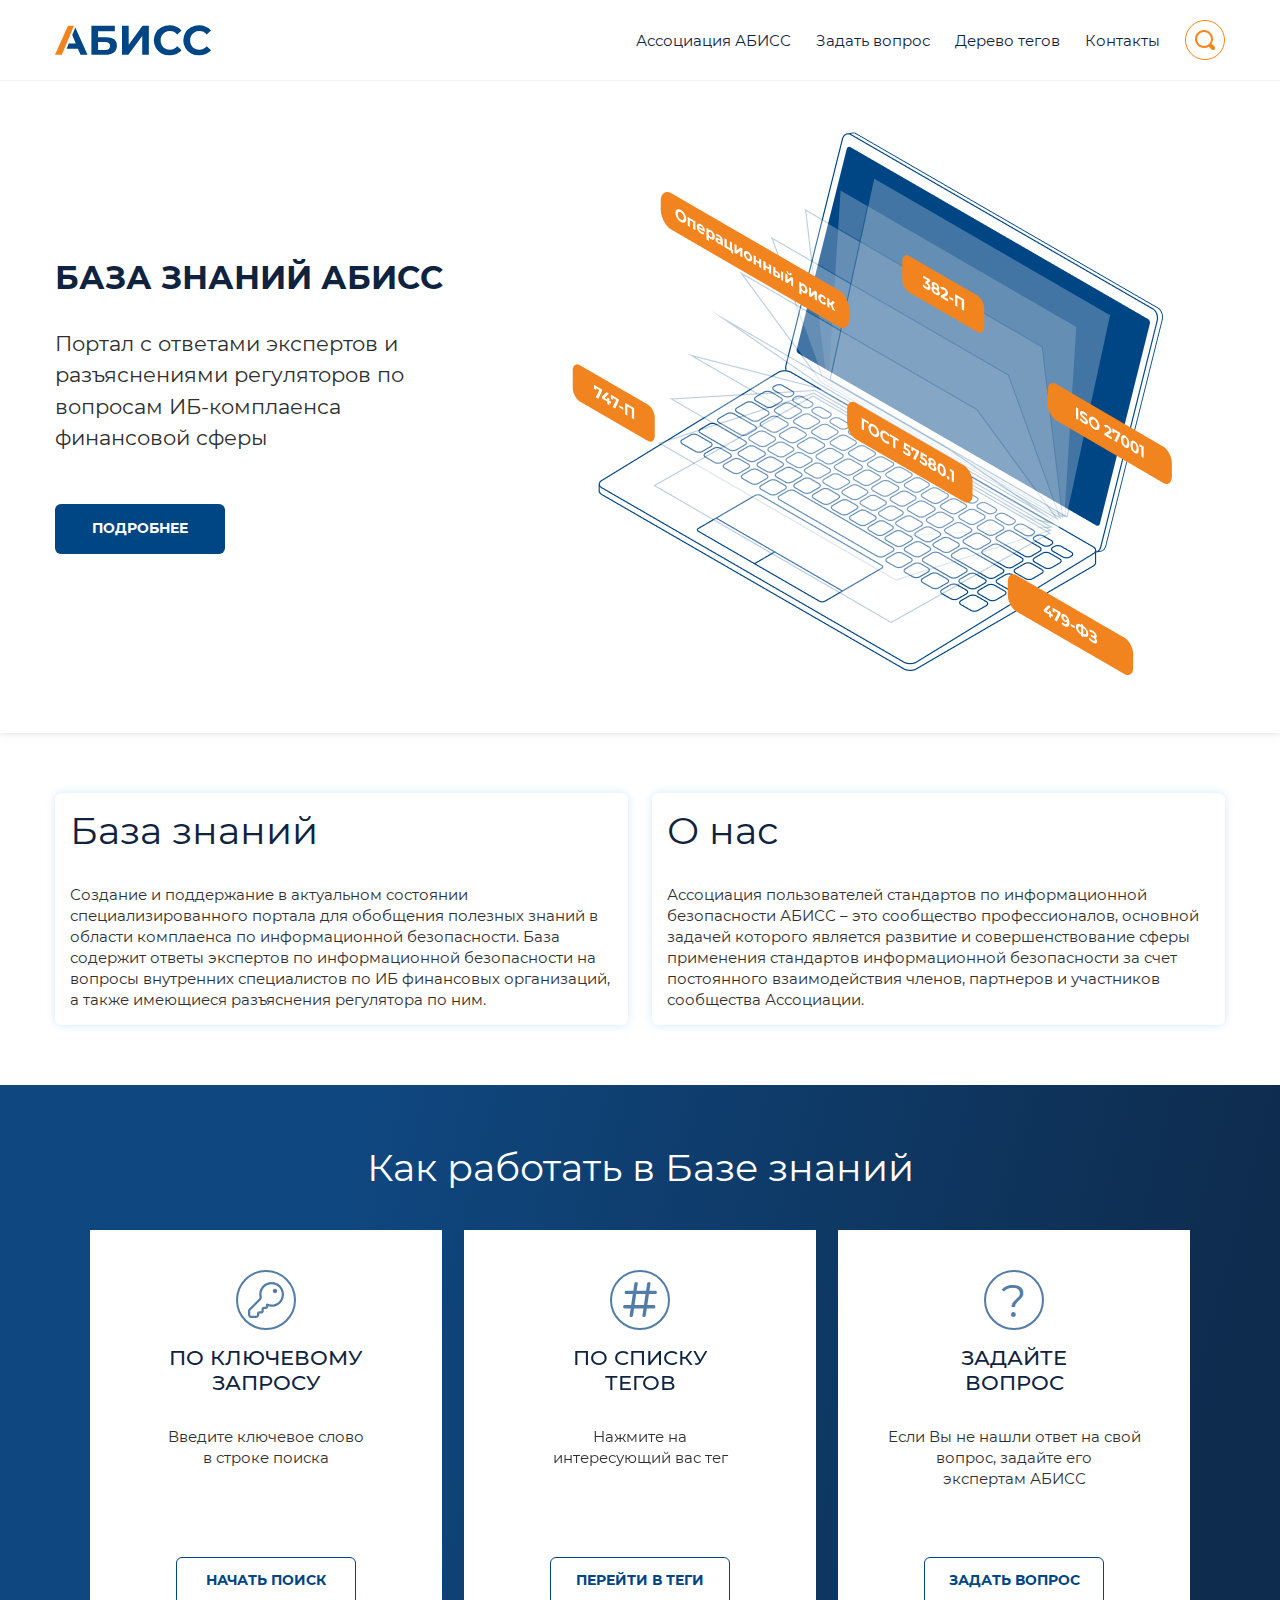
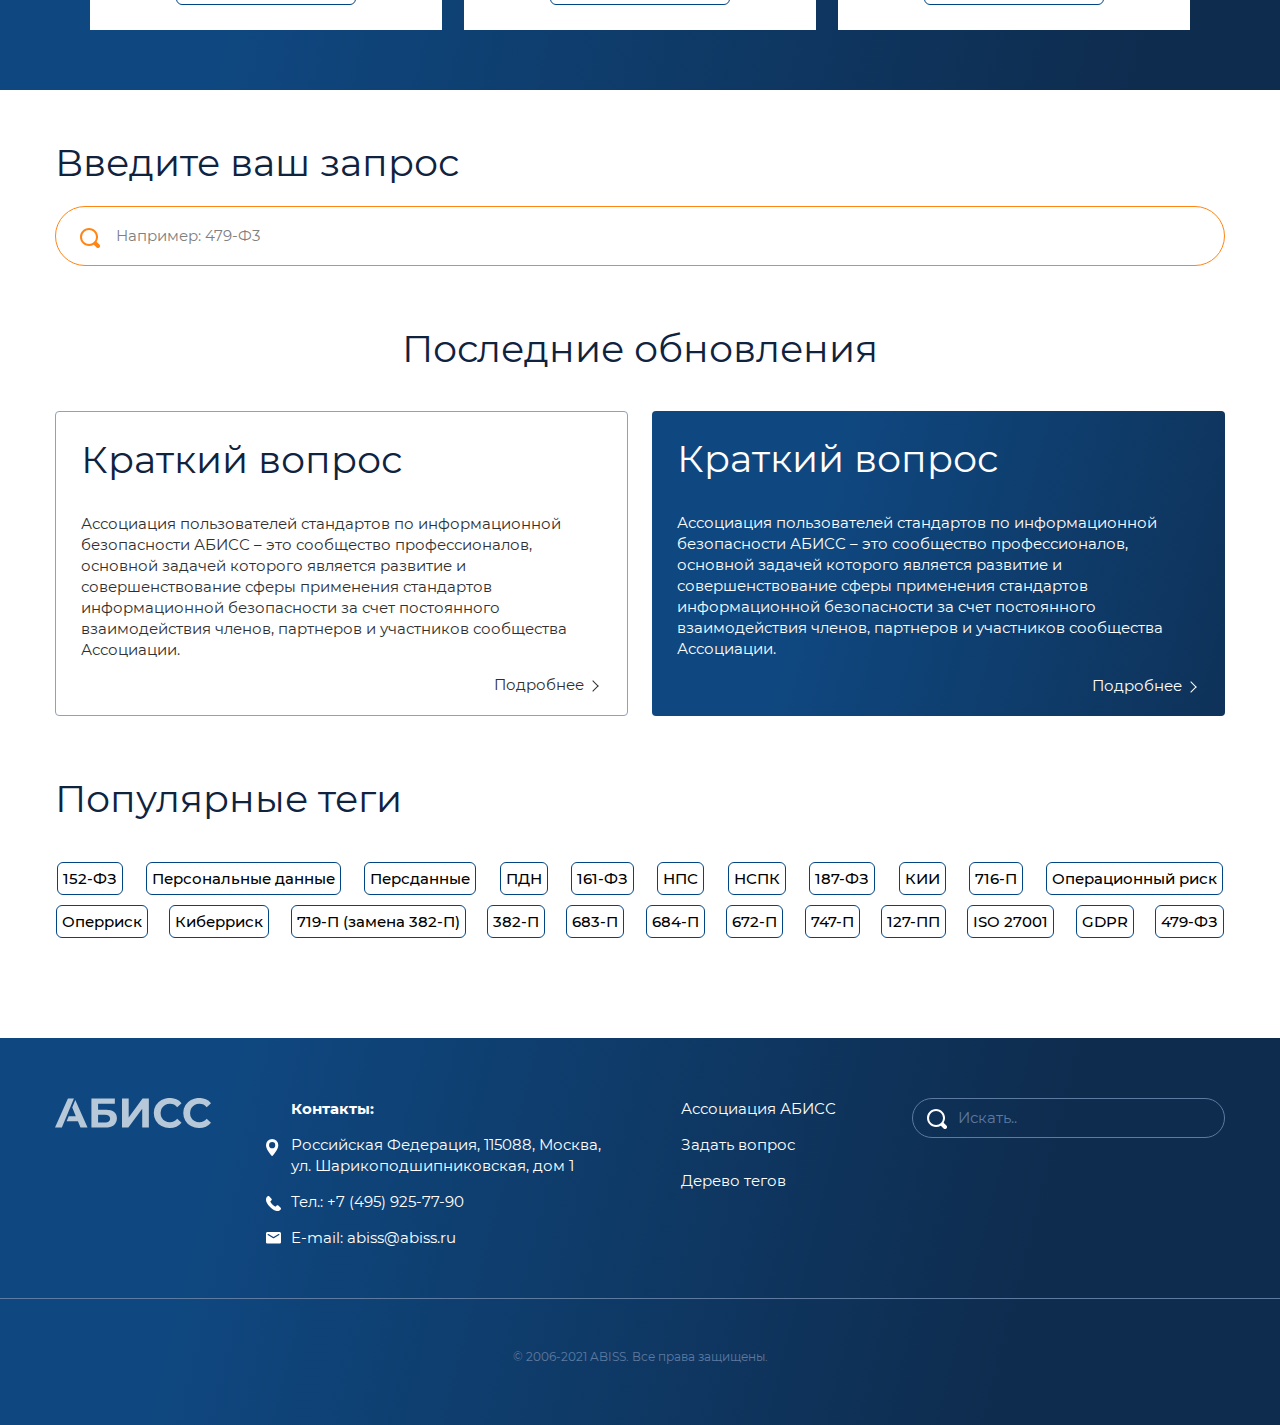
==== commit c1c2d8cd: "last edit" ====
--- a/app/index.html
+++ b/app/index.html
@@ -21,20 +21,22 @@
 			<a href="index.html" class="header__logo">
 				<img src="img/logo.svg" alt="">
 			</a>
-			<div class="header__nav">
-				<div class="search__content--mobile">
-					<form>
-						<input type="text" class="search-inp" placeholder="Искать..">
-						<button class="search--btn"><a href="#"><svg width="20" height="20" fill="none" xmlns="http://www.w3.org/2000/svg"><path d="M9.02 0c4.973 0 9.02 4.046 9.02 9.02a8.965 8.965 0 01-1.387 4.799l2.76 2.76a2.004 2.004 0 11-2.835 2.834l-2.76-2.76a8.966 8.966 0 01-4.798 1.386C4.046 18.04 0 13.993 0 9.02S4.046 0 9.02 0zm0 16.035a7.023 7.023 0 007.015-7.015A7.023 7.023 0 009.02 2.004 7.023 7.023 0 002.004 9.02a7.023 7.023 0 007.016 7.015z" fill="#FF8515"/></a></svg></button>
-					</form>
-				</div>
-				<div class="header__list">
-					<ul>
-						<li><a href="#">Ассоциация АБИСС</a></li>
-						<li><a href="#">Задать вопрос</a></li>
-						<li><a href="#">Дерево тегов</a></li>
-						<li><a href="#">Контакты</a></li>
-					</ul>
+			<div class="header__wrap">
+				<div class="header__nav">
+					<div class="search__content--mobile">
+						<form>
+							<input type="text" class="search-inp" placeholder="Искать..">
+							<button class="search--btn"><a href="#"><svg width="20" height="20" fill="none" xmlns="http://www.w3.org/2000/svg"><path d="M9.02 0c4.973 0 9.02 4.046 9.02 9.02a8.965 8.965 0 01-1.387 4.799l2.76 2.76a2.004 2.004 0 11-2.835 2.834l-2.76-2.76a8.966 8.966 0 01-4.798 1.386C4.046 18.04 0 13.993 0 9.02S4.046 0 9.02 0zm0 16.035a7.023 7.023 0 007.015-7.015A7.023 7.023 0 009.02 2.004 7.023 7.023 0 002.004 9.02a7.023 7.023 0 007.016 7.015z" fill="#FF8515"/></a></svg></button>
+						</form>
+					</div>
+					<div class="header__list">
+						<ul>
+							<li><a href="#">Ассоциация АБИСС</a></li>
+							<li><a href="#">Задать вопрос</a></li>
+							<li><a href="#">Дерево тегов</a></li>
+							<li><a href="#">Контакты</a></li>
+						</ul>
+					</div>
 				</div>
 				<div class="header__search">
 					<div class="search">
@@ -48,10 +50,10 @@
 						</div>
 					</div>
 				</div>
-			</div>
-			<button class="hamburger" type="button">
-				<span class="hamburger__item"></span>
-			</button>
+				<button class="hamburger" type="button">
+					<span class="hamburger__item"></span>
+				</button>
+			</div>
 		</div>
 	</header>
 
@@ -59,8 +61,8 @@
 		<section class="banner">
 			<div class="banner__container container">
 				<div class="banner__block">
-					<h1 class="banner__title h1">База знаний аббис</h1>
-					<p class="banner__text">Портал с ответами экспертов и разъяснениями<br> регуляторов по вопросам ИБ-комплаенса<br> финансовой сферы</p>
+					<h1 class="banner__title h1">База знаний абисс</h1>
+					<p class="banner__text">Портал с ответами экспертов и разъяснениями регуляторов по вопросам ИБ-комплаенса<br> финансовой сферы</p>
 					<button class="btn--more">Подробнее</button>
 				</div>
 				<div class="banner__img">
@@ -96,9 +98,9 @@
 										<path d="M26.25 0C18.56 0 12.5 6.06 12.5 13.75C12.5 14.7425 12.6 15.74 12.805 16.6875C12.95 17.3625 12.785 17.9475 12.45 18.2825L1.1 29.6325C0.751084 29.981 0.474327 30.3949 0.285573 30.8504C0.09682 31.306 -0.000223141 31.7944 3.85269e-07 32.2875V36.25C3.85269e-07 37.2446 0.395089 38.1984 1.09835 38.9016C1.80161 39.6049 2.75544 40 3.75 40H8.75C9.74456 40 10.6984 39.6049 11.4017 38.9016C12.1049 38.1984 12.5 37.2446 12.5 36.25V35H15C15.663 35 16.2989 34.7366 16.7678 34.2678C17.2366 33.7989 17.5 33.163 17.5 32.5V30H20C20.663 30 21.2989 29.7366 21.7678 29.2678C22.2366 28.7989 22.5 28.163 22.5 27.5V27.05C23.7325 27.385 25.0175 27.5 26.25 27.5C33.94 27.5 40 21.44 40 13.75C40 6.06 33.94 0 26.25 0ZM15 13.75C15 7.44 19.94 2.5 26.25 2.5C32.56 2.5 37.5 7.44 37.5 13.75C37.5 20.06 32.56 25 26.25 25C24.6 25 23.0675 24.7625 21.81 24.1325C21.6194 24.037 21.4076 23.9918 21.1946 24.0013C20.9817 24.0107 20.7747 24.0744 20.5933 24.1864C20.4119 24.2984 20.2622 24.4549 20.1584 24.6411C20.0545 24.8272 20 25.0368 20 25.25V27.5H17.5C16.837 27.5 16.2011 27.7634 15.7322 28.2322C15.2634 28.7011 15 29.337 15 30V32.5H12.5C11.837 32.5 11.2011 32.7634 10.7322 33.2322C10.2634 33.7011 10 34.337 10 35V36.25C10 36.5815 9.8683 36.8995 9.63388 37.1339C9.39946 37.3683 9.08152 37.5 8.75 37.5H3.75C3.41848 37.5 3.10054 37.3683 2.86612 37.1339C2.6317 36.8995 2.5 36.5815 2.5 36.25V32.285C2.50007 31.9541 2.63133 31.6368 2.865 31.4025L14.2175 20.05C15.2975 18.97 15.5225 17.44 15.2475 16.16C15.0807 15.3676 14.9978 14.5598 15 13.75V13.75Z" fill="#46464B"/>
 										</svg>
 								</div>
-								<p class="work__subtitle">По ключевым словам в поиске</p>
+								<p class="work__subtitle">По ключевому<br> запросу</p>
 								<p class="work__text">
-									введите ключевое слово<br> в строке поиска
+									Введите ключевое слово<br> в строке поиска
 								</p>
 								<button class="btn btn--swiper">
 									Начать поиск
@@ -111,7 +113,7 @@
 										<path d="M6.7207 31.05C6.4207 31.05 6.1707 30.95 5.9707 30.75C5.7707 30.55 5.68737 30.3 5.7207 30L6.7207 23.45H1.1707C0.83737 23.45 0.570703 23.35 0.370703 23.15C0.170703 22.95 0.0707032 22.6833 0.0707032 22.35V21.65C0.0707032 21.3167 0.170703 21.05 0.370703 20.85C0.570703 20.65 0.83737 20.55 1.1707 20.55H7.1207L8.5707 10.75H2.4707C2.13737 10.75 1.8707 10.65 1.6707 10.45C1.4707 10.25 1.3707 9.98333 1.3707 9.65V8.95C1.3707 8.61667 1.4707 8.35 1.6707 8.15C1.8707 7.95 2.13737 7.85 2.4707 7.85H9.0207L10.0207 1.3C10.0874 1 10.204 0.749999 10.3707 0.549998C10.5707 0.349998 10.8207 0.249998 11.1207 0.249998H12.0207C12.3207 0.249998 12.5707 0.349998 12.7707 0.549998C12.9707 0.749999 13.054 1 13.0207 1.3L12.0207 7.85H20.3707L21.3707 1.3C21.4374 1 21.554 0.749999 21.7207 0.549998C21.9207 0.349998 22.1707 0.249998 22.4707 0.249998H23.3707C23.6707 0.249998 23.9207 0.349998 24.1207 0.549998C24.3207 0.749999 24.404 1 24.3707 1.3L23.3707 7.85H28.8207C29.154 7.85 29.4207 7.95 29.6207 8.15C29.8207 8.35 29.9207 8.61667 29.9207 8.95V9.65C29.9207 9.98333 29.8207 10.25 29.6207 10.45C29.4207 10.65 29.154 10.75 28.8207 10.75H22.9707L21.5207 20.55H27.5207C27.854 20.55 28.1207 20.65 28.3207 20.85C28.5207 21.05 28.6207 21.3167 28.6207 21.65V22.35C28.6207 22.6833 28.5207 22.95 28.3207 23.15C28.1207 23.35 27.854 23.45 27.5207 23.45H21.0707L20.1207 30C20.054 30.3 19.9207 30.55 19.7207 30.75C19.5207 30.95 19.2707 31.05 18.9707 31.05H18.0707C17.7707 31.05 17.5207 30.95 17.3207 30.75C17.1207 30.55 17.0374 30.3 17.0707 30L18.0707 23.45H9.7207L8.7707 30C8.70404 30.3 8.5707 30.55 8.3707 30.75C8.1707 30.95 7.9207 31.05 7.6207 31.05H6.7207ZM10.1707 20.55H18.4707L19.9207 10.75H11.6207L10.1707 20.55Z" fill="#46464B"/>
 										</svg>
 								</div>
-								<p class="work__subtitle">По списку тегов</p>
+								<p class="work__subtitle">По списку<br> тегов</p>
 								<p class="work__text">
 									Нажмите на<br> интересующий вас тег
 								</p>
@@ -121,18 +123,10 @@
 							</div>
 
 							<div class="swiper-slide work__slide">
-								<div class="work__svg work__svg_more">
-									<svg width="50" height="50" viewBox="0 0 50 50" fill="none" xmlns="http://www.w3.org/2000/svg">
-										<path d="M25 42C15.6 42 8 34.4 8 25C8 15.6 15.6 8 25 8C34.4 8 42 15.6 42 25C42 34.4 34.4 42 25 42ZM25 10C16.7 10 10 16.7 10 25C10 33.3 16.7 40 25 40C33.3 40 40 33.3 40 25C40 16.7 33.3 10 25 10Z" fill="#F1841F"/>
-										<mask id="path-2-outside-1_13_3941" maskUnits="userSpaceOnUse" x="18.3999" y="15.1001" width="13" height="20" fill="black">
-										<rect fill="white" x="18.3999" y="15.1001" width="13" height="20"/>
-										<path d="M19.7999 19.6001C20.0999 18.8001 20.3999 18.2001 20.9999 17.7001C21.4999 17.2001 22.0999 16.8001 22.8999 16.5001C23.6999 16.2001 24.4999 16.1001 25.3999 16.1001C26.0999 16.1001 26.7999 16.2001 27.3999 16.4001C27.9999 16.6001 28.5999 16.9001 29.0999 17.3001C29.5999 17.7001 29.9999 18.2001 30.1999 18.8001C30.4999 19.4001 30.5999 20.1001 30.5999 20.8001C30.5999 21.8001 30.3999 22.6001 29.9999 23.3001C29.5999 24.0001 28.9999 24.6001 28.3999 25.3001L27.0999 26.6001C26.7999 26.9001 26.4999 27.2001 26.3999 27.5001C26.1999 27.8001 26.0999 28.2001 26.0999 28.6001C25.9999 29.0001 25.9999 29.3001 25.9999 30.1001H24.3999C24.3999 29.3001 24.3999 29.0001 24.4999 28.4001C24.5999 27.9001 24.7999 27.4001 24.9999 26.9001C25.1999 26.5001 25.4999 26.1001 25.8999 25.7001C26.2999 25.3001 26.7999 24.9001 27.2999 24.3001C27.7999 23.8001 28.1999 23.3001 28.4999 22.8001C28.7999 22.3001 28.9999 21.6001 28.9999 21.0001C28.9999 20.5001 28.8999 20.0001 28.6999 19.6001C28.4999 19.2001 28.1999 18.8001 27.8999 18.5001C27.5999 18.2001 27.1999 18.0001 26.6999 17.8001C26.1999 17.6001 25.7999 17.5001 25.2999 17.5001C24.5999 17.5001 23.9999 17.6001 23.4999 17.9001C22.9999 18.1001 22.4999 18.5001 22.1999 18.9001C21.8999 19.3001 21.5999 19.8001 21.3999 20.4001C21.1999 21.0001 20.9999 21.3001 20.9999 22.0001H19.3999C19.3999 21.1001 19.4999 20.4001 19.7999 19.6001ZM25.9999 32.0001V34.0001H23.9999V32.0001H25.9999Z"/>
-										</mask>
-										<path d="M19.7999 19.6001C20.0999 18.8001 20.3999 18.2001 20.9999 17.7001C21.4999 17.2001 22.0999 16.8001 22.8999 16.5001C23.6999 16.2001 24.4999 16.1001 25.3999 16.1001C26.0999 16.1001 26.7999 16.2001 27.3999 16.4001C27.9999 16.6001 28.5999 16.9001 29.0999 17.3001C29.5999 17.7001 29.9999 18.2001 30.1999 18.8001C30.4999 19.4001 30.5999 20.1001 30.5999 20.8001C30.5999 21.8001 30.3999 22.6001 29.9999 23.3001C29.5999 24.0001 28.9999 24.6001 28.3999 25.3001L27.0999 26.6001C26.7999 26.9001 26.4999 27.2001 26.3999 27.5001C26.1999 27.8001 26.0999 28.2001 26.0999 28.6001C25.9999 29.0001 25.9999 29.3001 25.9999 30.1001H24.3999C24.3999 29.3001 24.3999 29.0001 24.4999 28.4001C24.5999 27.9001 24.7999 27.4001 24.9999 26.9001C25.1999 26.5001 25.4999 26.1001 25.8999 25.7001C26.2999 25.3001 26.7999 24.9001 27.2999 24.3001C27.7999 23.8001 28.1999 23.3001 28.4999 22.8001C28.7999 22.3001 28.9999 21.6001 28.9999 21.0001C28.9999 20.5001 28.8999 20.0001 28.6999 19.6001C28.4999 19.2001 28.1999 18.8001 27.8999 18.5001C27.5999 18.2001 27.1999 18.0001 26.6999 17.8001C26.1999 17.6001 25.7999 17.5001 25.2999 17.5001C24.5999 17.5001 23.9999 17.6001 23.4999 17.9001C22.9999 18.1001 22.4999 18.5001 22.1999 18.9001C21.8999 19.3001 21.5999 19.8001 21.3999 20.4001C21.1999 21.0001 20.9999 21.3001 20.9999 22.0001H19.3999C19.3999 21.1001 19.4999 20.4001 19.7999 19.6001ZM25.9999 32.0001V34.0001H23.9999V32.0001H25.9999Z" fill="#F1841F"/>
-										<path d="M20.9999 17.7001L21.32 18.0842L21.3374 18.0697L21.3535 18.0537L20.9999 17.7001ZM30.1999 18.8001L29.7256 18.9582L29.7368 18.9919L29.7527 19.0237L30.1999 18.8001ZM28.3999 25.3001L28.7535 25.6536L28.767 25.6401L28.7795 25.6255L28.3999 25.3001ZM27.0999 26.6001L27.4535 26.9537V26.9537L27.0999 26.6001ZM26.3999 27.5001L26.8159 27.7774L26.8531 27.7217L26.8742 27.6582L26.3999 27.5001ZM26.0999 28.6001L26.585 28.7214L26.5999 28.6617V28.6001H26.0999ZM25.9999 30.1001V30.6001H26.4999V30.1001H25.9999ZM24.3999 30.1001H23.8999V30.6001H24.3999V30.1001ZM24.4999 28.4001L24.0096 28.302L24.008 28.3099L24.0067 28.3179L24.4999 28.4001ZM24.9999 26.9001L24.5527 26.6765L24.5434 26.6951L24.5357 26.7144L24.9999 26.9001ZM27.2999 24.3001L26.9463 23.9465L26.9303 23.9626L26.9158 23.98L27.2999 24.3001ZM23.4999 17.9001L23.6856 18.3643L23.7228 18.3495L23.7572 18.3288L23.4999 17.9001ZM20.9999 22.0001V22.5001H21.4999V22.0001H20.9999ZM19.3999 22.0001H18.8999V22.5001H19.3999V22.0001ZM25.9999 32.0001H26.4999V31.5001H25.9999V32.0001ZM25.9999 34.0001V34.5001H26.4999V34.0001H25.9999ZM23.9999 34.0001H23.4999V34.5001H23.9999V34.0001ZM23.9999 32.0001V31.5001H23.4999V32.0001H23.9999ZM20.2681 19.7757C20.559 18.9999 20.8214 18.4997 21.32 18.0842L20.6798 17.316C19.9784 17.9005 19.6408 18.6003 19.3317 19.4245L20.2681 19.7757ZM21.3535 18.0537C21.8017 17.6054 22.3405 17.2439 23.0755 16.9683L22.7243 16.0319C21.8593 16.3563 21.1981 16.7947 20.6463 17.3465L21.3535 18.0537ZM23.0755 16.9683C23.8024 16.6957 24.5386 16.6001 25.3999 16.6001V15.6001C24.4612 15.6001 23.5974 15.7045 22.7243 16.0319L23.0755 16.9683ZM25.3999 16.6001C26.0559 16.6001 26.7012 16.6943 27.2418 16.8744L27.558 15.9258C26.8986 15.7059 26.1439 15.6001 25.3999 15.6001V16.6001ZM27.2418 16.8744C27.7975 17.0597 28.3423 17.3344 28.7876 17.6905L29.4123 16.9097C28.8575 16.4658 28.2023 16.1405 27.558 15.9258L27.2418 16.8744ZM28.7876 17.6905C29.2322 18.0462 29.5632 18.4711 29.7256 18.9582L30.6742 18.642C30.4366 17.9291 29.9676 17.354 29.4123 16.9097L28.7876 17.6905ZM29.7527 19.0237C30.0046 19.5275 30.0999 20.1409 30.0999 20.8001H31.0999C31.0999 20.0593 30.9952 19.2727 30.6471 18.5765L29.7527 19.0237ZM30.0999 20.8001C30.0999 21.7287 29.9155 22.4401 29.5658 23.052L30.434 23.5482C30.8843 22.7601 31.0999 21.8715 31.0999 20.8001H30.0999ZM29.5658 23.052C29.1971 23.6971 28.6561 24.2329 28.0203 24.9747L28.7795 25.6255C29.3437 24.9672 30.0027 24.303 30.434 23.5482L29.5658 23.052ZM28.0463 24.9465L26.7463 26.2465L27.4535 26.9537L28.7535 25.6536L28.0463 24.9465ZM26.7463 26.2465C26.6 26.3929 26.433 26.5593 26.2908 26.73C26.1507 26.8982 26.0046 27.1048 25.9256 27.342L26.8742 27.6582C26.8952 27.5954 26.9491 27.502 27.059 27.3702C27.1668 27.2409 27.2998 27.1073 27.4535 26.9537L26.7463 26.2465ZM25.9839 27.2227C25.7169 27.6232 25.5999 28.1259 25.5999 28.6001H26.5999C26.5999 28.2743 26.6829 27.977 26.8159 27.7774L25.9839 27.2227ZM25.6148 28.4788C25.497 28.9502 25.4999 29.3164 25.4999 30.1001H26.4999C26.4999 29.2838 26.5028 29.05 26.585 28.7214L25.6148 28.4788ZM25.9999 29.6001H24.3999V30.6001H25.9999V29.6001ZM24.8999 30.1001C24.8999 29.3015 24.9005 29.0379 24.9931 28.4823L24.0067 28.3179C23.8993 28.9623 23.8999 29.2987 23.8999 30.1001H24.8999ZM24.9902 28.4982C25.0796 28.0513 25.2605 27.5948 25.4641 27.0858L24.5357 26.7144C24.3393 27.2054 24.1202 27.7489 24.0096 28.302L24.9902 28.4982ZM25.4471 27.1237C25.6177 26.7826 25.8819 26.4252 26.2535 26.0537L25.5463 25.3465C25.1179 25.775 24.7821 26.2176 24.5527 26.6765L25.4471 27.1237ZM26.2535 26.0537C26.6028 25.7043 27.1681 25.2393 27.684 24.6202L26.9158 23.98C26.4317 24.5609 25.997 24.8959 25.5463 25.3465L26.2535 26.0537ZM27.6535 24.6537C28.1765 24.1306 28.6037 23.5989 28.9286 23.0573L28.0712 22.5428C27.7961 23.0013 27.4233 23.4696 26.9463 23.9465L27.6535 24.6537ZM28.9286 23.0573C29.2743 22.4813 29.4999 21.6926 29.4999 21.0001H28.4999C28.4999 21.5075 28.3255 22.1189 28.0712 22.5428L28.9286 23.0573ZM29.4999 21.0001C29.4999 20.44 29.3889 19.8601 29.1471 19.3765L28.2527 19.8237C28.4109 20.1401 28.4999 20.5602 28.4999 21.0001H29.4999ZM29.1471 19.3765C28.9207 18.9236 28.5874 18.4805 28.2535 18.1465L27.5463 18.8537C27.8124 19.1197 28.0791 19.4766 28.2527 19.8237L29.1471 19.3765ZM28.2535 18.1465C27.8775 17.7706 27.3963 17.5401 26.8856 17.3359L26.5142 18.2643C27.0035 18.4601 27.3223 18.6296 27.5463 18.8537L28.2535 18.1465ZM26.8856 17.3359C26.3458 17.1199 25.8814 17.0001 25.2999 17.0001V18.0001C25.7184 18.0001 26.054 18.0803 26.5142 18.2643L26.8856 17.3359ZM25.2999 17.0001C24.5593 17.0001 23.8543 17.1044 23.2427 17.4714L23.7572 18.3288C24.1455 18.0958 24.6405 18.0001 25.2999 18.0001V17.0001ZM23.3142 17.4359C22.7245 17.6717 22.1519 18.1307 21.7999 18.6001L22.5999 19.2001C22.8479 18.8695 23.2753 18.5285 23.6856 18.3643L23.3142 17.4359ZM21.7999 18.6001C21.4764 19.0315 21.1466 19.5789 20.9256 20.242L21.8742 20.5582C22.0532 20.0213 22.3234 19.5687 22.5999 19.2001L21.7999 18.6001ZM20.9256 20.242C20.7532 20.7589 20.4999 21.1924 20.4999 22.0001H21.4999C21.4999 21.4078 21.6466 21.2412 21.8742 20.5582L20.9256 20.242ZM20.9999 21.5001H19.3999V22.5001H20.9999V21.5001ZM19.8999 22.0001C19.8999 21.1462 19.9935 20.5078 20.2681 19.7757L19.3317 19.4245C19.0063 20.2924 18.8999 21.054 18.8999 22.0001H19.8999ZM25.4999 32.0001V34.0001H26.4999V32.0001H25.4999ZM25.9999 33.5001H23.9999V34.5001H25.9999V33.5001ZM24.4999 34.0001V32.0001H23.4999V34.0001H24.4999ZM23.9999 32.5001H25.9999V31.5001H23.9999V32.5001Z" fill="#F1841F" mask="url(#path-2-outside-1_13_3941)"/>
-										</svg>
+								<div class="work__svg">
+									?
 								</div>
-								<p class="work__subtitle">Задайте вопрос</p>
+								<p class="work__subtitle">Задайте<br> вопрос</p>
 								<p class="work__text">
 									Если Вы не нашли ответ на свой<br> вопрос, задайте его<br> экспертам АБИСС
 								</p>
@@ -151,9 +145,10 @@
 
 		<section class="allsearch">
 			<div class="container">
+				<h2 class="allsearch__title h2">Введите ваш запрос</h2>
 				<form>
 					<input type="text" class="" placeholder="Например: 479-Ф3">
-					<button><p>Искать</p><a href="#"><svg width="20" height="20" fill="none" xmlns="http://www.w3.org/2000/svg"><path d="M9.02 0c4.973 0 9.02 4.046 9.02 9.02a8.965 8.965 0 01-1.387 4.799l2.76 2.76a2.004 2.004 0 11-2.835 2.834l-2.76-2.76a8.966 8.966 0 01-4.798 1.386C4.046 18.04 0 13.993 0 9.02S4.046 0 9.02 0zm0 16.035a7.023 7.023 0 007.015-7.015A7.023 7.023 0 009.02 2.004 7.023 7.023 0 002.004 9.02a7.023 7.023 0 007.016 7.015z" fill="#FF8515"/></a></svg></button>
+					<button><a href="#"><svg width="20" height="20" fill="none" xmlns="http://www.w3.org/2000/svg"><path d="M9.02 0c4.973 0 9.02 4.046 9.02 9.02a8.965 8.965 0 01-1.387 4.799l2.76 2.76a2.004 2.004 0 11-2.835 2.834l-2.76-2.76a8.966 8.966 0 01-4.798 1.386C4.046 18.04 0 13.993 0 9.02S4.046 0 9.02 0zm0 16.035a7.023 7.023 0 007.015-7.015A7.023 7.023 0 009.02 2.004 7.023 7.023 0 002.004 9.02a7.023 7.023 0 007.016 7.015z" fill="#FF8515"/></a></svg></button>
 				</form>
 			</div>
 		</section>
@@ -165,14 +160,12 @@
 					<div class="update__block">
 						<h2 class="update__subtitle h2">Краткий вопрос</h2>
 						<p class="update__text">Ассоциация пользователей стандартов по информационной безопасности АБИСС – это сообщество профессионалов, основной задачей которого является развитие и совершенствование сферы применения стандартов информационной безопасности за счет постоянного взаимодействия членов, партнеров и участников сообщества Ассоциации.</p>
-						<a href="#" class="update__more">Подробнее</a>
-						<button class="btn--update">Все новости</button>
-					</div>
-					<div class="update__block update__block--another">
+						<a href="#" class="update__more">Подробнее<span class="update__arrow"></span></a>
+					</div>
+					<div class="update__block update__block--white">
 						<h2 class="update__subtitle h2">Краткий вопрос</h2>
 						<p class="update__text">Ассоциация пользователей стандартов по информационной безопасности АБИСС – это сообщество профессионалов, основной задачей которого является развитие и совершенствование сферы применения стандартов информационной безопасности за счет постоянного взаимодействия членов, партнеров и участников сообщества Ассоциации.</p>
-						<a href="#" class="update__more">Подробнее</a>
-						<button class="btn--update">Все мероприятия</button>
+						<a href="#" class="update__more">Подробнее<span class="update__arrow update__arrow--white"></span></a>
 					</div>
 				</div>
 			</div>
--- a/app/css/app.min.css
+++ b/app/css/app.min.css
@@ -1 +1 @@
-*,::after,::before{-webkit-box-sizing:border-box;box-sizing:border-box}html{font-family:sans-serif;line-height:1.15;-webkit-text-size-adjust:100%;-webkit-tap-highlight-color:transparent}article,aside,figcaption,figure,footer,header,hgroup,main,nav,section{display:block}body{margin:0;font-family:-apple-system,BlinkMacSystemFont,"Segoe UI",Roboto,"Helvetica Neue",Arial,"Noto Sans","Liberation Sans",sans-serif,"Apple Color Emoji","Segoe UI Emoji","Segoe UI Symbol","Noto Color Emoji";font-size:1rem;font-weight:400;line-height:1.5;color:#212529;text-align:left;background-color:#fff}[tabindex="-1"]:focus:not(:focus-visible){outline:0!important}hr{-webkit-box-sizing:content-box;box-sizing:content-box;height:0;overflow:visible}h1,h2,h3,h4,h5,h6{margin-top:0;margin-bottom:.5rem}p{margin-top:0;margin-bottom:1rem}abbr[data-original-title],abbr[title]{text-decoration:underline;-webkit-text-decoration:underline dotted;text-decoration:underline dotted;cursor:help;border-bottom:0;-webkit-text-decoration-skip-ink:none;text-decoration-skip-ink:none}address{margin-bottom:1rem;font-style:normal;line-height:inherit}dl,ol,ul{margin-top:0;margin-bottom:1rem}ol ol,ol ul,ul ol,ul ul{margin-bottom:0}dt{font-weight:700}dd{margin-bottom:.5rem;margin-left:0}blockquote{margin:0 0 1rem}b,strong{font-weight:bolder}small{font-size:80%}sub,sup{position:relative;font-size:75%;line-height:0;vertical-align:baseline}sub{bottom:-.25em}sup{top:-.5em}a{color:#007bff;text-decoration:none;background-color:transparent}a:hover{color:#0056b3;text-decoration:underline}a:not([href]):not([class]){color:inherit;text-decoration:none}a:not([href]):not([class]):hover{color:inherit;text-decoration:none}code,kbd,pre,samp{font-family:SFMono-Regular,Menlo,Monaco,Consolas,"Liberation Mono","Courier New",monospace;font-size:1em}pre{margin-top:0;margin-bottom:1rem;overflow:auto;-ms-overflow-style:scrollbar}figure{margin:0 0 1rem}img{vertical-align:middle;border-style:none}svg{overflow:hidden;vertical-align:middle}table{border-collapse:collapse}caption{padding-top:.75rem;padding-bottom:.75rem;color:#6c757d;text-align:left;caption-side:bottom}th{text-align:inherit;text-align:-webkit-match-parent}label{display:inline-block;margin-bottom:.5rem}button{border-radius:0}button:focus:not(:focus-visible){outline:0}button,input,optgroup,select,textarea{margin:0;font-family:inherit;font-size:inherit;line-height:inherit}button,input{overflow:visible}button,select{text-transform:none}[role=button]{cursor:pointer}select{word-wrap:normal}[type=button],[type=reset],[type=submit],button{-webkit-appearance:button}[type=button]:not(:disabled),[type=reset]:not(:disabled),[type=submit]:not(:disabled),button:not(:disabled){cursor:pointer}[type=button]::-moz-focus-inner,[type=reset]::-moz-focus-inner,[type=submit]::-moz-focus-inner,button::-moz-focus-inner{padding:0;border-style:none}input[type=checkbox],input[type=radio]{-webkit-box-sizing:border-box;box-sizing:border-box;padding:0}textarea{overflow:auto;resize:vertical}fieldset{min-width:0;padding:0;margin:0;border:0}legend{display:block;width:100%;max-width:100%;padding:0;margin-bottom:.5rem;font-size:1.5rem;line-height:inherit;color:inherit;white-space:normal}progress{vertical-align:baseline}[type=number]::-webkit-inner-spin-button,[type=number]::-webkit-outer-spin-button{height:auto}[type=search]{outline-offset:-2px;-webkit-appearance:none}[type=search]::-webkit-search-decoration{-webkit-appearance:none}::-webkit-file-upload-button{font:inherit;-webkit-appearance:button}output{display:inline-block}summary{display:list-item;cursor:pointer}template{display:none}[hidden]{display:none!important}@font-face{font-family:swiper-icons;src:url("data:application/font-woff;charset=utf-8;base64, [base64]//wADZ2x5ZgAAAywAAADMAAAD2MHtryVoZWFkAAABbAAAADAAAAA2E2+eoWhoZWEAAAGcAAAAHwAAACQC9gDzaG10eAAAAigAAAAZAAAArgJkABFsb2NhAAAC0AAAAFoAAABaFQAUGG1heHAAAAG8AAAAHwAAACAAcABAbmFtZQAAA/gAAAE5AAACXvFdBwlwb3N0AAAFNAAAAGIAAACE5s74hXjaY2BkYGAAYpf5Hu/j+W2+MnAzMYDAzaX6QjD6/4//Bxj5GA8AuRwMYGkAPywL13jaY2BkYGA88P8Agx4j+/8fQDYfA1AEBWgDAIB2BOoAeNpjYGRgYNBh4GdgYgABEMnIABJzYNADCQAACWgAsQB42mNgYfzCOIGBlYGB0YcxjYGBwR1Kf2WQZGhhYGBiYGVmgAFGBiQQkOaawtDAoMBQxXjg/wEGPcYDDA4wNUA2CCgwsAAAO4EL6gAAeNpj2M0gyAACqxgGNWBkZ2D4/wMA+xkDdgAAAHjaY2BgYGaAYBkGRgYQiAHyGMF8FgYHIM3DwMHABGQrMOgyWDLEM1T9/w8UBfEMgLzE////P/5//f/V/xv+r4eaAAeMbAxwIUYmIMHEgKYAYjUcsDAwsLKxc3BycfPw8jEQA/[base64]/uznmfPFBNODM2K7MTQ45YEAZqGP81AmGGcF3iPqOop0r1SPTaTbVkfUe4HXj97wYE+yNwWYxwWu4v1ugWHgo3S1XdZEVqWM7ET0cfnLGxWfkgR42o2PvWrDMBSFj/IHLaF0zKjRgdiVMwScNRAoWUoH78Y2icB/yIY09An6AH2Bdu/UB+yxopYshQiEvnvu0dURgDt8QeC8PDw7Fpji3fEA4z/PEJ6YOB5hKh4dj3EvXhxPqH/SKUY3rJ7srZ4FZnh1PMAtPhwP6fl2PMJMPDgeQ4rY8YT6Gzao0eAEA409DuggmTnFnOcSCiEiLMgxCiTI6Cq5DZUd3Qmp10vO0LaLTd2cjN4fOumlc7lUYbSQcZFkutRG7g6JKZKy0RmdLY680CDnEJ+UMkpFFe1RN7nxdVpXrC4aTtnaurOnYercZg2YVmLN/d/gczfEimrE/fs/bOuq29Zmn8tloORaXgZgGa78yO9/cnXm2BpaGvq25Dv9S4E9+5SIc9PqupJKhYFSSl47+Qcr1mYNAAAAeNptw0cKwkAAAMDZJA8Q7OUJvkLsPfZ6zFVERPy8qHh2YER+3i/BP83vIBLLySsoKimrqKqpa2hp6+jq6RsYGhmbmJqZSy0sraxtbO3sHRydnEMU4uR6yx7JJXveP7WrDycAAAAAAAH//wACeNpjYGRgYOABYhkgZgJCZgZNBkYGLQZtIJsFLMYAAAw3ALgAeNolizEKgDAQBCchRbC2sFER0YD6qVQiBCv/H9ezGI6Z5XBAw8CBK/m5iQQVauVbXLnOrMZv2oLdKFa8Pjuru2hJzGabmOSLzNMzvutpB3N42mNgZGBg4GKQYzBhYMxJLMlj4GBgAYow/P/PAJJhLM6sSoWKfWCAAwDAjgbRAAB42mNgYGBkAIIbCZo5IPrmUn0hGA0AO8EFTQAA") format("woff");font-weight:400;font-style:normal}:root{--swiper-theme-color:#007aff}.swiper-container{margin-left:auto;margin-right:auto;position:relative;overflow:hidden;list-style:none;padding:0;z-index:1}.swiper-container-vertical>.swiper-wrapper{-webkit-box-orient:vertical;-webkit-box-direction:normal;-ms-flex-direction:column;flex-direction:column}.swiper-wrapper{position:relative;width:100%;height:100%;z-index:1;display:-webkit-box;display:-ms-flexbox;display:flex;-webkit-transition-property:-webkit-transform;transition-property:-webkit-transform;-o-transition-property:transform;transition-property:transform;transition-property:transform,-webkit-transform;-webkit-box-sizing:content-box;box-sizing:content-box}.swiper-container-android .swiper-slide,.swiper-wrapper{-webkit-transform:translate3d(0,0,0);transform:translate3d(0,0,0)}.swiper-container-multirow>.swiper-wrapper{-ms-flex-wrap:wrap;flex-wrap:wrap}.swiper-container-multirow-column>.swiper-wrapper{-ms-flex-wrap:wrap;flex-wrap:wrap;-webkit-box-orient:vertical;-webkit-box-direction:normal;-ms-flex-direction:column;flex-direction:column}.swiper-container-free-mode>.swiper-wrapper{-webkit-transition-timing-function:ease-out;-o-transition-timing-function:ease-out;transition-timing-function:ease-out;margin:0 auto}.swiper-container-pointer-events{-ms-touch-action:pan-y;touch-action:pan-y}.swiper-container-pointer-events.swiper-container-vertical{-ms-touch-action:pan-x;touch-action:pan-x}.swiper-slide{-ms-flex-negative:0;flex-shrink:0;width:100%;height:100%;position:relative;-webkit-transition-property:-webkit-transform;transition-property:-webkit-transform;-o-transition-property:transform;transition-property:transform;transition-property:transform,-webkit-transform}.swiper-slide-invisible-blank{visibility:hidden}.swiper-container-autoheight,.swiper-container-autoheight .swiper-slide{height:auto}.swiper-container-autoheight .swiper-wrapper{-webkit-box-align:start;-ms-flex-align:start;align-items:flex-start;-webkit-transition-property:height,-webkit-transform;transition-property:height,-webkit-transform;-o-transition-property:transform,height;transition-property:transform,height;transition-property:transform,height,-webkit-transform}.swiper-container-3d{-webkit-perspective:1200px;perspective:1200px}.swiper-container-3d .swiper-cube-shadow,.swiper-container-3d .swiper-slide,.swiper-container-3d .swiper-slide-shadow-bottom,.swiper-container-3d .swiper-slide-shadow-left,.swiper-container-3d .swiper-slide-shadow-right,.swiper-container-3d .swiper-slide-shadow-top,.swiper-container-3d .swiper-wrapper{-webkit-transform-style:preserve-3d;transform-style:preserve-3d}.swiper-container-3d .swiper-slide-shadow-bottom,.swiper-container-3d .swiper-slide-shadow-left,.swiper-container-3d .swiper-slide-shadow-right,.swiper-container-3d .swiper-slide-shadow-top{position:absolute;left:0;top:0;width:100%;height:100%;pointer-events:none;z-index:10}.swiper-container-3d .swiper-slide-shadow-left{background-image:-webkit-gradient(linear,right top,left top,from(rgba(0,0,0,.5)),to(rgba(0,0,0,0)));background-image:-o-linear-gradient(right,rgba(0,0,0,.5),rgba(0,0,0,0));background-image:linear-gradient(to left,rgba(0,0,0,.5),rgba(0,0,0,0))}.swiper-container-3d .swiper-slide-shadow-right{background-image:-webkit-gradient(linear,left top,right top,from(rgba(0,0,0,.5)),to(rgba(0,0,0,0)));background-image:-o-linear-gradient(left,rgba(0,0,0,.5),rgba(0,0,0,0));background-image:linear-gradient(to right,rgba(0,0,0,.5),rgba(0,0,0,0))}.swiper-container-3d .swiper-slide-shadow-top{background-image:-webkit-gradient(linear,left bottom,left top,from(rgba(0,0,0,.5)),to(rgba(0,0,0,0)));background-image:-o-linear-gradient(bottom,rgba(0,0,0,.5),rgba(0,0,0,0));background-image:linear-gradient(to top,rgba(0,0,0,.5),rgba(0,0,0,0))}.swiper-container-3d .swiper-slide-shadow-bottom{background-image:-webkit-gradient(linear,left top,left bottom,from(rgba(0,0,0,.5)),to(rgba(0,0,0,0)));background-image:-o-linear-gradient(top,rgba(0,0,0,.5),rgba(0,0,0,0));background-image:linear-gradient(to bottom,rgba(0,0,0,.5),rgba(0,0,0,0))}.swiper-container-css-mode>.swiper-wrapper{overflow:auto;scrollbar-width:none;-ms-overflow-style:none}.swiper-container-css-mode>.swiper-wrapper::-webkit-scrollbar{display:none}.swiper-container-css-mode>.swiper-wrapper>.swiper-slide{scroll-snap-align:start start}.swiper-container-horizontal.swiper-container-css-mode>.swiper-wrapper{-webkit-scroll-snap-type:x mandatory;-ms-scroll-snap-type:x mandatory;scroll-snap-type:x mandatory}.swiper-container-vertical.swiper-container-css-mode>.swiper-wrapper{-webkit-scroll-snap-type:y mandatory;-ms-scroll-snap-type:y mandatory;scroll-snap-type:y mandatory}.form{position:relative}.form::after,.form::before{content:'';position:absolute;top:0;left:0}@font-face{font-family:Montserrat;font-style:normal;font-weight:400;src:url(../fonts/Montserrat-Regular.woff2) format("woff2");font-display:swap}@font-face{font-family:Montserrat;font-style:normal;font-weight:500;src:url(../fonts/Montserrat-Medium.woff2) format("woff2");font-display:swap}@font-face{font-family:Montserrat;font-style:normal;font-weight:700;src:url(../fonts/Montserrat-Bold.woff2) format("woff2");font-display:swap}body{overflow-x:hidden;position:relative;min-width:320px;font-family:Montserrat,sans-serif;font-size:15px;color:#2f2f2f;line-height:1.4;font-weight:400;min-height:100vh;display:-webkit-box;display:-ms-flexbox;display:flex;-webkit-box-orient:vertical;-webkit-box-direction:normal;-ms-flex-direction:column;flex-direction:column;-webkit-box-pack:justify;-ms-flex-pack:justify;justify-content:space-between}@media only screen and (max-width:576px){body{font-size:14px}}::-moz-selection{background-color:#004584;color:#fff}::selection{background-color:#004584;color:#fff}::-webkit-input-placeholder{color:#666}::-moz-placeholder{color:#666}:-ms-input-placeholder{color:#666}::-ms-input-placeholder{color:#666}::placeholder{color:#666}h1,h2,h3,h4,h5,h6{font-weight:700;line-height:1.2;margin:0;padding:0}ul{margin:0;padding:0;list-style-type:none}b,strong{font-weight:700}p{margin:0;padding:0}a,button{-webkit-transition:all .6s;-o-transition:all .6s;transition:all .6s}a:focus,a:hover,button:focus,button:hover{outline:0;text-decoration:none;outline:0}input,select,textarea{-webkit-transition:all .6s;-o-transition:all .6s;transition:all .6s;outline:0;-webkit-box-shadow:none;box-shadow:none;border:1px solid #000}input:focus:required:invalid,select:focus:required:invalid,textarea:focus:required:invalid{border-color:red;outline:0;-webkit-box-shadow:none;box-shadow:none;-webkit-appearance:none}input:required:valid,select:required:valid,textarea:required:valid{border-color:green;outline:0;-webkit-box-shadow:none;box-shadow:none;-webkit-appearance:none}input::-webkit-input-placeholder,select::-webkit-input-placeholder,textarea::-webkit-input-placeholder{color:#2f2f2f}input::-moz-placeholder,select::-moz-placeholder,textarea::-moz-placeholder{color:#2f2f2f}input:-ms-input-placeholder,select:-ms-input-placeholder,textarea:-ms-input-placeholder{color:#2f2f2f}input::-ms-input-placeholder,select::-ms-input-placeholder,textarea::-ms-input-placeholder{color:#2f2f2f}input::placeholder,select::placeholder,textarea::placeholder{color:#2f2f2f}.container{width:100%;max-width:1200px;padding:0 15px;margin:0 auto}@media only screen and (max-width:1200px){.container{max-width:992px}}@media only screen and (max-width:992px){.container{max-width:768px}}@media only screen and (max-width:767px){.container{max-width:576px}}@media only screen and (max-width:576px){.container{max-width:480px}}.btn,.form__btn_button{position:relative;display:-webkit-box;display:-ms-flexbox;display:flex;-webkit-box-pack:center;-ms-flex-pack:center;justify-content:center;-webkit-box-align:center;-ms-flex-align:center;align-items:center;height:45px;border-radius:20px;max-width:-webkit-fit-content;max-width:-moz-fit-content;max-width:fit-content;border:1px solid #1e53a6;background-color:#1e53a6;padding:0 15px;font-size:16px;color:#fff;font-weight:600}.btn:hover,.form__btn_button:hover{border:1px solid #004584;background:#004584;color:#fff}.btn:active,.form__btn_button:active{border:1px solid #fff;background:#004584;color:#fff}.btn--swiper{margin-top:auto;background:#fff;color:#004584;padding:15px;border-radius:6px}.btn--update{text-transform:uppercase;position:absolute;left:0;bottom:-80px;border:none;background:#004584;color:#fff;border-radius:6px;padding:16px 40px;font-weight:700;font-size:14px}.btn--update:hover{background:#ff8515}.btn--more{text-transform:uppercase;border:none;background:#004584;color:#fff;border-radius:6px;padding:5px;font-weight:700;font-size:14px;width:170px;height:50px}@media only screen and (max-width:767px){.btn--more{display:none}}.btn--more_mobile{display:none}@media only screen and (max-width:767px){.btn--more_mobile{display:block}}.btn--more:hover{background:#ff8515}.btn--form{text-transform:uppercase;border:none;background:#004584;color:#fff;border-radius:6px;padding:5px 15px;font-weight:700;font-size:14px;width:170px;height:50px}.btn--form:hover{background:#ff8515}.header__list ul a,.link,.tag a{color:#004584;position:relative;z-index:1}.header__list ul a::before,.link::before,.tag a::before{content:'';width:0;-webkit-transform:scale(0);-ms-transform:scale(0);transform:scale(0);-webkit-transition:all .3s;-o-transition:all .3s;transition:all .3s;position:absolute;bottom:-1px;width:100%;height:1px;background-color:#004584;z-index:-1}.header__list ul a:hover,.link:hover,.tag a:hover{color:#004584;text-decoration:none}.header__list ul a:hover::before,.link:hover::before,.tag a:hover::before{-webkit-transform:scale(1);-ms-transform:scale(1);transform:scale(1)}.header__list ul a:active,.link:active,.tag a:active{color:#004584;text-decoration:none}.header__list ul a:active::before,.link:active::before,.tag a:active::before{-webkit-transform:scale(1);-ms-transform:scale(1);transform:scale(1)}.h1{font-size:40px;font-weight:700;text-transform:uppercase}@media only screen and (max-width:992px){.h1{font-size:35px}}@media only screen and (max-width:767px){.h1{font-size:30px}}@media only screen and (max-width:576px){.h1{font-size:24px}}.h2{font-size:38px;font-weight:400}@media only screen and (max-width:767px){.h2{font-size:28px}}@media only screen and (max-width:576px){.h2{font-size:24px}}.hamburger{position:relative;display:none;padding:0;border:none;background-color:transparent;-webkit-transition:all .3s;-o-transition:all .3s;transition:all .3s;width:25px;height:18px;margin-right:15px;outline:0}@media only screen and (max-width:992px){.hamburger{display:block}}.hamburger:hover span{background-color:#004584}.hamburger:hover span::after,.hamburger:hover span::before{background-color:#004584}.hamburger__item{position:absolute;right:0;top:50%;width:25px;height:2px;background-color:#2f2f2f;border-radius:4px;-webkit-transition:all .6s;-o-transition:all .6s;transition:all .6s;bottom:0}.hamburger__item::after,.hamburger__item::before{content:'';display:block;position:absolute;right:0;background-color:#2f2f2f;height:2px;-webkit-transition:all .6s;-o-transition:all .6s;transition:all .6s}.hamburger__item::before{top:7px;width:25px}.hamburger__item::after{top:-7px;width:25px}.hamburger--active{z-index:100}.hamburger--active:hover span{background-color:transparent}.hamburger--active:hover span::after,.hamburger--active:hover span::before{background-color:#004584}.hamburger--active .hamburger__item{background-color:transparent}.hamburger--active .hamburger__item::before{top:0;width:25px;-webkit-transform:rotate(45deg);-ms-transform:rotate(45deg);transform:rotate(45deg)}.hamburger--active .hamburger__item::after{top:0;width:25px;-webkit-transform:rotate(-45deg);-ms-transform:rotate(-45deg);transform:rotate(-45deg)}.header{position:fixed;top:0;right:0;left:0;z-index:1000;padding:20px 0;border-bottom:1px solid #eff2f9;background:#fff}@media only screen and (max-width:992px){.header{padding:15px 0}}.header__container{display:-webkit-box;display:-ms-flexbox;display:flex;-ms-flex-wrap:wrap;flex-wrap:wrap;-webkit-box-align:center;-ms-flex-align:center;align-items:center;-webkit-box-pack:justify;-ms-flex-pack:justify;justify-content:space-between}.header__logo{display:block;width:156px;height:30px}.header__logo img{width:100%;height:auto}.header__nav{display:-webkit-box;display:-ms-flexbox;display:flex;-webkit-box-align:center;-ms-flex-align:center;align-items:center;gap:30px;-webkit-transition:all .6s;-o-transition:all .6s;transition:all .6s}@media only screen and (max-width:992px){.header__nav{position:fixed;top:60px;right:-200%;bottom:0;background:#fff;z-index:50;width:100%;height:100%;padding:10px 15px;-webkit-box-shadow:0 5px 5px rgba(0,0,0,.55);box-shadow:0 5px 5px rgba(0,0,0,.55);-webkit-box-orient:vertical;-webkit-box-direction:normal;-ms-flex-direction:column;flex-direction:column;gap:25px}.header__nav ul{-webkit-box-orient:vertical;-webkit-box-direction:normal;-ms-flex-direction:column;flex-direction:column}}.header__nav--active{right:0}.header__list ul{display:-webkit-box;display:-ms-flexbox;display:flex;-webkit-box-align:center;-ms-flex-align:center;align-items:center;gap:25px}.header__list ul a{color:#0f233f}.search{position:relative;display:block}@media only screen and (max-width:992px){.search{display:none}}.search--btn{position:absolute;left:0;top:0;bottom:0;border:none;background:0 0;padding:0 15px}.search--close{position:absolute;right:0;top:0;bottom:0;display:-webkit-box;display:-ms-flexbox;display:flex;-webkit-box-align:center;-ms-flex-align:center;align-items:center;padding:0 15px}.search__link a{width:40px;height:40px;display:block;background:#fff;border-radius:20px;border:1px solid #ff8515;display:-webkit-box;display:-ms-flexbox;display:flex;-webkit-box-align:center;-ms-flex-align:center;align-items:center;-webkit-box-pack:center;-ms-flex-pack:center;justify-content:center}.search__content{position:absolute;top:50%;right:0;-webkit-transform:translate(0,-50%);-ms-transform:translate(0,-50%);transform:translate(0,-50%);max-width:0;opacity:0;-webkit-transition:all .3s ease;-o-transition:all .3s ease;transition:all .3s ease;overflow:hidden;z-index:1001}.search__content--active{position:absolute;right:0;max-width:380px;opacity:1;-webkit-transition:all .3s ease;-o-transition:all .3s ease;transition:all .3s ease}.search__content--mobile{display:none;position:relative;width:100%}@media only screen and (max-width:992px){.search__content--mobile{display:block}}.search__content--mobile form input{display:block;width:100%;height:40px;background:#fff;border:1px solid #ff8515;border-radius:20px;font-size:15px;line-height:38px;color:#0f233f;padding:0 40px 0 45px}.search__content form input{display:block;max-width:100%;width:380px;height:40px;background:#fff;border:1px solid #ff8515;border-radius:20px;font-size:15px;line-height:38px;color:#0f233f;padding:0 40px 0 45px}.banner{padding-top:110px;-webkit-box-shadow:0 -5px 10px gray;box-shadow:0 -5px 10px gray}@media only screen and (max-width:992px){.banner{padding-top:75px}}@media only screen and (max-width:767px){.banner{padding-bottom:30px}}.banner__container{display:-webkit-box;display:-ms-flexbox;display:flex}@media only screen and (max-width:767px){.banner__container{-webkit-box-orient:vertical;-webkit-box-direction:normal;-ms-flex-direction:column;flex-direction:column;-webkit-box-align:center;-ms-flex-align:center;align-items:center}}.banner__title{margin-bottom:30px}@media only screen and (max-width:767px){.banner__title{margin-bottom:15px}}.banner__block{width:43%;display:-webkit-box;display:-ms-flexbox;display:flex;-webkit-box-orient:vertical;-webkit-box-direction:normal;-ms-flex-direction:column;flex-direction:column;-webkit-box-pack:center;-ms-flex-pack:center;justify-content:center}@media only screen and (max-width:767px){.banner__block{width:100%;-webkit-box-align:center;-ms-flex-align:center;align-items:center;text-align:center}}.banner__block p{margin-bottom:50px}@media only screen and (max-width:767px){.banner__block p{margin-bottom:30px}}@media only screen and (max-width:576px){.banner__block p{margin-bottom:15px}}@media only screen and (max-width:767px){.banner__block p br{display:none}}.banner__img{width:57%;-ms-flex-negative:0;flex-shrink:0}@media only screen and (max-width:576px){.banner__img{width:100%}}.banner__img img{width:100%;height:auto}.about{padding-top:60px;padding-bottom:60px}@media only screen and (max-width:576px){.about{padding-top:30px;padding-bottom:30px}}.about__block{width:49%;padding:15px;-webkit-box-shadow:0 0 10px #d2e8fc;box-shadow:0 0 10px #d2e8fc;border-radius:6px}@media only screen and (max-width:767px){.about__block{width:100%}}.about__container{display:-webkit-box;display:-ms-flexbox;display:flex;-webkit-box-pack:justify;-ms-flex-pack:justify;justify-content:space-between}@media only screen and (max-width:767px){.about__container{-webkit-box-orient:vertical;-webkit-box-direction:normal;-ms-flex-direction:column;flex-direction:column;gap:30px}}.about__title{margin-bottom:30px}@media only screen and (max-width:767px){.about__title{margin-bottom:15px}}.update{padding-top:60px;padding-bottom:200px}@media only screen and (max-width:767px){.update{padding-bottom:150px}}@media only screen and (max-width:576px){.update{padding-top:30px;padding-bottom:130px}}.update__block{width:49%;padding:25px;border:1px solid #8ea2bd;position:relative;border-radius:4px}@media only screen and (max-width:767px){.update__block{width:100%}}.update__block--another{background:-o-linear-gradient(345.77deg,#0f4881 27.79%,#0e2c4e 120%);background:linear-gradient(104.23deg,#0f4881 27.79%,#0e2c4e 120%);border:none}.update__block--another .update__more,.update__block--another .update__subtitle,.update__block--another .update__text{color:#fff}.update__block--another .update__more:hover{color:#fff}.update__wrap{display:-webkit-box;display:-ms-flexbox;display:flex;-webkit-box-pack:justify;-ms-flex-pack:justify;justify-content:space-between}@media only screen and (max-width:767px){.update__wrap{-webkit-box-orient:vertical;-webkit-box-direction:normal;-ms-flex-direction:column;flex-direction:column;gap:110px}}.update__title{margin-bottom:40px;text-align:center}@media only screen and (max-width:576px){.update__title{margin-bottom:15px}}.update__subtitle{margin-bottom:30px}@media only screen and (max-width:767px){.update__subtitle{margin-bottom:15px}}.update__text{margin-bottom:30px}.update__more{position:absolute;right:30px;bottom:20px;color:#2f2f2f}.update__more:hover{color:#2f2f2f;text-decoration:underline}.allsearch{padding-top:50px}@media only screen and (max-width:576px){.allsearch{padding-top:30px}}.allsearch form{position:relative}.allsearch form input{display:block;width:100%;height:60px;background:#fff;border:1px solid #ff8515;border-radius:40px;font-size:15px;line-height:38px;color:#0f233f;padding:0 80px 0 150px}@media only screen and (max-width:576px){.allsearch form input{height:40px}}.allsearch form input::-webkit-input-placeholder{color:gray}.allsearch form input::-moz-placeholder{color:gray}.allsearch form input:-ms-input-placeholder{color:gray}.allsearch form input::-ms-input-placeholder{color:gray}.allsearch form input::placeholder{color:gray}.allsearch button{position:absolute;top:0;bottom:0;left:0;border:none;background:0 0;padding:0 35px;display:-webkit-box;display:-ms-flexbox;display:flex;-webkit-box-align:center;-ms-flex-align:center;align-items:center;gap:10px;font-size:20px}.work{padding-top:50px;padding-bottom:50px;background:-o-linear-gradient(346.03deg,#0f4881 23.99%,#0e2c4e 90.19%);background:linear-gradient(103.97deg,#0f4881 23.99%,#0e2c4e 90.19%)}@media only screen and (max-width:576px){.work{padding-top:30px;padding-bottom:30px}}.work__svg{width:60px;height:60px;padding:10px;display:-webkit-box;display:-ms-flexbox;display:flex;-webkit-box-align:center;-ms-flex-align:center;align-items:center;-webkit-box-pack:center;-ms-flex-pack:center;justify-content:center;margin:15px 0}.work__svg_more{width:60px;height:60px;padding:0}.work__svg svg{width:100%;height:100%}@media only screen and (max-width:1450px){.work__container{padding:0 50px}}.work__wrap{position:relative}.work__slide{display:-webkit-box;display:-ms-flexbox;display:flex;-webkit-box-orient:vertical;-webkit-box-direction:normal;-ms-flex-direction:column;flex-direction:column;-webkit-box-align:center;-ms-flex-align:center;align-items:center;padding:25px;background:#fff;height:100%;width:32%}@media only screen and (max-width:767px){.work__slide{padding:15px}}.work__slide:hover .work__subtitle{font-weight:700}.work__slider{overflow:hidden;height:400px}@media only screen and (max-width:767px){.work__slider{height:350px}}.work__slider img{width:100%;height:100%;-o-object-fit:cover;object-fit:cover}.work__title{color:#fff;text-align:center;margin-bottom:50px;padding:0 15px}@media only screen and (max-width:767px){.work__title{margin-bottom:30px}}@media only screen and (max-width:576px){.work__title{margin-bottom:15px}}.work__subtitle{font-size:21px;font-weight:500;color:#0f233f;margin-bottom:30px;text-align:center}.work__text{text-align:center}@media only screen and (max-width:992px){.work__text br{display:none}}@media only screen and (max-width:992px){.work__next,.work__prev{display:-webkit-box;display:-ms-flexbox;display:flex;-webkit-box-align:center;-ms-flex-align:center;align-items:center;-webkit-box-pack:center;-ms-flex-pack:center;justify-content:center;position:absolute;top:45%;z-index:1;width:20px;height:20px;border-right:#fff 1px solid;border-bottom:#fff 1px solid}}@media only screen and (max-width:992px){.work__next{right:-100px;-webkit-transform:translate(0,-50%);-ms-transform:translate(0,-50%);transform:translate(0,-50%);-webkit-transform:rotate(-45deg);-ms-transform:rotate(-45deg);transform:rotate(-45deg)}}@media only screen and (max-width:992px) and (max-width:1450px){.work__next{right:-30px}}@media only screen and (max-width:992px){.work__prev{left:-100px;-webkit-transform:translate(0,-50%);-ms-transform:translate(0,-50%);transform:translate(0,-50%);-webkit-transform:rotate(135deg);-ms-transform:rotate(135deg);transform:rotate(135deg)}}@media only screen and (max-width:992px) and (max-width:1450px){.work__prev{left:-30px}}.swiper-wrapper{-webkit-box-pack:justify;-ms-flex-pack:justify;justify-content:space-between}.tag{padding-bottom:100px}@media only screen and (max-width:576px){.tag{padding-bottom:30px}}.tag__title{margin-bottom:40px}@media only screen and (max-width:576px){.tag__title{margin-bottom:15px}}.tag__list{display:-webkit-box;display:-ms-flexbox;display:flex;-ms-flex-wrap:wrap;flex-wrap:wrap;-ms-flex-pack:distribute;justify-content:space-around;row-gap:10px;-webkit-column-gap:30px;-moz-column-gap:30px;column-gap:30px}@media only screen and (max-width:1200px){.tag__list{-webkit-column-gap:14px;-moz-column-gap:14px;column-gap:14px}}.tag a{display:block;color:#000;font-weight:500}.footer{background:-o-linear-gradient(346.03deg,#0f4881 16.33%,#0e2c4e 79.32%);background:linear-gradient(103.97deg,#0f4881 16.33%,#0e2c4e 79.32%);padding-top:60px;padding-bottom:60px}@media only screen and (max-width:576px){.footer{padding-top:30px;padding-bottom:30px}}.footer__container{display:-webkit-box;display:-ms-flexbox;display:flex;-webkit-box-pack:justify;-ms-flex-pack:justify;justify-content:space-between}@media only screen and (max-width:992px){.footer__container{-webkit-box-orient:vertical;-webkit-box-direction:normal;-ms-flex-direction:column;flex-direction:column;gap:20px}}.footer__block{display:-webkit-box;display:-ms-flexbox;display:flex;gap:80px}@media only screen and (max-width:1200px){.footer__block{gap:40px}}@media only screen and (max-width:576px){.footer__block{-webkit-box-orient:vertical;-webkit-box-direction:normal;-ms-flex-direction:column;flex-direction:column;-webkit-box-align:center;-ms-flex-align:center;align-items:center;gap:20px}}.footer__contact{display:-webkit-box;display:-ms-flexbox;display:flex;-webkit-box-orient:vertical;-webkit-box-direction:normal;-ms-flex-direction:column;flex-direction:column;gap:15px;color:#fff}.footer__contact_title{font-weight:700}.footer__contact a{display:block;position:relative;color:#fff}.footer__contact a:hover{text-decoration:underline}@media only screen and (max-width:992px){.footer__contact a{margin-left:30px}}.footer__contact a svg{position:absolute;top:5px;left:-25px}.footer__nav{display:-webkit-box;display:-ms-flexbox;display:flex;-webkit-box-orient:vertical;-webkit-box-direction:normal;-ms-flex-direction:column;flex-direction:column;gap:15px}.footer__nav a{display:block;color:#fff}.footer__nav a:hover{text-decoration:underline}.footer__search form{position:relative}.footer__search input{display:block;max-width:100%;width:100%;height:40px;background:0 0;border:1px solid #5d7aa1;border-radius:20px;font-size:15px;line-height:38px;color:#fff;padding:0 40px 0 45px}.footer__search input::-webkit-input-placeholder{color:#5d7aa1}.footer__search input::-moz-placeholder{color:#5d7aa1}.footer__search input:-ms-input-placeholder{color:#5d7aa1}.footer__search input::-ms-input-placeholder{color:#5d7aa1}.footer__search input::placeholder{color:#5d7aa1}.footer__search button{position:absolute;top:0;left:0;bottom:0;border:none;background:0 0;padding:0 15px}.footer__search button path,.footer__search button svg{fill:#fff}@media only screen and (max-width:992px){.footer__logo{display:none}}.footer__logo_mobile{display:none}@media only screen and (max-width:992px){.footer__logo_mobile{display:block}}@media only screen and (max-width:576px){.footer__logo_mobile{text-align:center}}.footer__line{border-top:1px solid #5d7aa1;margin-top:50px;margin-bottom:50px}.footer__abiss{text-align:center;color:#5d7aa1;font-size:12px}.team{padding-top:120px}@media only screen and (max-width:992px){.team{padding-top:75px}}.team__answer{display:-webkit-box;display:-ms-flexbox;display:flex;-webkit-box-pack:justify;-ms-flex-pack:justify;justify-content:space-between}@media only screen and (max-width:992px){.team__answer{-webkit-box-orient:vertical;-webkit-box-direction:normal;-ms-flex-direction:column;flex-direction:column}}.team__answer_bank{display:-webkit-box;display:-ms-flexbox;display:flex;-webkit-box-align:center;-ms-flex-align:center;align-items:center;margin-left:15px}@media only screen and (max-width:992px){.team__answer_bank{margin-bottom:20px;margin-left:0}}.team__answer_bank img{margin-right:5px}.team__answer_title{font-weight:700;margin-bottom:30px}@media only screen and (max-width:576px){.team__answer_title{margin-bottom:15px}}.team__answer_text{font-weight:500;margin-bottom:40px}@media only screen and (max-width:992px){.team__answer_text{margin-bottom:15px}}.team__tag{background:-o-linear-gradient(345.77deg,#0f4881 27.79%,#0e2c4e 120%);background:linear-gradient(104.23deg,#0f4881 27.79%,#0e2c4e 120%);padding-bottom:0;border-radius:6px;padding:10px;margin-bottom:30px}.team__tag a{color:#fff}.team__tag a:hover{color:#ff8515}.team__comment{display:-webkit-box;display:-ms-flexbox;display:flex;gap:10px;-webkit-box-align:center;-ms-flex-align:center;align-items:center;margin-bottom:25px}@media only screen and (max-width:576px){.team__comment{margin-bottom:15px}}.team__person{display:-webkit-box;display:-ms-flexbox;display:flex;gap:50px;margin-bottom:40px;-webkit-box-align:center;-ms-flex-align:center;align-items:center}@media only screen and (max-width:992px){.team__person{gap:20px}}@media only screen and (max-width:576px){.team__person{-webkit-box-orient:vertical;-webkit-box-direction:normal;-ms-flex-direction:column;flex-direction:column}}.team__person_img{width:200px;height:250px;-ms-flex-negative:0;flex-shrink:0}@media only screen and (max-width:576px){.team__person_img{width:60%;height:100%}}.team__person_img img{width:100%;height:100%;-o-object-fit:cover;object-fit:cover}.team__person_title{font-size:21px;color:#004584;margin-bottom:10px}.team__person_subtitle{font-weight:700;margin-bottom:20px}@media only screen and (max-width:576px){.team__person_subtitle{margin-bottom:15px}}.bank{margin-bottom:50px}@media only screen and (max-width:576px){.bank{margin-bottom:30px}}.bank__icon{display:-webkit-box;display:-ms-flexbox;display:flex;-webkit-box-align:center;-ms-flex-align:center;align-items:center;gap:10px;margin-bottom:25px}@media only screen and (max-width:576px){.bank__icon{margin-bottom:15px}}.bank__block{display:-webkit-box;display:-ms-flexbox;display:flex;-webkit-box-align:center;-ms-flex-align:center;align-items:center;gap:50px}@media only screen and (max-width:992px){.bank__block{gap:20px}}@media only screen and (max-width:576px){.bank__block{-webkit-box-orient:vertical;-webkit-box-direction:normal;-ms-flex-direction:column;flex-direction:column}}.bank__img{width:200px;height:200px;-ms-flex-negative:0;flex-shrink:0}.bank__img img{width:100%;height:100%;-o-object-fit:cover;object-fit:cover}.bank__text_title{font-weight:700;font-size:18px;margin-bottom:40px}@media only screen and (max-width:576px){.bank__text_title{margin-bottom:15px}}.bank__text_text{margin-bottom:30px}@media only screen and (max-width:576px){.bank__text_text{margin-bottom:15px}}.bank__text a{display:block;width:-webkit-fit-content;width:-moz-fit-content;width:fit-content;color:#fff;background:#004584;padding:10px;border-radius:6px}.bank__text a:hover{background:#ff8515}.order{padding-bottom:60px}.order__wrap{-webkit-box-shadow:0 0 20px #baddfd;box-shadow:0 0 20px #baddfd;border-radius:4px;padding:60px;background:#fff}@media only screen and (max-width:992px){.order__wrap{padding:20px}}.order__title{text-align:center;margin-bottom:15px}.order__subtitle{text-align:center;margin-bottom:20px}@media only screen and (max-width:767px){.order__subtitle br{display:none}}.form{position:relative}.form__wrap{display:-webkit-box;display:-ms-flexbox;display:flex;-webkit-box-pack:justify;-ms-flex-pack:justify;justify-content:space-between}@media only screen and (max-width:767px){.form__wrap{-webkit-box-orient:vertical;-webkit-box-direction:normal;-ms-flex-direction:column;flex-direction:column}}.form__personal{display:-webkit-box;display:-ms-flexbox;display:flex;-webkit-box-pack:justify;-ms-flex-pack:justify;justify-content:space-between}@media only screen and (max-width:767px){.form__personal{-webkit-box-orient:vertical;-webkit-box-direction:reverse;-ms-flex-direction:column-reverse;flex-direction:column-reverse}}.form__agree{margin-bottom:25px}.form__agree p{margin-bottom:15px}.form::after{width:100%;height:100%;background-color:rgba(255,255,255,.7);background-image:url(../img/loading.gif);background-repeat:no-repeat;background-position:center;background-size:120px;visibility:hidden;opacity:0;z-index:100;-webkit-transition:all .6s;-o-transition:all .6s;transition:all .6s}.form._sending::after{opacity:1;visibility:visible}.form__item{position:relative;margin-bottom:15px;width:31%}@media only screen and (max-width:767px){.form__item{width:100%}}.form__item_text{width:100%;margin-bottom:60px}@media only screen and (max-width:767px){.form__item_text{margin-bottom:35px}}.form__item input{height:40px;border:1px solid #8ea2bd;border-radius:6px;padding:0 15px;font-size:15px;color:#2f2f2f}.form__label{font-size:12px;text-transform:uppercase;color:#929fb5;margin-bottom:8px}.form__input{width:100%;height:40px;line-height:40px;padding:0 15px}.form__input::-webkit-input-placeholder{line-height:40px;font-size:16px}.form__input::-moz-placeholder{line-height:40px;font-size:16px}.form__input:-ms-input-placeholder{line-height:40px;font-size:16px}.form__input::-ms-input-placeholder{line-height:40px;font-size:16px}.form__input::placeholder{line-height:40px;font-size:16px}.form__input:focus{-webkit-box-shadow:0 0 4px 0 #2f2f2f;box-shadow:0 0 4px 0 #2f2f2f}.form__input._error{-webkit-box-shadow:0 0 4px 0 red;box-shadow:0 0 4px 0 red;border-color:red}.form__textarea{width:100%;resize:none;min-height:120px;padding:15px;height:125px;border:1px solid #8ea2bd;border-radius:6px;padding:10px 15px;font-size:15px;color:#2f2f2f}.form__textarea._error{-webkit-box-shadow:0 0 4px 0 red;box-shadow:0 0 4px 0 red;border-color:red}.form__options_label{position:relative;display:-webkit-inline-box;display:-ms-inline-flexbox;display:inline-flex;font-size:16px;line-height:140%;-webkit-box-align:center;-ms-flex-align:center;align-items:center}.form__options_label::before{content:'';-ms-flex-item-align:start;-ms-grid-row-align:start;align-self:start;-webkit-box-flex:0;-ms-flex:0 0 24px;flex:0 0 24px;height:24px;background-color:#1e53a6;border-radius:50%;margin-right:10px}.form__options_label::after{content:'';position:absolute;top:4px;left:4px;width:16px;height:16px;border-radius:50%;background-color:#fff;-webkit-transform:scale(0);-ms-transform:scale(0);transform:scale(0);-webkit-transition:all .6s;-o-transition:all .6s;transition:all .6s}.form__options_input{display:none}.form__options_input:checked+.form__options_label::after{-webkit-transform:scale(1);-ms-transform:scale(1);transform:scale(1)}.form__select{height:50px;width:100%;border-radius:5px;font-size:16px;padding:0 15px}.form__file_item{position:relative;margin-bottom:10px}.form__file_input{position:absolute;left:0;top:0;width:100%;height:100%;opacity:0;font-size:0}.form__file_button{display:-webkit-inline-box;display:-ms-inline-flexbox;display:inline-flex;min-height:40px;border-radius:30px;-webkit-box-pack:center;-ms-flex-pack:center;justify-content:center;-webkit-box-align:center;-ms-flex-align:center;align-items:center;background-color:#1e53a6;color:#fff;padding:0 15px;cursor:pointer}.form__file_preview{display:inline-block;max-width:100px}.form__file_preview img{max-width:100%}.form__checkbox._error .form__checkbox_label::before{-webkit-box-shadow:0 0 7px 0 red;box-shadow:0 0 7px 0 red}.form__checkbox_label{position:relative;width:480px;font-size:16px;line-height:140%;display:-webkit-inline-box;display:-ms-inline-flexbox;display:inline-flex;-webkit-box-align:center;-ms-flex-align:center;align-items:center;cursor:pointer}@media only screen and (max-width:767px){.form__checkbox_label{width:100%}}@media only screen and (max-width:576px){.form__checkbox_label span{font-size:12px}}.form__checkbox_label::before{content:'';-ms-flex-item-align:start;align-self:flex-start;-webkit-box-flex:0;-ms-flex:0 0 24px;flex:0 0 24px;height:24px;background-color:#1e53a6;border-radius:4px;margin-right:10px;-webkit-transition:all .6s;-o-transition:all .6s;transition:all .6s}.form__checkbox_label::after{content:'';width:16px;height:16px;position:absolute;top:4px;left:4px;background-color:#fff;-webkit-transform:scale(0);-ms-transform:scale(0);transform:scale(0);-webkit-transition:all .6s;-o-transition:all .6s;transition:all .6s}.form__checkbox_label a{color:#2f2f2f;text-decoration:underline}.form__checkbox_input{display:none}.form__checkbox_input:checked+.form__checkbox_label::after{-webkit-transform:scale(1);-ms-transform:scale(1);transform:scale(1)}@media only screen and (max-width:767px){.form__btn{margin:auto}}.form__error{position:absolute;width:100%;padding:0 2px;-webkit-transition:all .3s;-o-transition:all .3s;transition:all .3s;-webkit-animation:error .3s linear 1 forwards;animation:error .3s linear 1 forwards;color:#fff;text-align:center;font-weight:600;background-color:red;border-radius:10px;z-index:1}.form__error::before{content:'';position:absolute;left:50%;top:-8px;margin-left:-2px;border-bottom:4px solid red;border-left:4px solid transparent;border-right:4px solid transparent;border-top:4px solid transparent}.form__nav_wrap{display:-webkit-box;display:-ms-flexbox;display:flex;-webkit-box-orient:vertical;-webkit-box-direction:normal;-ms-flex-direction:column;flex-direction:column;margin-bottom:20px}.form__nav_item{display:-webkit-box;display:-ms-flexbox;display:flex;margin-bottom:10px}.form__nav_button{display:-webkit-box;display:-ms-flexbox;display:flex;-ms-flex-negative:0;flex-shrink:0}.form__nav_button a{display:-webkit-box;display:-ms-flexbox;display:flex;-webkit-box-pack:center;-ms-flex-pack:center;justify-content:center;-webkit-box-align:center;-ms-flex-align:center;align-items:center;width:40px;height:40px;border-radius:50%;-webkit-box-shadow:0 0 5px 0 rgba(0,0,0,.3);box-shadow:0 0 5px 0 rgba(0,0,0,.3);padding:0;margin-left:10px}.form__nav_button img{max-width:50%}+*,::after,::before{-webkit-box-sizing:border-box;box-sizing:border-box}html{font-family:sans-serif;line-height:1.15;-webkit-text-size-adjust:100%;-webkit-tap-highlight-color:transparent}article,aside,figcaption,figure,footer,header,hgroup,main,nav,section{display:block}body{margin:0;font-family:-apple-system,BlinkMacSystemFont,"Segoe UI",Roboto,"Helvetica Neue",Arial,"Noto Sans","Liberation Sans",sans-serif,"Apple Color Emoji","Segoe UI Emoji","Segoe UI Symbol","Noto Color Emoji";font-size:1rem;font-weight:400;line-height:1.5;color:#212529;text-align:left;background-color:#fff}[tabindex="-1"]:focus:not(:focus-visible){outline:0!important}hr{-webkit-box-sizing:content-box;box-sizing:content-box;height:0;overflow:visible}h1,h2,h3,h4,h5,h6{margin-top:0;margin-bottom:.5rem}p{margin-top:0;margin-bottom:1rem}abbr[data-original-title],abbr[title]{text-decoration:underline;-webkit-text-decoration:underline dotted;text-decoration:underline dotted;cursor:help;border-bottom:0;-webkit-text-decoration-skip-ink:none;text-decoration-skip-ink:none}address{margin-bottom:1rem;font-style:normal;line-height:inherit}dl,ol,ul{margin-top:0;margin-bottom:1rem}ol ol,ol ul,ul ol,ul ul{margin-bottom:0}dt{font-weight:700}dd{margin-bottom:.5rem;margin-left:0}blockquote{margin:0 0 1rem}b,strong{font-weight:bolder}small{font-size:80%}sub,sup{position:relative;font-size:75%;line-height:0;vertical-align:baseline}sub{bottom:-.25em}sup{top:-.5em}a{color:#007bff;text-decoration:none;background-color:transparent}a:hover{color:#0056b3;text-decoration:underline}a:not([href]):not([class]){color:inherit;text-decoration:none}a:not([href]):not([class]):hover{color:inherit;text-decoration:none}code,kbd,pre,samp{font-family:SFMono-Regular,Menlo,Monaco,Consolas,"Liberation Mono","Courier New",monospace;font-size:1em}pre{margin-top:0;margin-bottom:1rem;overflow:auto;-ms-overflow-style:scrollbar}figure{margin:0 0 1rem}img{vertical-align:middle;border-style:none}svg{overflow:hidden;vertical-align:middle}table{border-collapse:collapse}caption{padding-top:.75rem;padding-bottom:.75rem;color:#6c757d;text-align:left;caption-side:bottom}th{text-align:inherit;text-align:-webkit-match-parent}label{display:inline-block;margin-bottom:.5rem}button{border-radius:0}button:focus:not(:focus-visible){outline:0}button,input,optgroup,select,textarea{margin:0;font-family:inherit;font-size:inherit;line-height:inherit}button,input{overflow:visible}button,select{text-transform:none}[role=button]{cursor:pointer}select{word-wrap:normal}[type=button],[type=reset],[type=submit],button{-webkit-appearance:button}[type=button]:not(:disabled),[type=reset]:not(:disabled),[type=submit]:not(:disabled),button:not(:disabled){cursor:pointer}[type=button]::-moz-focus-inner,[type=reset]::-moz-focus-inner,[type=submit]::-moz-focus-inner,button::-moz-focus-inner{padding:0;border-style:none}input[type=checkbox],input[type=radio]{-webkit-box-sizing:border-box;box-sizing:border-box;padding:0}textarea{overflow:auto;resize:vertical}fieldset{min-width:0;padding:0;margin:0;border:0}legend{display:block;width:100%;max-width:100%;padding:0;margin-bottom:.5rem;font-size:1.5rem;line-height:inherit;color:inherit;white-space:normal}progress{vertical-align:baseline}[type=number]::-webkit-inner-spin-button,[type=number]::-webkit-outer-spin-button{height:auto}[type=search]{outline-offset:-2px;-webkit-appearance:none}[type=search]::-webkit-search-decoration{-webkit-appearance:none}::-webkit-file-upload-button{font:inherit;-webkit-appearance:button}output{display:inline-block}summary{display:list-item;cursor:pointer}template{display:none}[hidden]{display:none!important}@font-face{font-family:swiper-icons;src:url("data:application/font-woff;charset=utf-8;base64, [base64]//wADZ2x5ZgAAAywAAADMAAAD2MHtryVoZWFkAAABbAAAADAAAAA2E2+eoWhoZWEAAAGcAAAAHwAAACQC9gDzaG10eAAAAigAAAAZAAAArgJkABFsb2NhAAAC0AAAAFoAAABaFQAUGG1heHAAAAG8AAAAHwAAACAAcABAbmFtZQAAA/gAAAE5AAACXvFdBwlwb3N0AAAFNAAAAGIAAACE5s74hXjaY2BkYGAAYpf5Hu/j+W2+MnAzMYDAzaX6QjD6/4//Bxj5GA8AuRwMYGkAPywL13jaY2BkYGA88P8Agx4j+/8fQDYfA1AEBWgDAIB2BOoAeNpjYGRgYNBh4GdgYgABEMnIABJzYNADCQAACWgAsQB42mNgYfzCOIGBlYGB0YcxjYGBwR1Kf2WQZGhhYGBiYGVmgAFGBiQQkOaawtDAoMBQxXjg/wEGPcYDDA4wNUA2CCgwsAAAO4EL6gAAeNpj2M0gyAACqxgGNWBkZ2D4/wMA+xkDdgAAAHjaY2BgYGaAYBkGRgYQiAHyGMF8FgYHIM3DwMHABGQrMOgyWDLEM1T9/w8UBfEMgLzE////P/5//f/V/xv+r4eaAAeMbAxwIUYmIMHEgKYAYjUcsDAwsLKxc3BycfPw8jEQA/[base64]/uznmfPFBNODM2K7MTQ45YEAZqGP81AmGGcF3iPqOop0r1SPTaTbVkfUe4HXj97wYE+yNwWYxwWu4v1ugWHgo3S1XdZEVqWM7ET0cfnLGxWfkgR42o2PvWrDMBSFj/IHLaF0zKjRgdiVMwScNRAoWUoH78Y2icB/yIY09An6AH2Bdu/UB+yxopYshQiEvnvu0dURgDt8QeC8PDw7Fpji3fEA4z/PEJ6YOB5hKh4dj3EvXhxPqH/SKUY3rJ7srZ4FZnh1PMAtPhwP6fl2PMJMPDgeQ4rY8YT6Gzao0eAEA409DuggmTnFnOcSCiEiLMgxCiTI6Cq5DZUd3Qmp10vO0LaLTd2cjN4fOumlc7lUYbSQcZFkutRG7g6JKZKy0RmdLY680CDnEJ+UMkpFFe1RN7nxdVpXrC4aTtnaurOnYercZg2YVmLN/d/gczfEimrE/fs/bOuq29Zmn8tloORaXgZgGa78yO9/cnXm2BpaGvq25Dv9S4E9+5SIc9PqupJKhYFSSl47+Qcr1mYNAAAAeNptw0cKwkAAAMDZJA8Q7OUJvkLsPfZ6zFVERPy8qHh2YER+3i/BP83vIBLLySsoKimrqKqpa2hp6+jq6RsYGhmbmJqZSy0sraxtbO3sHRydnEMU4uR6yx7JJXveP7WrDycAAAAAAAH//wACeNpjYGRgYOABYhkgZgJCZgZNBkYGLQZtIJsFLMYAAAw3ALgAeNolizEKgDAQBCchRbC2sFER0YD6qVQiBCv/H9ezGI6Z5XBAw8CBK/m5iQQVauVbXLnOrMZv2oLdKFa8Pjuru2hJzGabmOSLzNMzvutpB3N42mNgZGBg4GKQYzBhYMxJLMlj4GBgAYow/P/PAJJhLM6sSoWKfWCAAwDAjgbRAAB42mNgYGBkAIIbCZo5IPrmUn0hGA0AO8EFTQAA") format("woff");font-weight:400;font-style:normal}:root{--swiper-theme-color:#007aff}.swiper-container{margin-left:auto;margin-right:auto;position:relative;overflow:hidden;list-style:none;padding:0;z-index:1}.swiper-container-vertical>.swiper-wrapper{-webkit-box-orient:vertical;-webkit-box-direction:normal;-ms-flex-direction:column;flex-direction:column}.swiper-wrapper{position:relative;width:100%;height:100%;z-index:1;display:-webkit-box;display:-ms-flexbox;display:flex;-webkit-transition-property:-webkit-transform;transition-property:-webkit-transform;-o-transition-property:transform;transition-property:transform;transition-property:transform,-webkit-transform;-webkit-box-sizing:content-box;box-sizing:content-box}.swiper-container-android .swiper-slide,.swiper-wrapper{-webkit-transform:translate3d(0,0,0);transform:translate3d(0,0,0)}.swiper-container-multirow>.swiper-wrapper{-ms-flex-wrap:wrap;flex-wrap:wrap}.swiper-container-multirow-column>.swiper-wrapper{-ms-flex-wrap:wrap;flex-wrap:wrap;-webkit-box-orient:vertical;-webkit-box-direction:normal;-ms-flex-direction:column;flex-direction:column}.swiper-container-free-mode>.swiper-wrapper{-webkit-transition-timing-function:ease-out;-o-transition-timing-function:ease-out;transition-timing-function:ease-out;margin:0 auto}.swiper-container-pointer-events{-ms-touch-action:pan-y;touch-action:pan-y}.swiper-container-pointer-events.swiper-container-vertical{-ms-touch-action:pan-x;touch-action:pan-x}.swiper-slide{-ms-flex-negative:0;flex-shrink:0;width:100%;height:100%;position:relative;-webkit-transition-property:-webkit-transform;transition-property:-webkit-transform;-o-transition-property:transform;transition-property:transform;transition-property:transform,-webkit-transform}.swiper-slide-invisible-blank{visibility:hidden}.swiper-container-autoheight,.swiper-container-autoheight .swiper-slide{height:auto}.swiper-container-autoheight .swiper-wrapper{-webkit-box-align:start;-ms-flex-align:start;align-items:flex-start;-webkit-transition-property:height,-webkit-transform;transition-property:height,-webkit-transform;-o-transition-property:transform,height;transition-property:transform,height;transition-property:transform,height,-webkit-transform}.swiper-container-3d{-webkit-perspective:1200px;perspective:1200px}.swiper-container-3d .swiper-cube-shadow,.swiper-container-3d .swiper-slide,.swiper-container-3d .swiper-slide-shadow-bottom,.swiper-container-3d .swiper-slide-shadow-left,.swiper-container-3d .swiper-slide-shadow-right,.swiper-container-3d .swiper-slide-shadow-top,.swiper-container-3d .swiper-wrapper{-webkit-transform-style:preserve-3d;transform-style:preserve-3d}.swiper-container-3d .swiper-slide-shadow-bottom,.swiper-container-3d .swiper-slide-shadow-left,.swiper-container-3d .swiper-slide-shadow-right,.swiper-container-3d .swiper-slide-shadow-top{position:absolute;left:0;top:0;width:100%;height:100%;pointer-events:none;z-index:10}.swiper-container-3d .swiper-slide-shadow-left{background-image:-webkit-gradient(linear,right top,left top,from(rgba(0,0,0,.5)),to(rgba(0,0,0,0)));background-image:-o-linear-gradient(right,rgba(0,0,0,.5),rgba(0,0,0,0));background-image:linear-gradient(to left,rgba(0,0,0,.5),rgba(0,0,0,0))}.swiper-container-3d .swiper-slide-shadow-right{background-image:-webkit-gradient(linear,left top,right top,from(rgba(0,0,0,.5)),to(rgba(0,0,0,0)));background-image:-o-linear-gradient(left,rgba(0,0,0,.5),rgba(0,0,0,0));background-image:linear-gradient(to right,rgba(0,0,0,.5),rgba(0,0,0,0))}.swiper-container-3d .swiper-slide-shadow-top{background-image:-webkit-gradient(linear,left bottom,left top,from(rgba(0,0,0,.5)),to(rgba(0,0,0,0)));background-image:-o-linear-gradient(bottom,rgba(0,0,0,.5),rgba(0,0,0,0));background-image:linear-gradient(to top,rgba(0,0,0,.5),rgba(0,0,0,0))}.swiper-container-3d .swiper-slide-shadow-bottom{background-image:-webkit-gradient(linear,left top,left bottom,from(rgba(0,0,0,.5)),to(rgba(0,0,0,0)));background-image:-o-linear-gradient(top,rgba(0,0,0,.5),rgba(0,0,0,0));background-image:linear-gradient(to bottom,rgba(0,0,0,.5),rgba(0,0,0,0))}.swiper-container-css-mode>.swiper-wrapper{overflow:auto;scrollbar-width:none;-ms-overflow-style:none}.swiper-container-css-mode>.swiper-wrapper::-webkit-scrollbar{display:none}.swiper-container-css-mode>.swiper-wrapper>.swiper-slide{scroll-snap-align:start start}.swiper-container-horizontal.swiper-container-css-mode>.swiper-wrapper{-webkit-scroll-snap-type:x mandatory;-ms-scroll-snap-type:x mandatory;scroll-snap-type:x mandatory}.swiper-container-vertical.swiper-container-css-mode>.swiper-wrapper{-webkit-scroll-snap-type:y mandatory;-ms-scroll-snap-type:y mandatory;scroll-snap-type:y mandatory}.form{position:relative}.form::after,.form::before{content:'';position:absolute;top:0;left:0}@font-face{font-family:Montserrat;font-style:normal;font-weight:400;src:url(../fonts/Montserrat-Regular.woff2) format("woff2");font-display:swap}@font-face{font-family:Montserrat;font-style:normal;font-weight:500;src:url(../fonts/Montserrat-Medium.woff2) format("woff2");font-display:swap}@font-face{font-family:Montserrat;font-style:normal;font-weight:700;src:url(../fonts/Montserrat-Bold.woff2) format("woff2");font-display:swap}body{overflow-x:hidden;position:relative;min-width:320px;font-family:Montserrat,sans-serif;font-size:15px;color:#2f2f2f;line-height:1.4;font-weight:400;min-height:100vh;display:-webkit-box;display:-ms-flexbox;display:flex;-webkit-box-orient:vertical;-webkit-box-direction:normal;-ms-flex-direction:column;flex-direction:column;-webkit-box-pack:justify;-ms-flex-pack:justify;justify-content:space-between}@media only screen and (max-width:576px){body{font-size:14px}}::-moz-selection{background-color:#004584;color:#fff}::selection{background-color:#004584;color:#fff}::-webkit-input-placeholder{color:#666}::-moz-placeholder{color:#666}:-ms-input-placeholder{color:#666}::-ms-input-placeholder{color:#666}::placeholder{color:#666}h1,h2,h3,h4,h5,h6{font-weight:700;line-height:1.2;margin:0;padding:0}ul{margin:0;padding:0;list-style-type:none}b,strong{font-weight:700}p{margin:0;padding:0}a,button{-webkit-transition:all .6s;-o-transition:all .6s;transition:all .6s}a:focus,a:hover,button:focus,button:hover{outline:0;text-decoration:none;outline:0}input,select,textarea{-webkit-transition:all .6s;-o-transition:all .6s;transition:all .6s;outline:0;-webkit-box-shadow:none;box-shadow:none;border:1px solid #000}input:focus:required:invalid,select:focus:required:invalid,textarea:focus:required:invalid{border-color:red;outline:0;-webkit-box-shadow:none;box-shadow:none;-webkit-appearance:none}input:required:valid,select:required:valid,textarea:required:valid{border-color:green;outline:0;-webkit-box-shadow:none;box-shadow:none;-webkit-appearance:none}input::-webkit-input-placeholder,select::-webkit-input-placeholder,textarea::-webkit-input-placeholder{color:#2f2f2f}input::-moz-placeholder,select::-moz-placeholder,textarea::-moz-placeholder{color:#2f2f2f}input:-ms-input-placeholder,select:-ms-input-placeholder,textarea:-ms-input-placeholder{color:#2f2f2f}input::-ms-input-placeholder,select::-ms-input-placeholder,textarea::-ms-input-placeholder{color:#2f2f2f}input::placeholder,select::placeholder,textarea::placeholder{color:#2f2f2f}.container{width:100%;max-width:1200px;padding:0 15px;margin:0 auto}@media only screen and (max-width:1200px){.container{max-width:992px}}@media only screen and (max-width:992px){.container{max-width:768px}}@media only screen and (max-width:767px){.container{max-width:576px}}@media only screen and (max-width:576px){.container{max-width:480px}}.btn,.form__btn_button{position:relative;display:-webkit-box;display:-ms-flexbox;display:flex;-webkit-box-pack:center;-ms-flex-pack:center;justify-content:center;-webkit-box-align:center;-ms-flex-align:center;align-items:center;height:45px;border-radius:20px;max-width:-webkit-fit-content;max-width:-moz-fit-content;max-width:fit-content;border:1px solid #1e53a6;background-color:#1e53a6;padding:0 15px;font-size:14px;color:#fff;font-weight:600}.btn:hover,.form__btn_button:hover{border:1px solid #004584;background:#004584;color:#fff}.btn:active,.form__btn_button:active{border:1px solid #fff;background:#004584;color:#fff}.btn--swiper{margin-top:auto;background:#fff;color:#004584;border-radius:6px;border:#004584 1px solid;max-width:180px;width:100%;font-weight:700;text-transform:uppercase;font-size:14px;height:48px}@media only screen and (max-width:767px){.btn--swiper{max-width:170px;height:40px;font-size:13px}}.btn--more{text-transform:uppercase;border:none;background:#004584;color:#fff;border-radius:6px;padding:5px;font-weight:700;font-size:14px;width:170px;height:50px}@media only screen and (max-width:767px){.btn--more{display:none}}.btn--more_mobile{display:none}@media only screen and (max-width:767px){.btn--more_mobile{display:block}}.btn--more:hover{background:#ff8515}.btn--form{text-transform:uppercase;border:none;background:#004584;color:#fff;border-radius:6px;padding:5px 15px;font-weight:700;font-size:14px;width:170px;height:50px}.btn--form:hover{background:#ff8515}.header__list ul a,.link{color:#004584;position:relative;z-index:1}.header__list ul a::before,.link::before{content:'';width:0;-webkit-transform:scale(0);-ms-transform:scale(0);transform:scale(0);-webkit-transition:all .3s;-o-transition:all .3s;transition:all .3s;position:absolute;bottom:-1px;width:100%;height:1px;background-color:#004584;z-index:-1}.header__list ul a:hover,.link:hover{color:#004584;text-decoration:none}.header__list ul a:hover::before,.link:hover::before{-webkit-transform:scale(1);-ms-transform:scale(1);transform:scale(1)}.header__list ul a:active,.link:active{color:#004584;text-decoration:none}.header__list ul a:active::before,.link:active::before{-webkit-transform:scale(1);-ms-transform:scale(1);transform:scale(1)}.h1{font-size:32px;font-weight:700;text-transform:uppercase;color:#0f233f}@media only screen and (max-width:992px){.h1{font-size:28px}}@media only screen and (max-width:767px){.h1{font-size:24px}}.h2{font-size:38px;font-weight:400;color:#0f233f}@media only screen and (max-width:767px){.h2{font-size:28px}}@media only screen and (max-width:576px){.h2{font-size:24px}}.hamburger{position:relative;display:none;padding:0;border:none;background-color:transparent;-webkit-transition:all .3s;-o-transition:all .3s;transition:all .3s;width:25px;height:18px;margin-right:15px;outline:0}@media only screen and (max-width:992px){.hamburger{display:block}}.hamburger:hover span{background-color:#004584}.hamburger:hover span::after,.hamburger:hover span::before{background-color:#004584}.hamburger__item{position:absolute;right:0;top:50%;width:25px;height:2px;background-color:#2f2f2f;border-radius:4px;-webkit-transition:all .6s;-o-transition:all .6s;transition:all .6s;bottom:0}.hamburger__item::after,.hamburger__item::before{content:'';display:block;position:absolute;right:0;background-color:#2f2f2f;height:2px;-webkit-transition:all .6s;-o-transition:all .6s;transition:all .6s}.hamburger__item::before{top:7px;width:25px}.hamburger__item::after{top:-7px;width:25px}.hamburger--active{z-index:100}.hamburger--active:hover span{background-color:transparent}.hamburger--active:hover span::after,.hamburger--active:hover span::before{background-color:#004584}.hamburger--active .hamburger__item{background-color:transparent}.hamburger--active .hamburger__item::before{top:0;width:25px;-webkit-transform:rotate(45deg);-ms-transform:rotate(45deg);transform:rotate(45deg)}.hamburger--active .hamburger__item::after{top:0;width:25px;-webkit-transform:rotate(-45deg);-ms-transform:rotate(-45deg);transform:rotate(-45deg)}.header{position:fixed;top:0;right:0;left:0;z-index:1000;padding:20px 0;border-bottom:1px solid #eff2f9;background:#fff}@media only screen and (max-width:992px){.header{padding:15px 0}}.header__container{display:-webkit-box;display:-ms-flexbox;display:flex;-ms-flex-wrap:wrap;flex-wrap:wrap;-webkit-box-align:center;-ms-flex-align:center;align-items:center;-webkit-box-pack:justify;-ms-flex-pack:justify;justify-content:space-between}.header__wrap{display:-webkit-box;display:-ms-flexbox;display:flex;-webkit-box-align:center;-ms-flex-align:center;align-items:center;gap:25px}.header__logo{display:block;width:156px;height:30px}.header__logo img{width:100%;height:auto}.header__nav{display:-webkit-box;display:-ms-flexbox;display:flex;-webkit-box-align:center;-ms-flex-align:center;align-items:center;gap:30px;-webkit-transition:all .6s;-o-transition:all .6s;transition:all .6s}@media only screen and (max-width:992px){.header__nav{position:fixed;top:60px;right:-200%;bottom:0;background:#fff;z-index:50;width:100%;height:100%;padding:10px 15px;-webkit-box-shadow:0 5px 5px rgba(0,0,0,.55);box-shadow:0 5px 5px rgba(0,0,0,.55);-webkit-box-orient:vertical;-webkit-box-direction:normal;-ms-flex-direction:column;flex-direction:column;gap:25px}.header__nav ul{-webkit-box-orient:vertical;-webkit-box-direction:normal;-ms-flex-direction:column;flex-direction:column}}.header__nav--active{right:0}.header__list ul{display:-webkit-box;display:-ms-flexbox;display:flex;-webkit-box-align:center;-ms-flex-align:center;align-items:center;gap:25px}.header__list ul a{color:#0f233f}.search{position:relative;display:block}@media only screen and (max-width:767px){.search{display:none}}.search--btn{position:absolute;left:0;top:0;bottom:0;border:none;background:0 0;padding:0 15px}.search--close{position:absolute;right:0;top:0;bottom:0;display:-webkit-box;display:-ms-flexbox;display:flex;-webkit-box-align:center;-ms-flex-align:center;align-items:center;padding:0 15px}.search__link a{width:40px;height:40px;display:block;background:#fff;border-radius:20px;border:1px solid #ff8515;display:-webkit-box;display:-ms-flexbox;display:flex;-webkit-box-align:center;-ms-flex-align:center;align-items:center;-webkit-box-pack:center;-ms-flex-pack:center;justify-content:center}.search__content{position:absolute;top:50%;right:0;-webkit-transform:translate(0,-50%);-ms-transform:translate(0,-50%);transform:translate(0,-50%);max-width:0;opacity:0;-webkit-transition:all .3s ease;-o-transition:all .3s ease;transition:all .3s ease;overflow:hidden;z-index:1001}.search__content--active{position:absolute;right:0;max-width:380px;opacity:1;-webkit-transition:all .3s ease;-o-transition:all .3s ease;transition:all .3s ease}.search__content--mobile{display:none;position:relative;width:100%}@media only screen and (max-width:767px){.search__content--mobile{display:block}}.search__content--mobile form input{display:block;width:100%;height:40px;background:#fff;border:1px solid #ff8515;border-radius:20px;font-size:15px;line-height:38px;color:#0f233f;padding:0 40px 0 45px}.search__content form input{display:block;max-width:100%;width:380px;height:40px;background:#fff;border:1px solid #ff8515;border-radius:20px;font-size:15px;line-height:38px;color:#0f233f;padding:0 40px 0 45px}.banner{padding-top:80px;-webkit-box-shadow:0 -5px 10px gray;box-shadow:0 -5px 10px gray}@media only screen and (max-width:992px){.banner{padding-top:70px}}@media only screen and (max-width:767px){.banner{padding-bottom:30px}}.banner__container{display:-webkit-box;display:-ms-flexbox;display:flex}@media only screen and (max-width:767px){.banner__container{-webkit-box-orient:vertical;-webkit-box-direction:normal;-ms-flex-direction:column;flex-direction:column;-webkit-box-align:center;-ms-flex-align:center;align-items:center}}.banner__title{margin-bottom:30px}@media only screen and (max-width:767px){.banner__title{margin-bottom:15px}}.banner__text{font-size:21px;line-height:150%}@media only screen and (max-width:992px){.banner__text{font-size:18px}}@media only screen and (max-width:576px){.banner__text{font-size:14px}}@media only screen and (max-width:1200px){.banner__text br{display:none}}.banner__block{width:43%;display:-webkit-box;display:-ms-flexbox;display:flex;-webkit-box-orient:vertical;-webkit-box-direction:normal;-ms-flex-direction:column;flex-direction:column;-webkit-box-pack:center;-ms-flex-pack:center;justify-content:center}@media only screen and (max-width:767px){.banner__block{width:100%;-webkit-box-align:center;-ms-flex-align:center;align-items:center;text-align:center}}.banner__block p{margin-bottom:50px}@media only screen and (max-width:767px){.banner__block p{margin-bottom:30px}}@media only screen and (max-width:576px){.banner__block p{margin-bottom:15px}}@media only screen and (max-width:767px){.banner__block p br{display:none}}.banner__img{-ms-flex-negative:0;flex-shrink:0}@media only screen and (max-width:1200px){.banner__img{width:60%}}@media only screen and (max-width:767px){.banner__img{width:100%}}.banner__img img{width:100%;height:auto}.about{padding-top:60px;padding-bottom:60px}@media only screen and (max-width:576px){.about{padding-top:30px;padding-bottom:30px}}.about__block{width:49%;padding:15px;-webkit-box-shadow:0 0 10px #d2e8fc;box-shadow:0 0 10px #d2e8fc;border-radius:6px}@media only screen and (max-width:767px){.about__block{width:100%}}.about__container{display:-webkit-box;display:-ms-flexbox;display:flex;-webkit-box-pack:justify;-ms-flex-pack:justify;justify-content:space-between}@media only screen and (max-width:767px){.about__container{-webkit-box-orient:vertical;-webkit-box-direction:normal;-ms-flex-direction:column;flex-direction:column;gap:30px}}.about__title{margin-bottom:30px}@media only screen and (max-width:767px){.about__title{margin-bottom:15px}}.update{padding-top:60px;padding-bottom:60px}@media only screen and (max-width:576px){.update{padding-top:30px;padding-bottom:30px}}.update__block{width:49%;padding:25px;border:1px solid #8ea2bd;position:relative;border-radius:4px}@media only screen and (max-width:767px){.update__block{width:100%}}.update__block--white{background:-o-linear-gradient(345.77deg,#0f4881 27.79%,#0e2c4e 120%);background:linear-gradient(104.23deg,#0f4881 27.79%,#0e2c4e 120%);border:none}.update__block--white .update__more,.update__block--white .update__subtitle,.update__block--white .update__text{color:#fff}.update__block--white .update__more:hover{color:#fff}.update__wrap{display:-webkit-box;display:-ms-flexbox;display:flex;-webkit-box-pack:justify;-ms-flex-pack:justify;justify-content:space-between}@media only screen and (max-width:767px){.update__wrap{-webkit-box-orient:vertical;-webkit-box-direction:normal;-ms-flex-direction:column;flex-direction:column;gap:30px}}.update__title{margin-bottom:40px;text-align:center}@media only screen and (max-width:576px){.update__title{margin-bottom:15px}}.update__subtitle{margin-bottom:30px}@media only screen and (max-width:767px){.update__subtitle{margin-bottom:15px}}.update__text{margin-bottom:30px}.update__more{position:absolute;right:30px;bottom:20px;color:#2f2f2f}.update__more:hover{color:#2f2f2f;text-decoration:underline}.update__arrow{border-right:#2f2f2f 1px solid;border-bottom:#2f2f2f 1px solid;width:8px;height:8px;display:inline-block;margin-left:5px;-webkit-transform:rotate(-45deg);-ms-transform:rotate(-45deg);transform:rotate(-45deg)}.update__arrow--white{border-right:#fff 1px solid;border-bottom:#fff 1px solid}.allsearch{padding-top:50px}@media only screen and (max-width:576px){.allsearch{padding-top:30px}}.allsearch__title{margin-bottom:20px}@media only screen and (max-width:767px){.allsearch__title{margin-bottom:10px}}.allsearch form{position:relative}.allsearch form input{display:block;width:100%;height:60px;background:#fff;border:1px solid #ff8515;border-radius:40px;font-size:15px;line-height:38px;color:#0f233f;padding:0 60px}@media only screen and (max-width:576px){.allsearch form input{height:40px}}.allsearch form input::-webkit-input-placeholder{color:gray}.allsearch form input::-moz-placeholder{color:gray}.allsearch form input:-ms-input-placeholder{color:gray}.allsearch form input::-ms-input-placeholder{color:gray}.allsearch form input::placeholder{color:gray}.allsearch button{position:absolute;top:0;bottom:0;left:0;border:none;background:0 0;padding:0 25px;display:-webkit-box;display:-ms-flexbox;display:flex;-webkit-box-align:center;-ms-flex-align:center;align-items:center;gap:10px;font-size:20px}.work{padding-top:60px;padding-bottom:60px;background:-o-linear-gradient(346.03deg,#0f4881 23.99%,#0e2c4e 90.19%);background:linear-gradient(103.97deg,#0f4881 23.99%,#0e2c4e 90.19%)}@media only screen and (max-width:576px){.work{padding-top:30px;padding-bottom:30px}}.work__svg{width:60px;height:60px;padding:10px;display:-webkit-box;display:-ms-flexbox;display:flex;-webkit-box-align:center;-ms-flex-align:center;align-items:center;-webkit-box-pack:center;-ms-flex-pack:center;justify-content:center;margin:15px 0;border:2px solid #537ca6;border-radius:50%;display:flex;justify-content:center;align-items:center;font-size:45px;color:#537ca6}.work__svg path{fill:#537ca6;outline:0}.work__svg svg{width:100%;height:100%}@media only screen and (max-width:1450px){.work__container{padding:0 50px}}.work__wrap{position:relative}.work__slide{display:-webkit-box;display:-ms-flexbox;display:flex;-webkit-box-orient:vertical;-webkit-box-direction:normal;-ms-flex-direction:column;flex-direction:column;-webkit-box-align:center;-ms-flex-align:center;align-items:center;padding:25px;background:#fff;height:100%;width:32%}@media only screen and (max-width:767px){.work__slide{padding:15px}}.work__slide:hover .work__subtitle{font-weight:700}.work__slider{overflow:hidden;height:400px}@media only screen and (max-width:767px){.work__slider{height:350px}}.work__slider img{width:100%;height:100%;-o-object-fit:cover;object-fit:cover}.work__title{color:#fff;text-align:center;margin-bottom:40px;padding:0 15px}@media only screen and (max-width:767px){.work__title{margin-bottom:30px}}@media only screen and (max-width:576px){.work__title{margin-bottom:15px}}.work__subtitle{font-size:21px;font-weight:500;color:#0f233f;margin-bottom:30px;text-align:center;text-transform:uppercase;line-height:1.2}.work__subtitle br{display:none}@media only screen and (max-width:1450px){.work__subtitle br{display:block}}.work__text{text-align:center}@media only screen and (max-width:1200px){.work__text br{display:none}}@media only screen and (max-width:992px){.work__next,.work__prev{display:-webkit-box;display:-ms-flexbox;display:flex;-webkit-box-align:center;-ms-flex-align:center;align-items:center;-webkit-box-pack:center;-ms-flex-pack:center;justify-content:center;position:absolute;top:45%;z-index:1;width:20px;height:20px;border-right:#fff 1px solid;border-bottom:#fff 1px solid}}@media only screen and (max-width:992px){.work__next{right:-100px;-webkit-transform:translate(0,-50%);-ms-transform:translate(0,-50%);transform:translate(0,-50%);-webkit-transform:rotate(-45deg);-ms-transform:rotate(-45deg);transform:rotate(-45deg)}}@media only screen and (max-width:992px) and (max-width:1450px){.work__next{right:-30px}}@media only screen and (max-width:992px){.work__prev{left:-100px;-webkit-transform:translate(0,-50%);-ms-transform:translate(0,-50%);transform:translate(0,-50%);-webkit-transform:rotate(135deg);-ms-transform:rotate(135deg);transform:rotate(135deg)}}@media only screen and (max-width:992px) and (max-width:1450px){.work__prev{left:-30px}}.swiper-wrapper{-webkit-box-pack:justify;-ms-flex-pack:justify;justify-content:space-between}.tag{padding-bottom:100px}@media only screen and (max-width:576px){.tag{padding-bottom:30px}}.tag__title{margin-bottom:40px}@media only screen and (max-width:576px){.tag__title{margin-bottom:15px}}.tag__list{display:-webkit-box;display:-ms-flexbox;display:flex;-ms-flex-wrap:wrap;flex-wrap:wrap;-ms-flex-pack:distribute;justify-content:space-around;row-gap:10px;-webkit-column-gap:20px;-moz-column-gap:20px;column-gap:20px}@media only screen and (max-width:1200px){.tag__list{-webkit-column-gap:2px;-moz-column-gap:2px;column-gap:2px}}@media only screen and (max-width:992px){.tag__list{-webkit-column-gap:10px;-moz-column-gap:10px;column-gap:10px}}.tag a{display:block;color:#000;font-weight:500;border:1px solid #004584;border-radius:6px;padding:5px}.tag a:hover{color:#ff8515;border:1px solid #ff8515}.tag--team .tag__list{-webkit-column-gap:5px;-moz-column-gap:5px;column-gap:5px}@media only screen and (max-width:1200px){.tag--team .tag__list{-webkit-column-gap:25px;-moz-column-gap:25px;column-gap:25px}}@media only screen and (max-width:992px){.tag--team .tag__list{-webkit-column-gap:15px;-moz-column-gap:15px;column-gap:15px}}@media only screen and (max-width:576px){.tag--team .tag__list{-webkit-column-gap:10px;-moz-column-gap:10px;column-gap:10px}}.footer{background:-o-linear-gradient(346.03deg,#0f4881 16.33%,#0e2c4e 79.32%);background:linear-gradient(103.97deg,#0f4881 16.33%,#0e2c4e 79.32%);padding-top:60px;padding-bottom:60px}@media only screen and (max-width:576px){.footer{padding-top:30px;padding-bottom:30px}}.footer__container{display:-webkit-box;display:-ms-flexbox;display:flex;-webkit-box-pack:justify;-ms-flex-pack:justify;justify-content:space-between}@media only screen and (max-width:992px){.footer__container{-webkit-box-orient:vertical;-webkit-box-direction:normal;-ms-flex-direction:column;flex-direction:column;gap:20px}}.footer__block{display:-webkit-box;display:-ms-flexbox;display:flex;gap:80px}@media only screen and (max-width:1200px){.footer__block{gap:40px}}@media only screen and (max-width:576px){.footer__block{-webkit-box-orient:vertical;-webkit-box-direction:normal;-ms-flex-direction:column;flex-direction:column;-webkit-box-align:center;-ms-flex-align:center;align-items:center;gap:20px}}.footer__contact{display:-webkit-box;display:-ms-flexbox;display:flex;-webkit-box-orient:vertical;-webkit-box-direction:normal;-ms-flex-direction:column;flex-direction:column;gap:15px;color:#fff}.footer__contact_title{font-weight:700}.footer__contact a{display:block;position:relative;color:#fff}.footer__contact a:hover{text-decoration:underline}@media only screen and (max-width:992px){.footer__contact a{margin-left:30px}}.footer__contact a svg{position:absolute;top:5px;left:-25px}.footer__nav{display:-webkit-box;display:-ms-flexbox;display:flex;-webkit-box-orient:vertical;-webkit-box-direction:normal;-ms-flex-direction:column;flex-direction:column;gap:15px}.footer__nav a{display:block;color:#fff}.footer__nav a:hover{text-decoration:underline}.footer__search form{position:relative}.footer__search input{display:block;max-width:100%;width:100%;height:40px;background:0 0;border:1px solid #5d7aa1;border-radius:20px;font-size:15px;line-height:38px;color:#fff;padding:0 40px 0 45px}.footer__search input::-webkit-input-placeholder{color:#5d7aa1}.footer__search input::-moz-placeholder{color:#5d7aa1}.footer__search input:-ms-input-placeholder{color:#5d7aa1}.footer__search input::-ms-input-placeholder{color:#5d7aa1}.footer__search input::placeholder{color:#5d7aa1}.footer__search button{position:absolute;top:0;left:0;bottom:0;border:none;background:0 0;padding:0 15px}.footer__search button path,.footer__search button svg{fill:#fff}@media only screen and (max-width:992px){.footer__logo{display:none}}.footer__logo_mobile{display:none}@media only screen and (max-width:992px){.footer__logo_mobile{display:block}}@media only screen and (max-width:576px){.footer__logo_mobile{text-align:center}}.footer__line{border-top:1px solid #5d7aa1;margin-top:50px;margin-bottom:50px}.footer__abiss{text-align:center;color:#5d7aa1;font-size:12px}.crumbs{padding-top:110px}@media only screen and (max-width:767px){.crumbs{padding-top:80px}}.crumbs ul{display:-webkit-box;display:-ms-flexbox;display:flex}.crumbs li{font-size:13px;line-height:150%;color:#9da7b6;text-decoration:none}.crumbs li:hover{text-decoration:underline;cursor:pointer}.crumbs li::after{content:"";display:inline-block;vertical-align:middle;width:4px;height:4px;border-right:#9da7b6 1px solid;border-bottom:#9da7b6 1px solid;-webkit-transform:rotate(-45deg);-ms-transform:rotate(-45deg);transform:rotate(-45deg);margin:0 5px}.crumbs li:last-child:hover{text-decoration:none;cursor:auto}.crumbs li:last-child::after{display:none}.team{padding-top:50px}@media only screen and (max-width:576px){.team{padding-top:30px}}.team__answer_title{margin-bottom:30px}@media only screen and (max-width:576px){.team__answer_title{margin-bottom:15px}}@media only screen and (max-width:1200px){.team__answer_title br{display:none}}.team__answer_text{font-weight:500;margin-bottom:40px}@media only screen and (max-width:992px){.team__answer_text{margin-bottom:15px}}.team__comment{display:-webkit-box;display:-ms-flexbox;display:flex;gap:10px;-webkit-box-align:center;-ms-flex-align:center;align-items:center;margin-bottom:25px}@media only screen and (max-width:576px){.team__comment{margin-bottom:15px}}.team__person{display:-webkit-box;display:-ms-flexbox;display:flex;gap:50px;margin-bottom:40px;-webkit-box-align:center;-ms-flex-align:center;align-items:center}@media only screen and (max-width:992px){.team__person{gap:20px}}@media only screen and (max-width:576px){.team__person{-webkit-box-orient:vertical;-webkit-box-direction:normal;-ms-flex-direction:column;flex-direction:column}}.team__person_img{width:200px;height:250px;-ms-flex-negative:0;flex-shrink:0}@media only screen and (max-width:576px){.team__person_img{width:60%;height:100%}}.team__person_img img{width:100%;height:100%;-o-object-fit:cover;object-fit:cover}.team__person_title{font-size:21px;color:#004584;margin-bottom:10px}.team__person_subtitle{font-weight:700;margin-bottom:20px}@media only screen and (max-width:576px){.team__person_subtitle{margin-bottom:15px}}.bank{margin-bottom:50px}@media only screen and (max-width:576px){.bank{margin-bottom:30px}}.bank__icon{display:-webkit-box;display:-ms-flexbox;display:flex;-webkit-box-align:center;-ms-flex-align:center;align-items:center;gap:10px;margin-bottom:25px}@media only screen and (max-width:576px){.bank__icon{margin-bottom:15px}}.bank__icon p{font-size:21px;text-transform:uppercase;font-weight:500;color:#0f233f}.bank__block{display:-webkit-box;display:-ms-flexbox;display:flex;-webkit-box-align:center;-ms-flex-align:center;align-items:center;gap:50px}@media only screen and (max-width:992px){.bank__block{gap:20px}}@media only screen and (max-width:576px){.bank__block{-webkit-box-orient:vertical;-webkit-box-direction:normal;-ms-flex-direction:column;flex-direction:column}}.bank__img{width:200px;height:200px;-ms-flex-negative:0;flex-shrink:0}.bank__img img{width:100%;height:100%;-o-object-fit:cover;object-fit:cover}.bank__text_title{font-size:21px;margin-bottom:40px;color:#004584}@media only screen and (max-width:576px){.bank__text_title{margin-bottom:15px}}.bank__text_text{margin-bottom:30px;line-height:150%}@media only screen and (max-width:576px){.bank__text_text{margin-bottom:15px}}.bank__text a{display:block;width:-webkit-fit-content;width:-moz-fit-content;width:fit-content;color:#fff;background:#004584;padding:10px;border-radius:6px}.bank__text a:hover{background:#ff8515}.order{padding-bottom:60px}.order__wrap{-webkit-box-shadow:0 0 20px #baddfd;box-shadow:0 0 20px #baddfd;border-radius:4px;padding:60px;background:#fff}@media only screen and (max-width:992px){.order__wrap{padding:20px}}.order__title{text-align:center;margin-bottom:15px}.order__subtitle{text-align:center;margin-bottom:20px}@media only screen and (max-width:767px){.order__subtitle br{display:none}}.form{position:relative}.form__wrap{display:-webkit-box;display:-ms-flexbox;display:flex;-webkit-box-pack:justify;-ms-flex-pack:justify;justify-content:space-between}@media only screen and (max-width:767px){.form__wrap{-webkit-box-orient:vertical;-webkit-box-direction:normal;-ms-flex-direction:column;flex-direction:column}}.form__personal{display:-webkit-box;display:-ms-flexbox;display:flex;-webkit-box-pack:justify;-ms-flex-pack:justify;justify-content:space-between}@media only screen and (max-width:767px){.form__personal{-webkit-box-orient:vertical;-webkit-box-direction:reverse;-ms-flex-direction:column-reverse;flex-direction:column-reverse}}.form__agree{margin-bottom:25px}.form__agree p{margin-bottom:15px}.form::after{width:100%;height:100%;background-color:rgba(255,255,255,.7);background-image:url(../img/loading.gif);background-repeat:no-repeat;background-position:center;background-size:120px;visibility:hidden;opacity:0;z-index:100;-webkit-transition:all .6s;-o-transition:all .6s;transition:all .6s}.form._sending::after{opacity:1;visibility:visible}.form__item{position:relative;margin-bottom:15px;width:31%}@media only screen and (max-width:767px){.form__item{width:100%}}.form__item_text{width:100%;margin-bottom:60px}@media only screen and (max-width:767px){.form__item_text{margin-bottom:35px}}.form__item input{height:40px;border:1px solid #8ea2bd;border-radius:6px;padding:0 15px;font-size:15px;color:#2f2f2f}.form__label{font-size:12px;text-transform:uppercase;color:#929fb5;margin-bottom:8px}.form__input{width:100%;height:40px;line-height:40px;padding:0 15px}.form__input::-webkit-input-placeholder{line-height:40px;font-size:16px}.form__input::-moz-placeholder{line-height:40px;font-size:16px}.form__input:-ms-input-placeholder{line-height:40px;font-size:16px}.form__input::-ms-input-placeholder{line-height:40px;font-size:16px}.form__input::placeholder{line-height:40px;font-size:16px}.form__input:focus{-webkit-box-shadow:0 0 4px 0 #2f2f2f;box-shadow:0 0 4px 0 #2f2f2f}.form__input._error{-webkit-box-shadow:0 0 4px 0 red;box-shadow:0 0 4px 0 red;border-color:red}.form__textarea{width:100%;resize:none;min-height:120px;padding:15px;height:125px;border:1px solid #8ea2bd;border-radius:6px;padding:10px 15px;font-size:15px;color:#2f2f2f}.form__textarea._error{-webkit-box-shadow:0 0 4px 0 red;box-shadow:0 0 4px 0 red;border-color:red}.form__options_label{position:relative;display:-webkit-inline-box;display:-ms-inline-flexbox;display:inline-flex;font-size:16px;line-height:140%;-webkit-box-align:center;-ms-flex-align:center;align-items:center}.form__options_label::before{content:'';-ms-flex-item-align:start;-ms-grid-row-align:start;align-self:start;-webkit-box-flex:0;-ms-flex:0 0 24px;flex:0 0 24px;height:24px;background-color:#1e53a6;border-radius:50%;margin-right:10px}.form__options_label::after{content:'';position:absolute;top:4px;left:4px;width:16px;height:16px;border-radius:50%;background-color:#fff;-webkit-transform:scale(0);-ms-transform:scale(0);transform:scale(0);-webkit-transition:all .6s;-o-transition:all .6s;transition:all .6s}.form__options_input{display:none}.form__options_input:checked+.form__options_label::after{-webkit-transform:scale(1);-ms-transform:scale(1);transform:scale(1)}.form__select{height:50px;width:100%;border-radius:5px;font-size:16px;padding:0 15px}.form__file_item{position:relative;margin-bottom:10px}.form__file_input{position:absolute;left:0;top:0;width:100%;height:100%;opacity:0;font-size:0}.form__file_button{display:-webkit-inline-box;display:-ms-inline-flexbox;display:inline-flex;min-height:40px;border-radius:30px;-webkit-box-pack:center;-ms-flex-pack:center;justify-content:center;-webkit-box-align:center;-ms-flex-align:center;align-items:center;background-color:#1e53a6;color:#fff;padding:0 15px;cursor:pointer}.form__file_preview{display:inline-block;max-width:100px}.form__file_preview img{max-width:100%}.form__checkbox._error .form__checkbox_label::before{-webkit-box-shadow:0 0 7px 0 red;box-shadow:0 0 7px 0 red}.form__checkbox_label{position:relative;width:480px;font-size:16px;line-height:140%;display:-webkit-inline-box;display:-ms-inline-flexbox;display:inline-flex;-webkit-box-align:center;-ms-flex-align:center;align-items:center;cursor:pointer}@media only screen and (max-width:767px){.form__checkbox_label{width:100%}}@media only screen and (max-width:576px){.form__checkbox_label span{font-size:12px}}.form__checkbox_label::before{content:'';-ms-flex-item-align:start;align-self:flex-start;-webkit-box-flex:0;-ms-flex:0 0 24px;flex:0 0 24px;height:24px;background-color:#1e53a6;border-radius:4px;margin-right:10px;-webkit-transition:all .6s;-o-transition:all .6s;transition:all .6s}.form__checkbox_label::after{content:'';width:16px;height:16px;position:absolute;top:4px;left:4px;background-color:#fff;-webkit-transform:scale(0);-ms-transform:scale(0);transform:scale(0);-webkit-transition:all .6s;-o-transition:all .6s;transition:all .6s}.form__checkbox_label a{color:#2f2f2f;text-decoration:underline}.form__checkbox_input{display:none}.form__checkbox_input:checked+.form__checkbox_label::after{-webkit-transform:scale(1);-ms-transform:scale(1);transform:scale(1)}@media only screen and (max-width:767px){.form__btn{margin:auto}}.form__error{position:absolute;width:100%;padding:0 2px;-webkit-transition:all .3s;-o-transition:all .3s;transition:all .3s;-webkit-animation:error .3s linear 1 forwards;animation:error .3s linear 1 forwards;color:#fff;text-align:center;font-weight:600;background-color:red;border-radius:10px;z-index:1}.form__error::before{content:'';position:absolute;left:50%;top:-8px;margin-left:-2px;border-bottom:4px solid red;border-left:4px solid transparent;border-right:4px solid transparent;border-top:4px solid transparent}.form__nav_wrap{display:-webkit-box;display:-ms-flexbox;display:flex;-webkit-box-orient:vertical;-webkit-box-direction:normal;-ms-flex-direction:column;flex-direction:column;margin-bottom:20px}.form__nav_item{display:-webkit-box;display:-ms-flexbox;display:flex;margin-bottom:10px}.form__nav_button{display:-webkit-box;display:-ms-flexbox;display:flex;-ms-flex-negative:0;flex-shrink:0}.form__nav_button a{display:-webkit-box;display:-ms-flexbox;display:flex;-webkit-box-pack:center;-ms-flex-pack:center;justify-content:center;-webkit-box-align:center;-ms-flex-align:center;align-items:center;width:40px;height:40px;border-radius:50%;-webkit-box-shadow:0 0 5px 0 rgba(0,0,0,.3);box-shadow:0 0 5px 0 rgba(0,0,0,.3);padding:0;margin-left:10px}.form__nav_button img{max-width:50%}